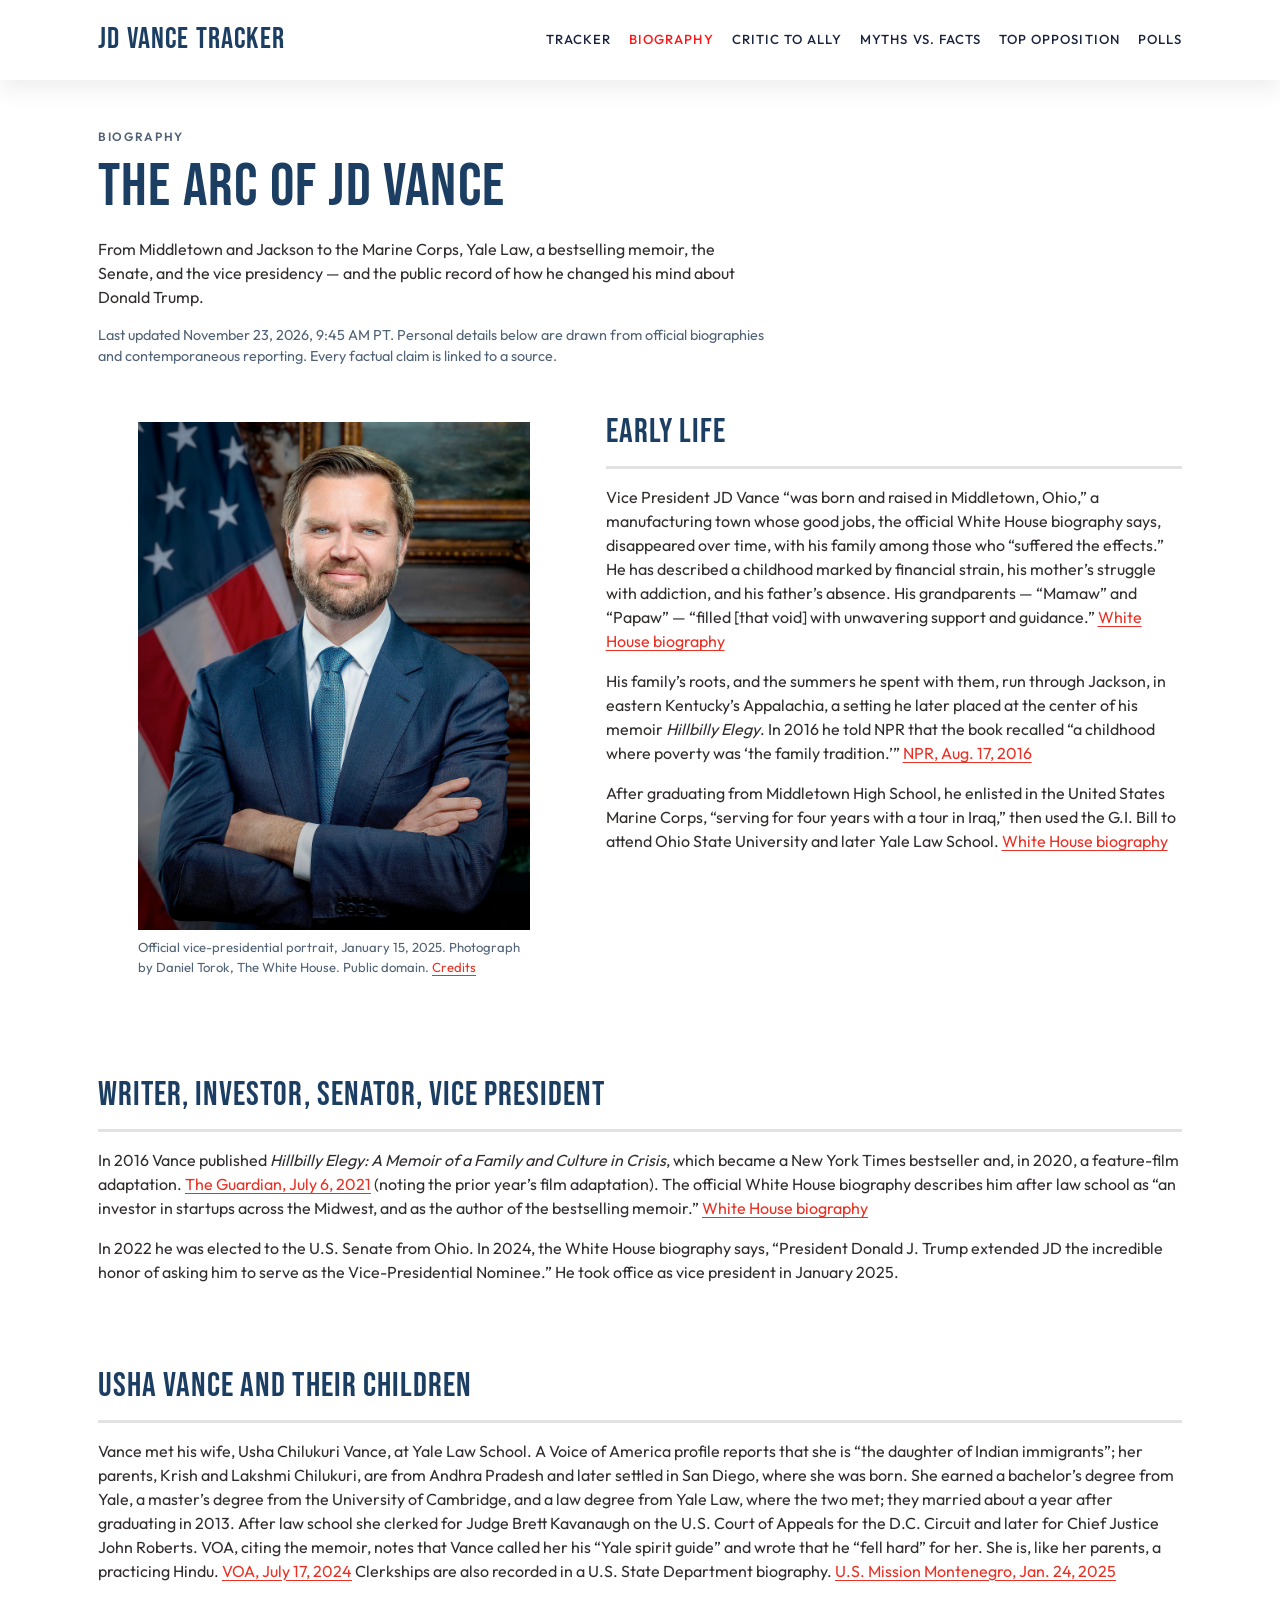
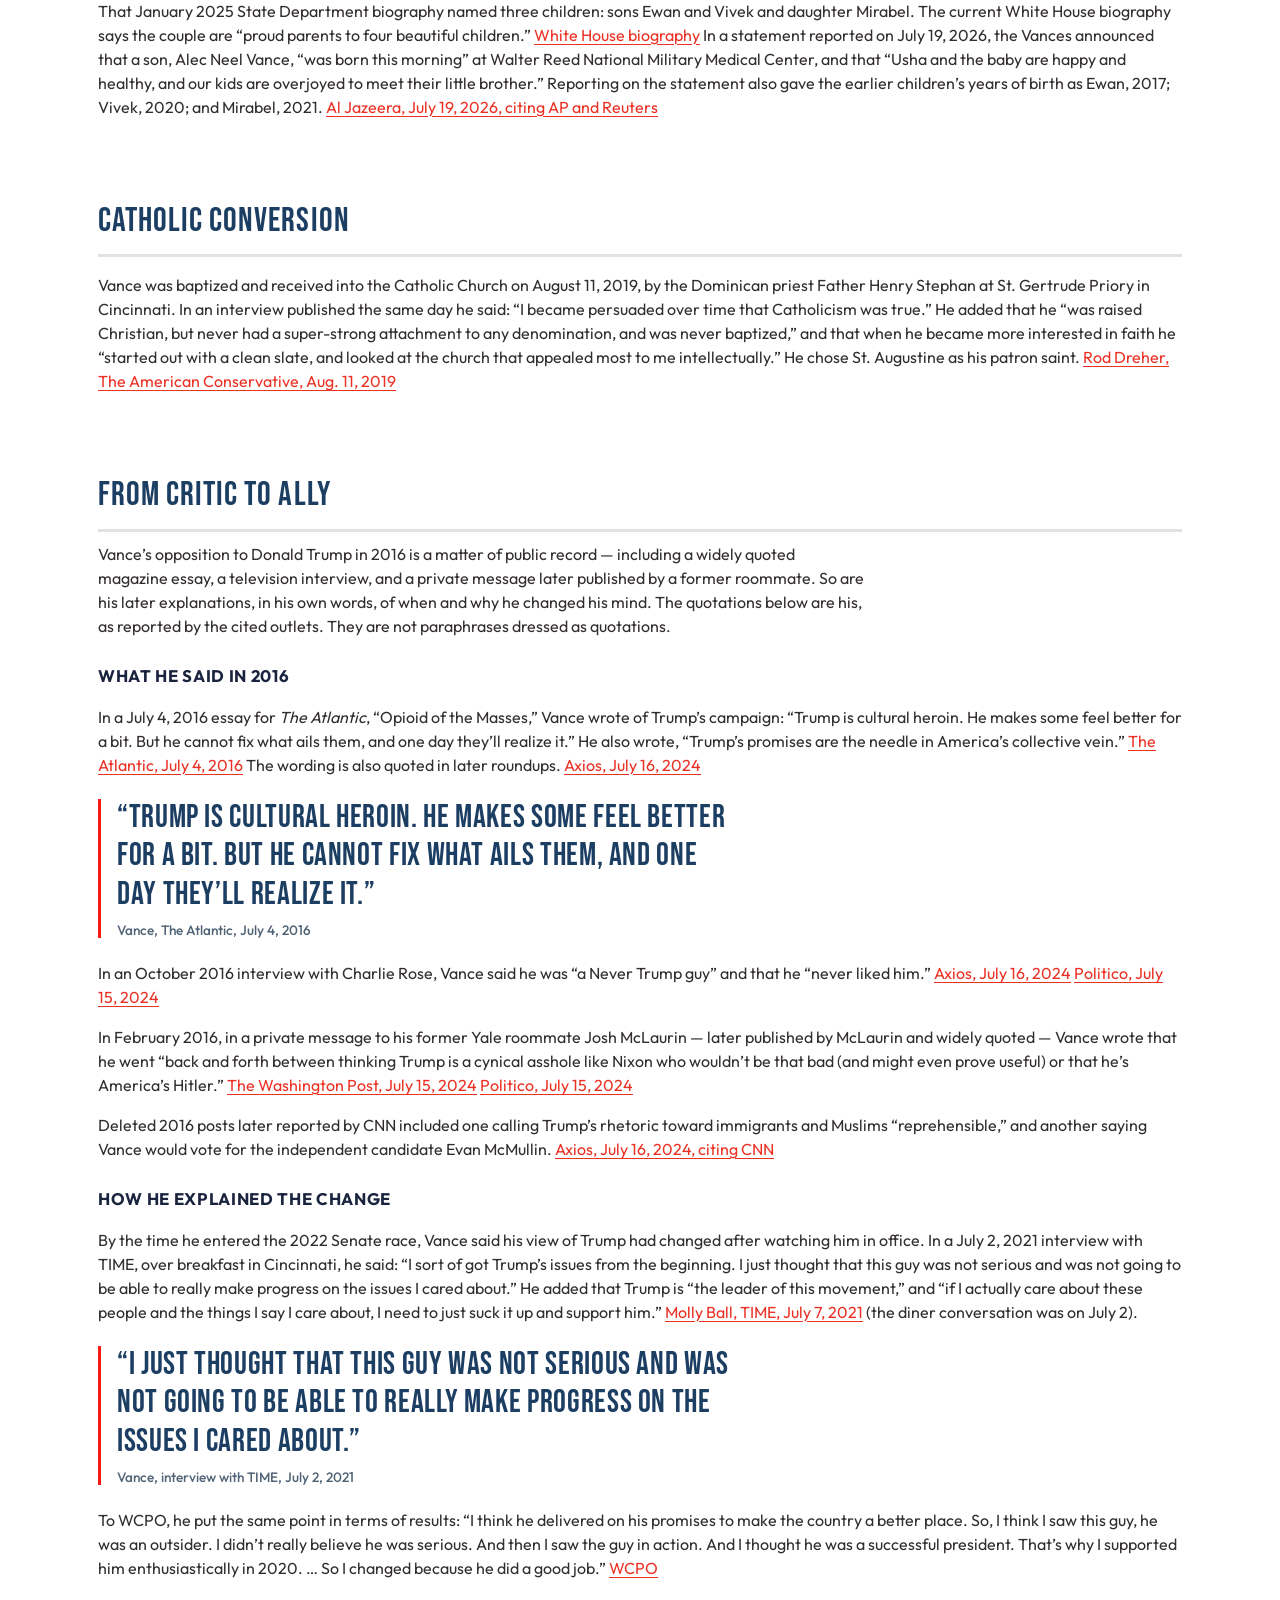
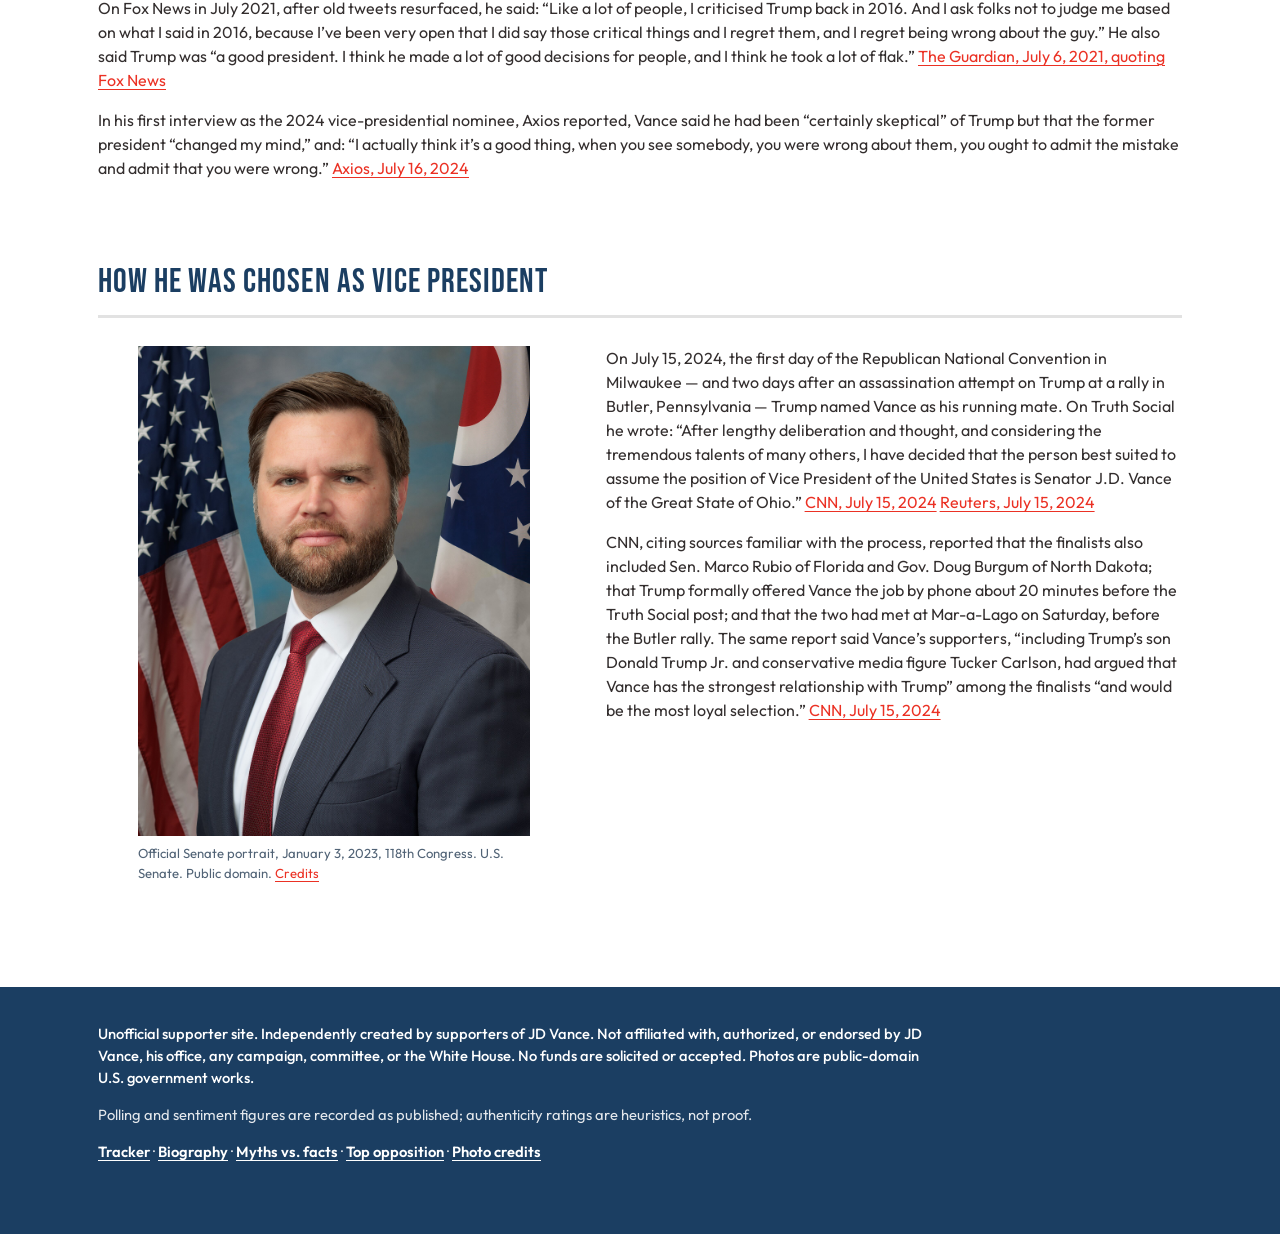
==== bio.html @ f8db8df2 "Update JD Vance Tracker site" ====
<!DOCTYPE html>
<html lang="en">
<head>
  <meta charset="utf-8">
  <meta name="viewport" content="width=device-width, initial-scale=1">
  <title>Biography — JD Vance Tracker</title>
  <meta name="description" content="A sourced biography of JD Vance: early life, Usha Vance and their children, his Catholic conversion, his 2016 criticism of Donald Trump and later explanations, and the 2024 vice-presidential selection.">
  <meta name="robots" content="index,follow">
  <link rel="preconnect" href="https://fonts.googleapis.com">
  <link rel="preconnect" href="https://fonts.gstatic.com" crossorigin>
  <link href="https://fonts.googleapis.com/css2?family=Bebas+Neue&family=Outfit:wght@400;500;600;700;800&display=swap" rel="stylesheet">
  <link rel="stylesheet" href="styles.css">
</head>
<body>

  <header class="site-top">
    <div class="wrap nav-row">
      <a class="wordmark" href="index.html">JD Vance Tracker</a>
      <nav class="site-nav" aria-label="Site"><a href="index.html">Tracker</a><a href="bio.html" aria-current="page">Biography</a><a href="bio.html#critic-to-ally">Critic to ally</a><a href="myths.html">Myths vs. facts</a><a href="opposition.html">Top opposition</a><a href="index.html#favorability">Polls</a></nav>
    </div>
  </header>

  <article class="wrap">
    <header class="page-hero">
      <p class="kicker">Biography</p>
      <h1>The arc of JD Vance</h1>
      <p>From Middletown and Jackson to the Marine Corps, Yale Law, a bestselling memoir, the Senate, and the vice presidency — and the public record of how he changed his mind about Donald Trump.</p>
      <p class="fine">Last updated November 23, 2026, 9:45 AM PT. Personal details below are drawn from official biographies and contemporaneous reporting. Every factual claim is linked to a source.</p>
    </header>

    <div class="split">
      <figure>
        <img src="images/vance-vp-portrait.jpg" alt="Official 2025 vice-presidential portrait of JD Vance, photographed by Daniel Torok" width="960" height="1244">
        <figcaption class="caption">Official vice-presidential portrait, January 15, 2025. Photograph by Daniel Torok, The White House. Public domain. <a href="images/CREDITS.md">Credits</a></figcaption>
      </figure>
      <div>
        <h2>Early life</h2>
        <p>Vice President JD Vance “was born and raised in Middletown, Ohio,” a manufacturing town whose good jobs, the official White House biography says, disappeared over time, with his family among those who “suffered the effects.” He has described a childhood marked by financial strain, his mother’s struggle with addiction, and his father’s absence. His grandparents — “Mamaw” and “Papaw” — “filled [that void] with unwavering support and guidance.” <a href="https://www.whitehouse.gov/administration/jd-vance/">White House biography</a></p>
        <p>His family’s roots, and the summers he spent with them, run through Jackson, in eastern Kentucky’s Appalachia, a setting he later placed at the center of his memoir <cite>Hillbilly Elegy</cite>. In 2016 he told NPR that the book recalled “a childhood where poverty was ‘the family tradition.’” <a href="https://www.npr.org/2016/08/17/490328484/hillbilly-elegy-recalls-a-childhood-where-poverty-was-the-family-tradition">NPR, Aug. 17, 2016</a></p>
        <p>After graduating from Middletown High School, he enlisted in the United States Marine Corps, “serving for four years with a tour in Iraq,” then used the G.I. Bill to attend Ohio State University and later Yale Law School. <a href="https://www.whitehouse.gov/administration/jd-vance/">White House biography</a></p>
      </div>
    </div>

    <section class="block" id="career">
      <h2>Writer, investor, senator, vice president</h2>
      <p>In 2016 Vance published <cite>Hillbilly Elegy: A Memoir of a Family and Culture in Crisis</cite>, which became a New York Times bestseller and, in 2020, a feature-film adaptation. <a href="https://www.theguardian.com/us-news/2021/jul/06/hillbilly-elegy-jd-vance-trump-republicans">The Guardian, July 6, 2021</a> (noting the prior year’s film adaptation). The official White House biography describes him after law school as “an investor in startups across the Midwest, and as the author of the bestselling memoir.” <a href="https://www.whitehouse.gov/administration/jd-vance/">White House biography</a></p>
      <p>In 2022 he was elected to the U.S. Senate from Ohio. In 2024, the White House biography says, “President Donald J. Trump extended JD the incredible honor of asking him to serve as the Vice-Presidential Nominee.” He took office as vice president in January 2025.</p>
    </section>

    <section class="block" id="family">
      <h2>Usha Vance and their children</h2>
      <p>Vance met his wife, Usha Chilukuri Vance, at Yale Law School. A Voice of America profile reports that she is “the daughter of Indian immigrants”; her parents, Krish and Lakshmi Chilukuri, are from Andhra Pradesh and later settled in San Diego, where she was born. She earned a bachelor’s degree from Yale, a master’s degree from the University of Cambridge, and a law degree from Yale Law, where the two met; they married about a year after graduating in 2013. After law school she clerked for Judge Brett Kavanaugh on the U.S. Court of Appeals for the D.C. Circuit and later for Chief Justice John Roberts. VOA, citing the memoir, notes that Vance called her his “Yale spirit guide” and wrote that he “fell hard” for her. She is, like her parents, a practicing Hindu. <a href="https://www.voanews.com/a/wife-of-trump-s-vp-pick-is-yale-law-graduate-daughter-of-indian-immigrants-/7702255.html">VOA, July 17, 2024</a> Clerkships are also recorded in a U.S. State Department biography. <a href="https://me.usembassy.gov/meet-second-lady-usha-vance/">U.S. Mission Montenegro, Jan. 24, 2025</a></p>
      <p>That January 2025 State Department biography named three children: sons Ewan and Vivek and daughter Mirabel. The current White House biography says the couple are “proud parents to four beautiful children.” <a href="https://www.whitehouse.gov/administration/jd-vance/">White House biography</a> In a statement reported on July 19, 2026, the Vances announced that a son, Alec Neel Vance, “was born this morning” at Walter Reed National Military Medical Center, and that “Usha and the baby are happy and healthy, and our kids are overjoyed to meet their little brother.” Reporting on the statement also gave the earlier children’s years of birth as Ewan, 2017; Vivek, 2020; and Mirabel, 2021. <a href="https://www.aljazeera.com/news/2026/7/19/us-vice-president-jd-vance-and-his-wife-announce-birth-of-fourth-child">Al Jazeera, July 19, 2026, citing AP and Reuters</a></p>
    </section>

    <section class="block" id="faith">
      <h2>Catholic conversion</h2>
      <p>Vance was baptized and received into the Catholic Church on August 11, 2019, by the Dominican priest Father Henry Stephan at St. Gertrude Priory in Cincinnati. In an interview published the same day he said: “I became persuaded over time that Catholicism was true.” He added that he “was raised Christian, but never had a super-strong attachment to any denomination, and was never baptized,” and that when he became more interested in faith he “started out with a clean slate, and looked at the church that appealed most to me intellectually.” He chose St. Augustine as his patron saint. <a href="https://www.theamericanconservative.com/j-d-vance-becomes-catholic/">Rod Dreher, The American Conservative, Aug. 11, 2019</a></p>
    </section>

    <section class="block" id="critic-to-ally">
      <h2>From critic to ally</h2>
      <p class="lede">Vance’s opposition to Donald Trump in 2016 is a matter of public record — including a widely quoted magazine essay, a television interview, and a private message later published by a former roommate. So are his later explanations, in his own words, of when and why he changed his mind. The quotations below are his, as reported by the cited outlets. They are not paraphrases dressed as quotations.</p>

      <h3>What he said in 2016</h3>
      <p>In a July 4, 2016 essay for <cite>The Atlantic</cite>, “Opioid of the Masses,” Vance wrote of Trump’s campaign: “Trump is cultural heroin. He makes some feel better for a bit. But he cannot fix what ails them, and one day they’ll realize it.” He also wrote, “Trump’s promises are the needle in America’s collective vein.” <a href="https://www.theatlantic.com/politics/archive/2016/07/opioid-of-the-masses/489911/">The Atlantic, July 4, 2016</a> The wording is also quoted in later roundups. <a href="https://www.axios.com/2024/07/16/jd-vance-trump-statements">Axios, July 16, 2024</a></p>
      <blockquote class="pull">“Trump is cultural heroin. He makes some feel better for a bit. But he cannot fix what ails them, and one day they’ll realize it.”
        <cite>Vance, The Atlantic, July 4, 2016</cite>
      </blockquote>
      <p>In an October 2016 interview with Charlie Rose, Vance said he was “a Never Trump guy” and that he “never liked him.” <a href="https://www.axios.com/2024/07/16/jd-vance-trump-statements">Axios, July 16, 2024</a> <a href="https://www.politico.com/news/magazine/2024/07/15/jd-vance-55-things-trump-vp-00167882">Politico, July 15, 2024</a></p>
      <p>In February 2016, in a private message to his former Yale roommate Josh McLaurin — later published by McLaurin and widely quoted — Vance wrote that he went “back and forth between thinking Trump is a cynical asshole like Nixon who wouldn’t be that bad (and might even prove useful) or that he’s America’s Hitler.” <a href="https://www.washingtonpost.com/elections/2024/07/15/jd-vance-trump-criticism/">The Washington Post, July 15, 2024</a> <a href="https://www.politico.com/news/magazine/2024/07/15/jd-vance-55-things-trump-vp-00167882">Politico, July 15, 2024</a></p>
      <p>Deleted 2016 posts later reported by CNN included one calling Trump’s rhetoric toward immigrants and Muslims “reprehensible,” and another saying Vance would vote for the independent candidate Evan McMullin. <a href="https://www.axios.com/2024/07/16/jd-vance-trump-statements">Axios, July 16, 2024, citing CNN</a></p>

      <h3>How he explained the change</h3>
      <p>By the time he entered the 2022 Senate race, Vance said his view of Trump had changed after watching him in office. In a July 2, 2021 interview with TIME, over breakfast in Cincinnati, he said: “I sort of got Trump’s issues from the beginning. I just thought that this guy was not serious and was not going to be able to really make progress on the issues I cared about.” He added that Trump is “the leader of this movement,” and “if I actually care about these people and the things I say I care about, I need to just suck it up and support him.” <a href="https://time.com/6078483/j-d-vance-interview-trump/">Molly Ball, TIME, July 7, 2021</a> (the diner conversation was on July 2).</p>
      <blockquote class="pull">“I just thought that this guy was not serious and was not going to be able to really make progress on the issues I cared about.”
        <cite>Vance, interview with TIME, July 2, 2021</cite>
      </blockquote>
      <p>To WCPO, he put the same point in terms of results: “I think he delivered on his promises to make the country a better place. So, I think I saw this guy, he was an outsider. I didn’t really believe he was serious. And then I saw the guy in action. And I thought he was a successful president. That’s why I supported him enthusiastically in 2020. … So I changed because he did a good job.” <a href="https://www.wcpo.com/news/government/local-politics/hillbilly-elegy-author-j-d-vance-tells-tanya-orourke-why-he-decided-to-run-for-senate">WCPO</a></p>
      <p>On Fox News in July 2021, after old tweets resurfaced, he said: “Like a lot of people, I criticised Trump back in 2016. And I ask folks not to judge me based on what I said in 2016, because I’ve been very open that I did say those critical things and I regret them, and I regret being wrong about the guy.” He also said Trump was “a good president. I think he made a lot of good decisions for people, and I think he took a lot of flak.” <a href="https://www.theguardian.com/us-news/2021/jul/06/hillbilly-elegy-jd-vance-trump-republicans">The Guardian, July 6, 2021, quoting Fox News</a></p>
      <p>In his first interview as the 2024 vice-presidential nominee, Axios reported, Vance said he had been “certainly skeptical” of Trump but that the former president “changed my mind,” and: “I actually think it’s a good thing, when you see somebody, you were wrong about them, you ought to admit the mistake and admit that you were wrong.” <a href="https://www.axios.com/2024/07/16/jd-vance-trump-statements">Axios, July 16, 2024</a></p>
    </section>

    <section class="block" id="vp-selection">
      <h2>How he was chosen as vice president</h2>
      <div class="split">
        <figure>
          <img src="images/vance-senate-portrait.jpg" alt="Official U.S. Senate portrait of JD Vance, 118th Congress, 2023" width="960" height="1200">
          <figcaption class="caption">Official Senate portrait, January 3, 2023, 118th Congress. U.S. Senate. Public domain. <a href="images/CREDITS.md">Credits</a></figcaption>
        </figure>
        <div>
          <p>On July 15, 2024, the first day of the Republican National Convention in Milwaukee — and two days after an assassination attempt on Trump at a rally in Butler, Pennsylvania — Trump named Vance as his running mate. On Truth Social he wrote: “After lengthy deliberation and thought, and considering the tremendous talents of many others, I have decided that the person best suited to assume the position of Vice President of the United States is Senator J.D. Vance of the Great State of Ohio.” <a href="https://www.cnn.com/2024/07/15/politics/trump-vp-pick-jd-vance">CNN, July 15, 2024</a> <a href="https://www.reuters.com/world/us/trump-picks-onetime-critic-jd-vance-now-fierce-defender-his-running-mate-2024-07-15/">Reuters, July 15, 2024</a></p>
          <p>CNN, citing sources familiar with the process, reported that the finalists also included Sen. Marco Rubio of Florida and Gov. Doug Burgum of North Dakota; that Trump formally offered Vance the job by phone about 20 minutes before the Truth Social post; and that the two had met at Mar-a-Lago on Saturday, before the Butler rally. The same report said Vance’s supporters, “including Trump’s son Donald Trump Jr. and conservative media figure Tucker Carlson, had argued that Vance has the strongest relationship with Trump” among the finalists “and would be the most loyal selection.” <a href="https://www.cnn.com/2024/07/15/politics/trump-vp-pick-jd-vance">CNN, July 15, 2024</a></p>
        </div>
      </div>
    </section>
  </article>


  <footer class="site">
    <div class="wrap">
      <p class="disclaimer">Unofficial supporter site. Independently created by supporters of JD Vance. Not affiliated with, authorized, or endorsed by JD Vance, his office, any campaign, committee, or the White House. No funds are solicited or accepted. Photos are public-domain U.S. government works.</p>
      <p>Polling and sentiment figures are recorded as published; authenticity ratings are heuristics, not proof.</p>
      <p><a href="index.html">Tracker</a> · <a href="bio.html">Biography</a> · <a href="myths.html">Myths vs. facts</a> · <a href="opposition.html">Top opposition</a> · <a href="images/CREDITS.md">Photo credits</a></p>
    </div>
  </footer>
</body>
</html>
---- styles.css ----
:root {
  /* Palette taken from JD Vance's previous official sites. Do not invent brand marks. */
  --bg: #ffffff;
  --ink: #332E2E;          /* jdvance.com 2022 child theme, body/paragraph color */
  --muted: #516376;        /* vance.senate.gov 2024 Elementor kit accent */
  --rule: #DBDBDB;         /* jdvance.com 2022 child theme gray */
  --soft: #F5F5F5;
  --accent: #1B3E62;       /* jdvance.com 2022 headings, footer, blue buttons */
  --accent-2: #1B243F;     /* vance.senate.gov 2024 kit secondary / text navy */
  --red: #FF1616;          /* jdvance.com 2022 CTA / button red */
  --red-2: #EB3124;        /* vance.senate.gov 2024 kit primary red */
  --slate: #3A4860;        /* vance.senate.gov 2024 kit extra slate */
  --charcoal: #4C4D4F;     /* jdvance.com 2022 charcoal */
  --crit: #EB3124;
  --supp: #1B3E62;
  --orig: #516376;
  --mixed: #3A4860;
  --max: 1140px;           /* vance.senate.gov 2024 kit container; campaign used 1150px */
  --font-display: "Bebas Neue", "Helvetica Neue", Helvetica, Arial, sans-serif;
  --font-body: "Outfit", "Helvetica Neue", Helvetica, Arial, sans-serif;
}
* { box-sizing: border-box; }
html { scroll-behavior: smooth; }
body {
  margin: 0;
  background: var(--bg);
  color: var(--ink);
  font-family: var(--font-body);
  font-size: 16px;
  font-weight: 400;
  line-height: 1.5;
}
a { color: var(--red-2); text-decoration-thickness: 1px; text-underline-offset: 3px; }
a:hover { color: var(--accent-2); text-decoration-thickness: 2px; }
.wrap { max-width: var(--max); margin: 0 auto; padding: 0 28px; }

.site-top {
  position: sticky;
  top: 0;
  z-index: 20;
  background: #fff;
  box-shadow: 0 10px 20px rgba(100, 100, 100, 0.1);
}
.nav-row {
  display: flex;
  align-items: center;
  justify-content: space-between;
  gap: 16px;
  min-height: 80px;
}
.wordmark {
  font-family: var(--font-display);
  font-size: 1.85rem;
  font-weight: 400;
  color: var(--accent);
  text-decoration: none;
  letter-spacing: 0.04em;
  line-height: 1;
}
.wordmark:hover { text-decoration: none; color: var(--red); }
.site-nav { display: flex; flex-wrap: wrap; gap: 4px 18px; }
.site-nav a { white-space: nowrap; }
.site-nav a {
  color: var(--accent-2);
  text-decoration: none;
  font-weight: 500;
  font-size: 0.82rem;
  letter-spacing: 0.08em;
  text-transform: uppercase;
}
.site-nav a:hover, .site-nav a[aria-current="page"] {
  color: var(--red);
  text-decoration: none;
}

.hero {
  display: grid;
  grid-template-columns: 1.05fr 0.95fr;
  min-height: min(78vh, 760px);
  background: var(--accent-2);
  color: #fff;
  overflow: hidden;
}
.hero-copy {
  padding: 72px 40px 64px 28px;
  max-width: 34rem;
  margin-left: auto;
  animation: fade-up 0.85s ease both;
}
.hero-copy .kicker {
  font-size: 12px;
  letter-spacing: 0.16em;
  text-transform: uppercase;
  font-weight: 600;
  color: rgba(255,255,255,0.72);
  margin: 0 0 16px;
  font-family: var(--font-body);
}
.hero h1 {
  font-family: var(--font-display);
  font-weight: 400;
  font-size: clamp(3.2rem, 8vw, 5.8rem);
  line-height: 0.95;
  letter-spacing: 0.02em;
  margin: 0 0 20px;
  color: #fff;
  overflow: visible;
  padding-left: 0.04em;
}
.hero .dek { font-size: 1.1rem; max-width: 36rem; color: rgba(255,255,255,0.9); margin: 0 0 18px; }
.hero .updated { color: rgba(255,255,255,0.66); font-size: 0.95rem; margin: 0 0 24px; }
.hero-actions { display: flex; flex-wrap: wrap; gap: 10px; }
.btn {
  display: inline-block;
  padding: 10px 20px;
  border-radius: 0;
  font-family: var(--font-display);
  font-weight: 400;
  text-decoration: none;
  font-size: 1.15rem;
  letter-spacing: 0.06em;
  border: 1px solid #fff;
  color: #fff;
  background: transparent;
  transition: background 0.2s ease, color 0.2s ease, border-color 0.2s ease;
}
.btn:hover { background: #fff; color: var(--accent); text-decoration: none; }
.btn.solid { background: var(--red); color: #fff; border-color: var(--red); }
.btn.solid:hover { background: #fff; color: var(--red); border-color: var(--red); }
.hero-photo {
  position: relative;
  animation: fade-up 1s 0.12s ease both;
}
.hero-photo img {
  width: 100%;
  height: 100%;
  object-fit: cover;
  object-position: 50% 18%;
  display: block;
}
.hero-photo .cap {
  position: absolute;
  left: 16px;
  bottom: 14px;
  font-size: 11px;
  color: rgba(255,255,255,0.8);
  text-shadow: 0 1px 8px rgba(0,0,0,0.4);
}

.hero-disclaimer {
  background: var(--soft);
  border-bottom: 1px solid var(--rule);
  padding: 14px 0;
  font-size: 0.9rem;
  color: var(--ink);
}
.hero-disclaimer p { margin: 0; max-width: 54rem; }

.kicker {
  font-size: 12px;
  letter-spacing: 0.14em;
  text-transform: uppercase;
  color: var(--muted);
  font-weight: 600;
  margin: 0 0 8px;
  font-family: var(--font-body);
}
h1 {
  font-family: var(--font-display);
  font-weight: 400;
  font-size: clamp(2.4rem, 6vw, 3.8rem);
  line-height: 1.1;
  margin: 0 0 10px;
  color: var(--accent);
  letter-spacing: 0.02em;
}
h2 {
  font-family: var(--font-display);
  font-size: 2.15rem;
  font-weight: 400;
  color: var(--accent);
  margin: 0 0 10px;
  padding-bottom: 8px;
  border-bottom: 3px solid rgba(112, 112, 112, 0.2);
  letter-spacing: 0.03em;
}
h3 {
  font-family: var(--font-body);
  font-size: 1.05rem;
  font-weight: 700;
  text-transform: uppercase;
  letter-spacing: 0.04em;
  margin: 1.6rem 0 0.5rem;
  color: var(--accent-2);
}
h1 cite, h2 cite, h3 cite, .hero h1 cite, .myth-card-top h2 cite, .page-hero h1 cite, .page-hero h2 cite {
  font-style: normal;
  font-family: inherit;
  font-weight: inherit;
  letter-spacing: inherit;
}
.lede { margin: 0 0 18px; color: var(--ink); max-width: 48rem; }
.note, .fine { font-size: 0.9rem; color: var(--muted); }

.metrics {
  display: grid;
  grid-template-columns: repeat(4, 1fr);
  gap: 14px;
  margin: 32px 0 8px;
}
.metric {
  border: 1px solid var(--rule);
  border-top: 3px solid var(--accent);
  padding: 16px 16px 18px;
  background: var(--bg);
}
.metric .val {
  font-family: var(--font-display);
  font-size: 2rem;
  font-weight: 400;
  color: var(--accent);
  line-height: 1.12;
  letter-spacing: 0.02em;
}
.metric .lbl {
  font-size: 11px;
  letter-spacing: 0.08em;
  text-transform: uppercase;
  color: var(--muted);
  font-weight: 600;
  margin-top: 6px;
}
.metric .det { font-size: 0.85rem; color: var(--charcoal); margin-top: 4px; }

section.block { padding: 48px 0 12px; }
.page-hero { padding: 48px 0 12px; }
.page-hero p { max-width: 42rem; }

table { width: 100%; border-collapse: collapse; font-size: 0.95rem; margin: 8px 0 16px; }
th {
  text-align: left; font-size: 11px; letter-spacing: 0.08em; text-transform: uppercase;
  color: var(--muted); font-weight: 600; border-bottom: 2px solid var(--accent);
  padding: 8px 10px 8px 0; white-space: nowrap;
}
td { border-bottom: 1px solid var(--rule); padding: 9px 10px 9px 0; vertical-align: top; }
td.num, th.num { text-align: right; padding-right: 0; }
tr.avg { background: var(--soft); font-weight: 600; }
.scroll { overflow-x: auto; -webkit-overflow-scrolling: touch; }

.bars { margin: 8px 0 18px; }
.bar-row { display: grid; grid-template-columns: 92px 1fr 64px; gap: 10px; align-items: center; margin: 8px 0; }
.bar-name { font-weight: 600; }
.track { background: var(--soft); height: 16px; border-radius: 0; overflow: hidden; }
.fill { height: 100%; background: var(--accent); transform-origin: left; animation: grow 0.9s ease both; }
.fill.crit { background: var(--crit); }
.fill.supp { background: var(--supp); }
.bar-pct { font-variant-numeric: tabular-nums; font-weight: 600; text-align: right; }
.cmp { display: grid; grid-template-columns: 1fr 1fr; gap: 24px; margin: 8px 0 18px; }
.stack { display: flex; height: 18px; background: var(--soft); overflow: hidden; border-radius: 0; }
.seg.fav, .seg.unfav {
  color: #fff; font-size: 11px; font-weight: 600;
  display: flex; align-items: center; justify-content: center;
}
.seg.fav { background: var(--accent); }
.seg.unfav { background: var(--crit); }
.chart-row { display: grid; grid-template-columns: 150px 1fr; gap: 12px; margin: 12px 0; align-items: start; }
.chart-line { display: grid; grid-template-columns: 10px 1fr 64px; gap: 8px; align-items: center; margin: 4px 0; }
.swatch { width: 10px; height: 10px; border-radius: 0; display: inline-block; }
.swatch.crit { background: var(--crit); }
.swatch.supp { background: var(--supp); }
.legend { display: flex; flex-wrap: wrap; gap: 16px; font-size: 0.9rem; margin: 0 0 10px; color: var(--muted); }
.legend span { display: inline-flex; align-items: center; gap: 6px; }
.two { display: grid; grid-template-columns: 1.15fr 0.85fr; gap: 32px; align-items: start; }

.filters { display: flex; flex-wrap: wrap; gap: 8px; margin: 0 0 16px; }
.filter {
  border: 1px solid var(--rule); background: #fff; color: var(--ink);
  font: inherit; font-size: 0.82rem; font-weight: 600;
  letter-spacing: 0.06em; text-transform: uppercase;
  padding: 8px 14px; border-radius: 0; cursor: pointer;
  transition: background 0.15s ease, color 0.15s ease, border-color 0.15s ease;
}
.filter[aria-pressed="true"], .filter.active {
  background: var(--accent); border-color: var(--accent); color: #fff;
}
.cards { display: flex; flex-direction: column; gap: 12px; }
.card {
  border: 1px solid var(--rule);
  border-left: 3px solid var(--rule);
  padding: 16px 18px 18px;
  background: #fff;
  transition: box-shadow 0.2s ease, transform 0.2s ease;
}
.card:hover { box-shadow: 0 8px 24px rgba(27, 62, 98, 0.1); }
.card.critical { border-left-color: var(--crit); }
.card.supportive { border-left-color: var(--supp); }
.card.originating { border-left-color: var(--orig); }
.card.mixed { border-left-color: var(--mixed); }
.card-meta { display: flex; flex-wrap: wrap; gap: 6px 14px; font-size: 0.86rem; color: var(--muted); margin: 0 0 6px; }
.badge { display: inline-block; font-size: 11px; font-weight: 700; letter-spacing: 0.06em; text-transform: uppercase; }
.badge.critical { color: var(--crit); }
.badge.supportive { color: var(--supp); }
.badge.originating { color: var(--orig); }
.badge.mixed { color: var(--mixed); }
.card h3 { margin: 0 0 6px; font-size: 1.05rem; font-weight: 700; font-family: var(--font-body); text-transform: none; letter-spacing: 0; }
.card h3 a { color: var(--ink); text-decoration: none; }
.card h3 a:hover { color: var(--accent); text-decoration: underline; }
.handle { font-weight: 500; color: var(--muted); }
.summary { margin: 0 0 8px; }
.eng { font-size: 0.88rem; color: var(--ink); }
.auth { font-size: 0.86rem; color: var(--muted); }
.empty { display: none; padding: 24px; color: var(--muted); text-align: center; }

.pull {
  font-family: var(--font-display);
  font-size: 2rem;
  line-height: 1.2;
  letter-spacing: 0.02em;
  color: var(--accent);
  margin: 1.4rem 0;
  padding: 0 0 0 1rem;
  border-left: 3px solid var(--red);
  max-width: 40rem;
}
.pull cite { display: block; margin-top: 8px; font-size: 0.85rem; font-style: normal; font-family: var(--font-body); color: var(--muted); letter-spacing: 0; font-weight: 500; text-transform: none; }
.split {
  display: grid;
  grid-template-columns: 0.9fr 1.1fr;
  gap: 36px;
  align-items: start;
  margin: 12px 0 28px;
}
.split img { width: 100%; height: auto; display: block; border-radius: 0; }
.caption { font-size: 0.82rem; color: var(--muted); margin: 8px 0 0; }
.timeline { border-left: 2px solid var(--rule); margin: 8px 0 24px 6px; padding: 0 0 0 22px; }
.tl { position: relative; margin: 0 0 22px; }
.tl::before {
  content: "";
  position: absolute;
  left: -29px; top: 8px;
  width: 9px; height: 9px;
  background: var(--accent);
  border-radius: 0;
}
.tl .when { font-size: 0.8rem; letter-spacing: 0.08em; text-transform: uppercase; color: var(--muted); font-weight: 700; margin: 0 0 4px; }
.myth-card {
  border: 1px solid var(--rule);
  margin: 0 0 28px;
  background: #fff;
  overflow: hidden;
  box-shadow: 0 8px 24px rgba(27, 62, 98, 0.06);
}
.myth-card-top {
  padding: 22px 28px 16px;
  border-bottom: 1px solid var(--rule);
  background: #fff;
}
.myth-card-top .kicker {
  margin: 0 0 6px;
  font-size: 12px;
  letter-spacing: 0.14em;
  text-transform: uppercase;
  font-weight: 700;
  color: var(--muted);
}
.myth-card-top h2 {
  margin: 0;
  font-family: var(--font-display);
  font-size: 2rem;
  font-weight: 400;
  letter-spacing: 0.03em;
  line-height: 1.15;
  max-width: 40rem;
  border-bottom: none;
  padding-bottom: 0;
}
.myth-grid {
  display: grid;
  grid-template-columns: 1fr 1fr;
}
.myth-col { padding: 24px 28px 28px; }
.myth-col h3 {
  margin: 0 0 12px;
  font-size: 12px;
  font-weight: 700;
  letter-spacing: 0.12em;
  text-transform: uppercase;
}
.myth-col.said {
  background: #fbf6f4;
  border-right: 1px solid var(--rule);
}
.myth-col.said h3 { color: var(--red); }
.myth-col.true {
  background: #f4f6f9;
}
.myth-col.true h3 { color: var(--accent); }
.myth-col p, .myth-col li { margin: 0 0 0.75rem; }
.myth-col p:last-child, .myth-col ul:last-child { margin-bottom: 0; }
.myth-col blockquote {
  margin: 0 0 14px;
  padding: 0 0 0 14px;
  border-left: 3px solid var(--red);
  font-family: var(--font-body);
  font-size: 1.05rem;
  font-weight: 500;
  line-height: 1.45;
  color: var(--ink);
}
.myth-col .who {
  font-size: 0.9rem;
  color: var(--muted);
  margin: 0;
}
.myth-col ul { padding-left: 1.15rem; margin: 0 0 0.75rem; }
.myth-col .verdict {
  font-family: var(--font-body);
  font-weight: 800;
  font-size: 1.15rem;
  line-height: 1.35;
  margin: 0 0 12px;
  color: var(--accent);
  text-transform: none;
  letter-spacing: 0;
}
.page-hero .verdict {
  font-family: var(--font-body);
  font-weight: 800;
  font-size: 1.3rem;
  line-height: 1.35;
  color: var(--accent);
  max-width: 42rem;
  margin: 0 0 14px;
  text-transform: none;
  letter-spacing: 0;
}
.btn-more {
  display: inline-block;
  margin-top: 6px;
  padding: 9px 18px;
  border-radius: 0;
  font-family: var(--font-display);
  font-weight: 400;
  font-size: 1.1rem;
  letter-spacing: 0.06em;
  text-decoration: none;
  background: var(--red);
  color: #fff;
  border: 1px solid var(--red);
}
.btn-more:hover {
  background: #fff;
  color: var(--red);
  text-decoration: none;
}
.crumb {
  margin: 0 0 10px !important;
  font-size: 0.95rem;
}
.crumb a {
  font-weight: 650;
  text-decoration: none;
  color: var(--accent);
}
.crumb a:hover { color: var(--red); text-decoration: underline; }
.myth-foot {
  padding: 14px 28px 18px;
  border-top: 1px solid var(--rule);
  background: #fff;
}
.sources { font-size: 0.88rem; color: var(--muted); margin: 0; }
.sources a { font-weight: 600; }

footer.site {
  margin-top: 48px;
  padding: 36px 0 56px;
  background: var(--accent);
  color: rgba(255,255,255,0.88);
  font-size: 0.92rem;
  border-top: none;
}
footer.site p { max-width: 52rem; }
footer.site a { color: #fff; font-weight: 600; }
footer.site a:hover { color: #fff; }
footer.site .disclaimer {
  font-weight: 500;
  color: #fff;
  margin: 0 0 14px;
}

.card.right { border-left-color: var(--accent); }
.card.left { border-left-color: var(--slate); }
.card.institutional { border-left-color: var(--orig); }
.card.unspecified { border-left-color: var(--muted); }
.badge.right { color: var(--accent); }
.badge.left { color: var(--slate); }
.badge.institutional { color: var(--orig); }
.badge.unspecified { color: var(--muted); }
.opp-head { display: flex; gap: 16px; align-items: flex-start; }
.opp-rank {
  font-family: var(--font-display);
  font-weight: 400;
  font-size: 1.7rem;
  line-height: 1;
  color: var(--accent);
  min-width: 2rem;
  padding-top: 4px;
  font-variant-numeric: tabular-nums;
}
.followers { font-variant-numeric: tabular-nums; }
.critiques { margin: 0.35rem 0 0.6rem; padding-left: 1.15rem; }
.critiques li { margin: 0 0 0.35rem; }
.opp-links { font-size: 0.88rem; margin: 0 0 8px; }

@keyframes fade-up {
  from { opacity: 0; transform: translateY(18px); }
  to { opacity: 1; transform: none; }
}
@keyframes grow {
  from { transform: scaleX(0); }
  to { transform: scaleX(1); }
}
@media (prefers-reduced-motion: reduce) {
  *, *::before, *::after { animation: none !important; transition: none !important; }
  html { scroll-behavior: auto; }
}
@media (max-width: 860px) {
  .hero, .metrics, .cmp, .two, .chart-row, .bar-row, .split, .myth-grid { grid-template-columns: 1fr; }
  .hero { min-height: 0; }
  .hero-copy { padding: 36px 0 32px; max-width: none; }
  .hero-photo { min-height: 52vw; max-height: 420px; }
  .bar-row { grid-template-columns: 1fr auto; }
  .bar-name { grid-column: 1 / -1; }
  .nav-row { flex-direction: column; align-items: flex-start; padding: 12px 0; min-height: 0; gap: 8px; }
  .wordmark { font-size: 1.55rem; }
  .myth-col.said { border-right: none; border-bottom: 1px solid var(--rule); }
  .myth-card-top, .myth-col, .myth-foot { padding-left: 20px; padding-right: 20px; }
  .myth-card-top h2 { font-size: 1.55rem; }
}
@media (max-width: 600px) {
  .metrics { grid-template-columns: 1fr 1fr; }
  body { font-size: 16px; }
  .wrap { padding: 0 16px; }
  .pull { font-size: 1.5rem; }
  .opp-head { gap: 10px; }
  .opp-rank { font-size: 1.3rem; min-width: 1.6rem; }
}
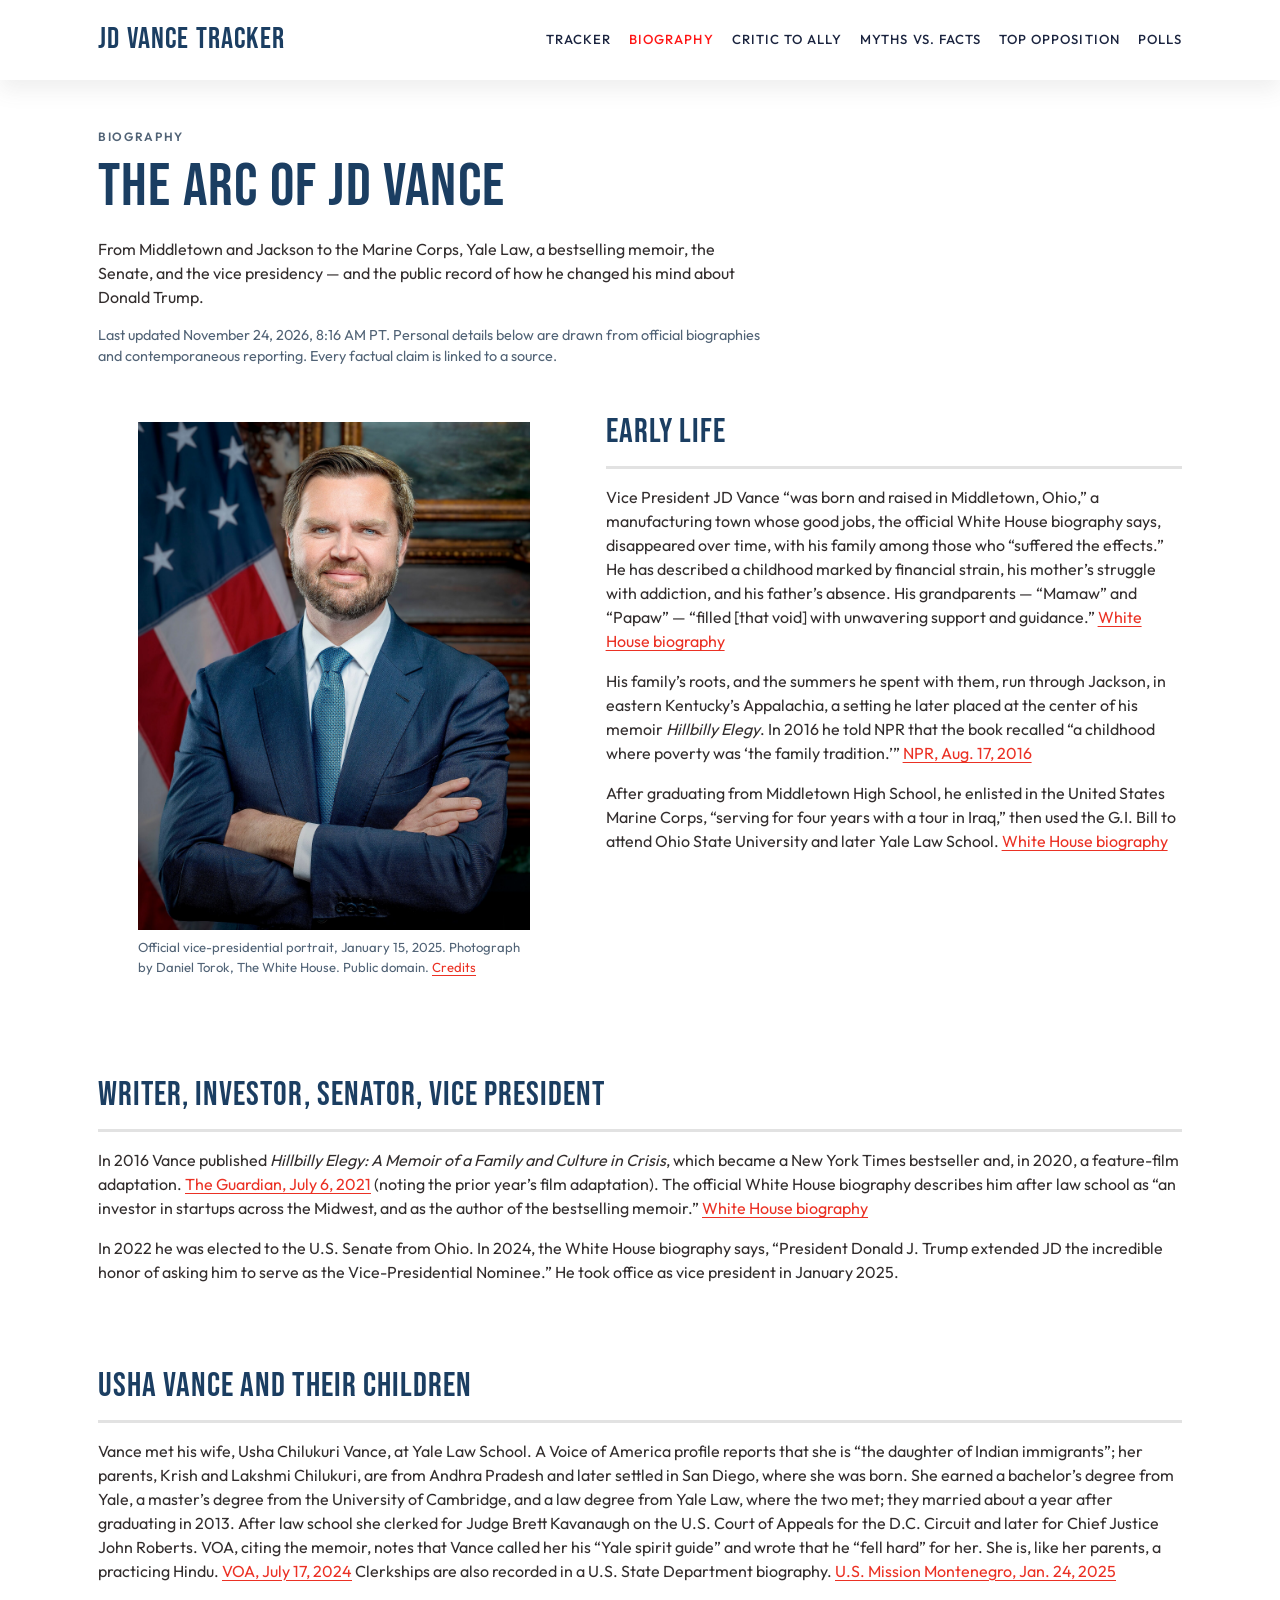
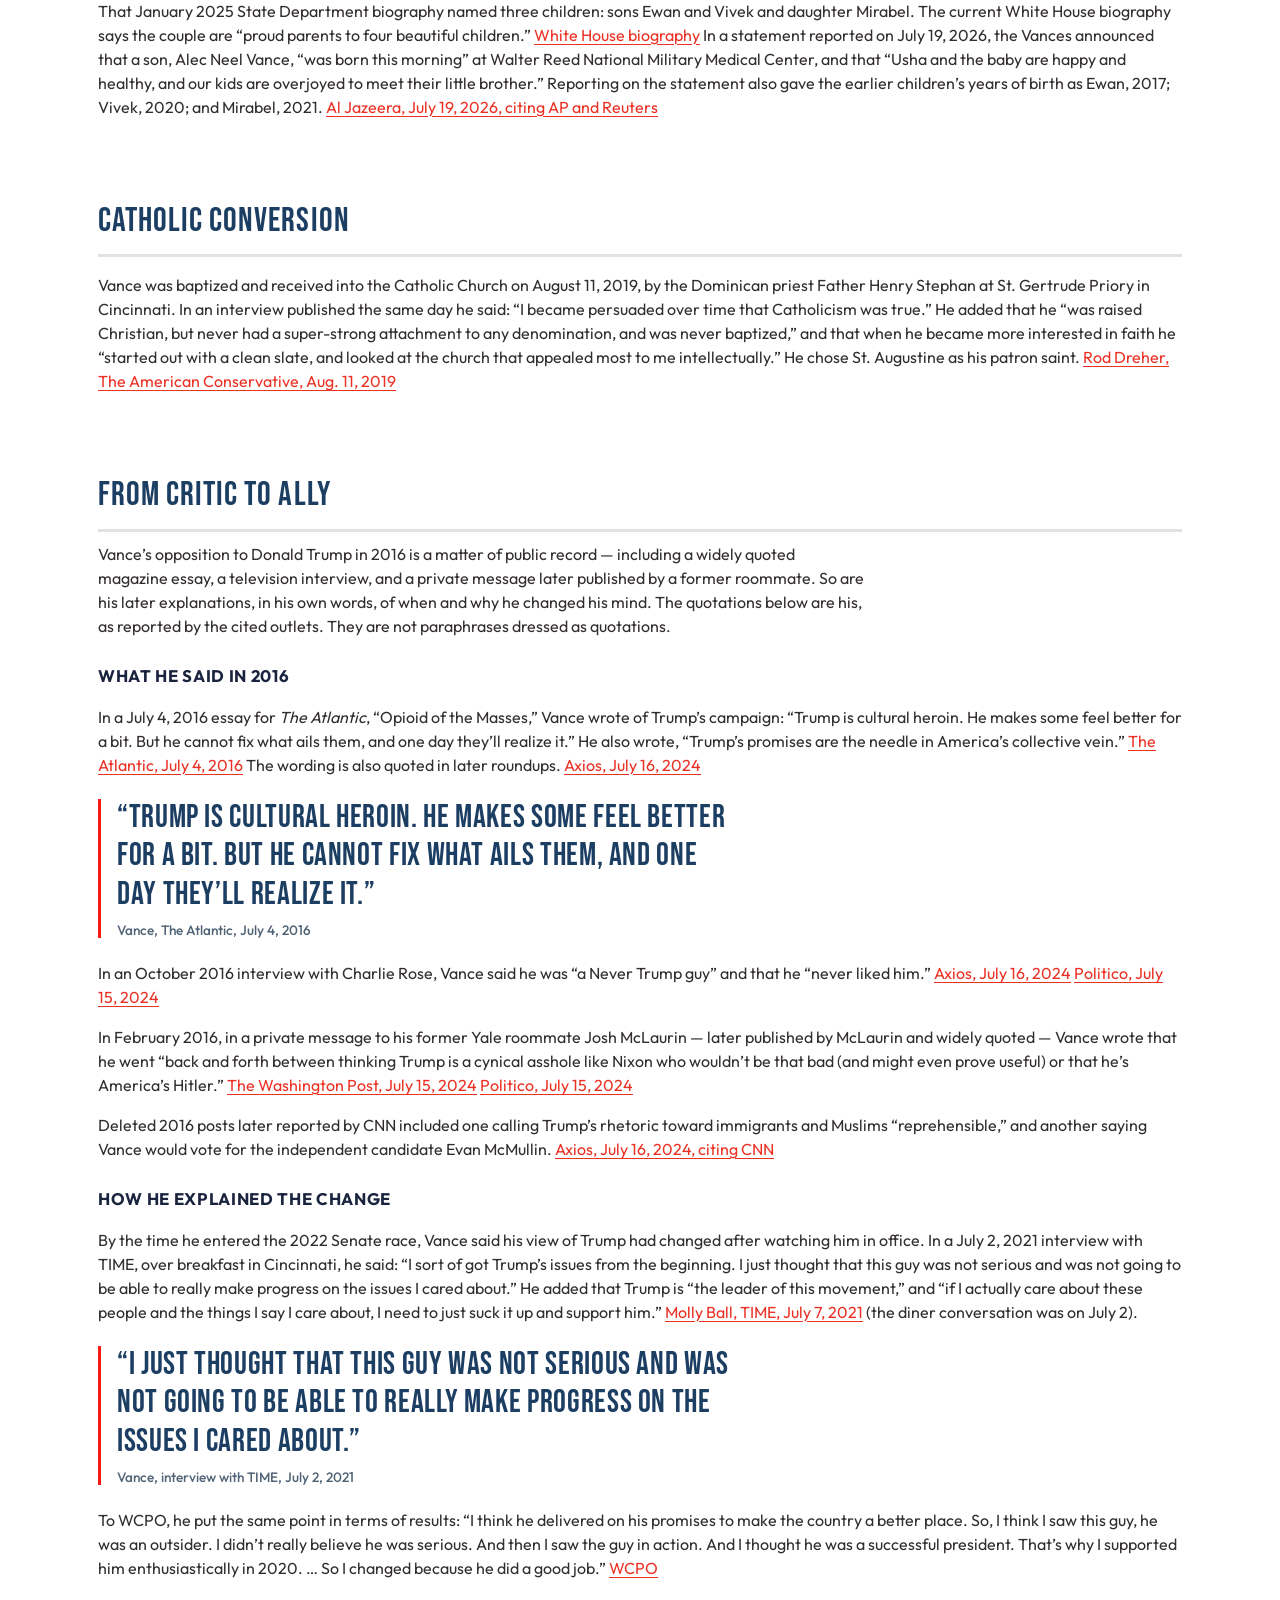
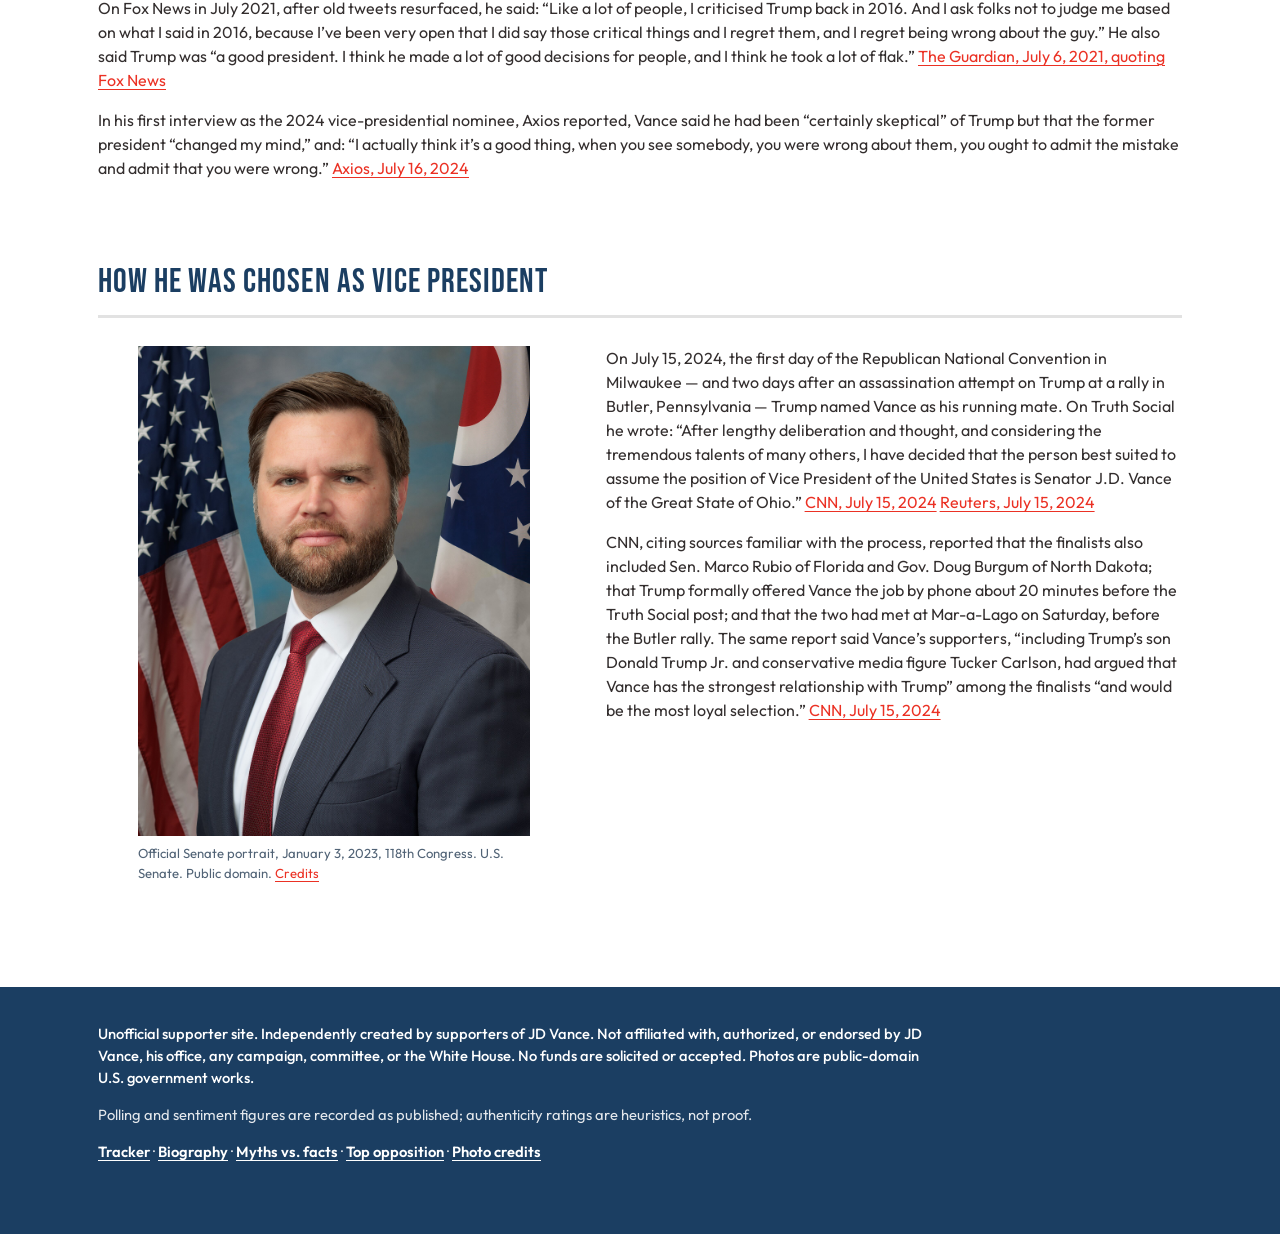
==== commit 258d9947: "Update JD Vance Tracker site" ====
--- a/bio.html
+++ b/bio.html
@@ -25,7 +25,7 @@
       <p class="kicker">Biography</p>
       <h1>The arc of JD Vance</h1>
       <p>From Middletown and Jackson to the Marine Corps, Yale Law, a bestselling memoir, the Senate, and the vice presidency — and the public record of how he changed his mind about Donald Trump.</p>
-      <p class="fine">Last updated November 23, 2026, 9:45 AM PT. Personal details below are drawn from official biographies and contemporaneous reporting. Every factual claim is linked to a source.</p>
+      <p class="fine">Last updated November 24, 2026, 8:16 AM PT. Personal details below are drawn from official biographies and contemporaneous reporting. Every factual claim is linked to a source.</p>
     </header>
 
     <div class="split">
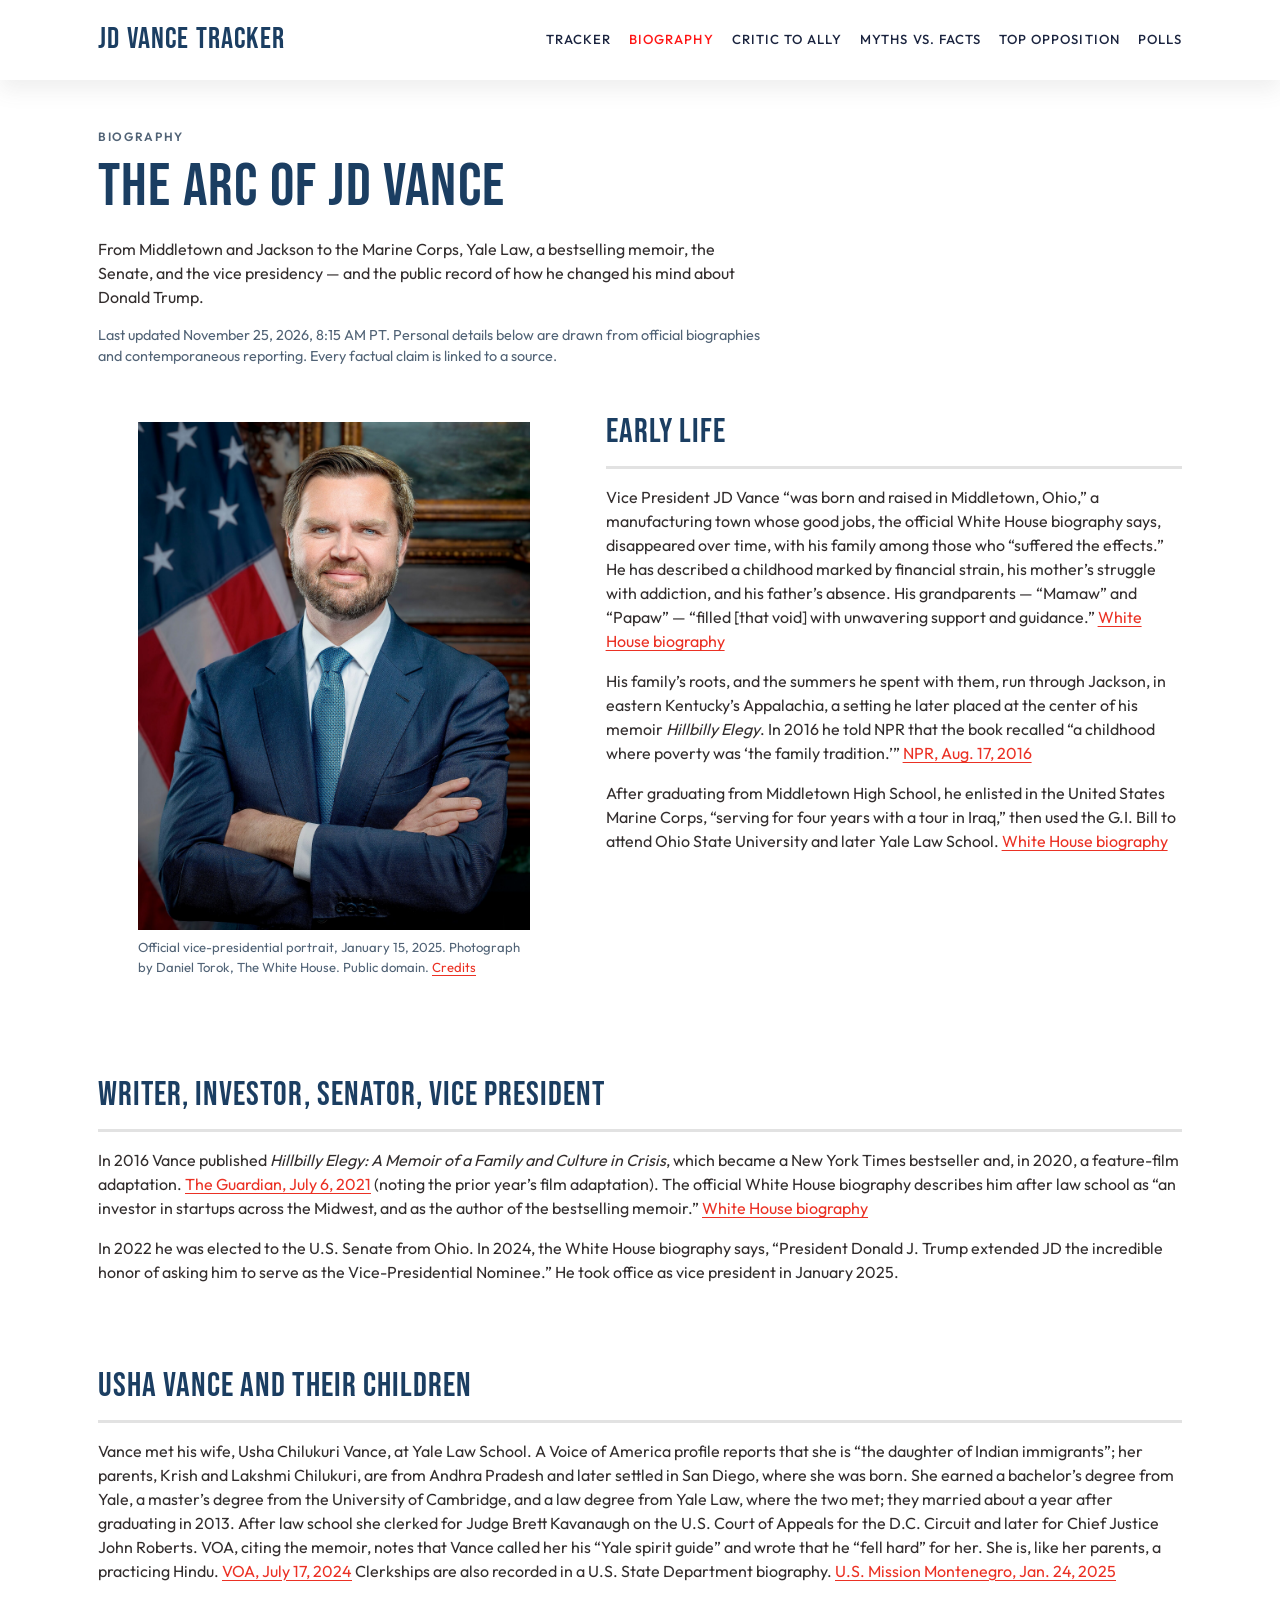
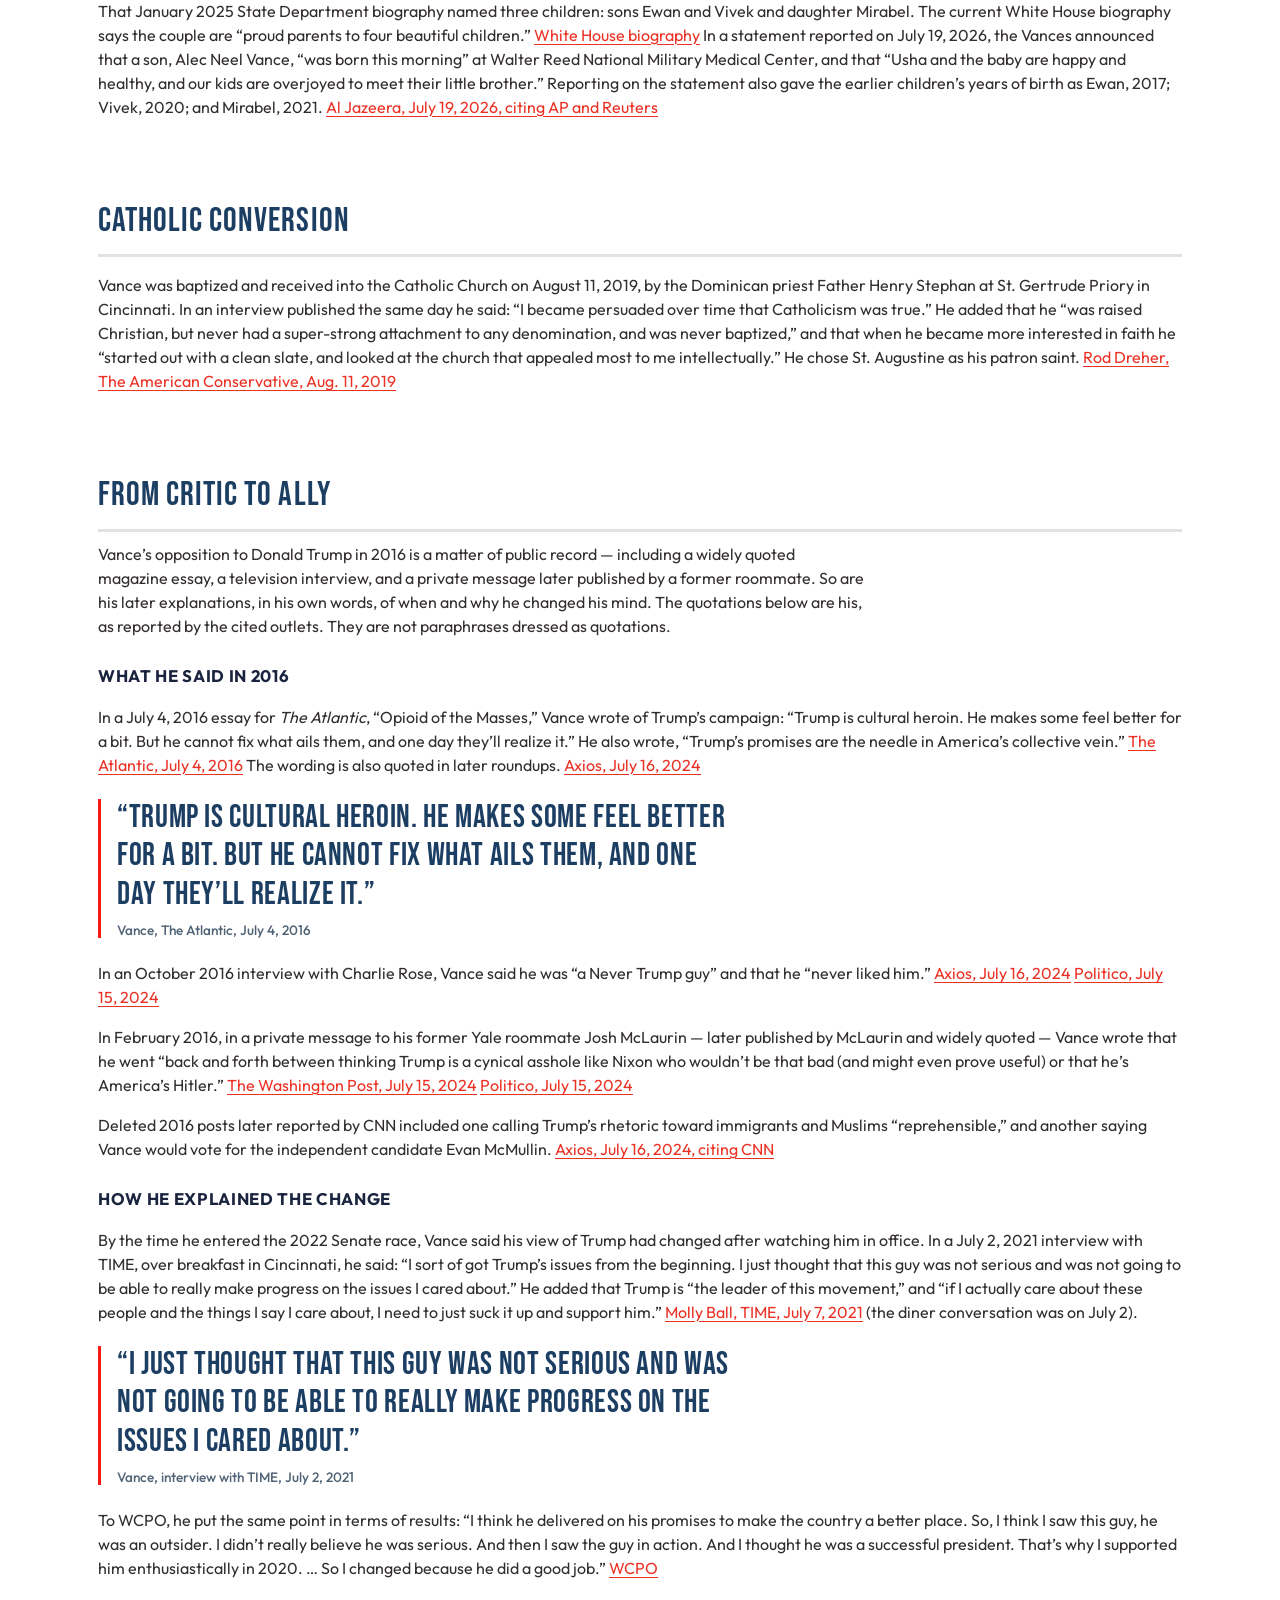
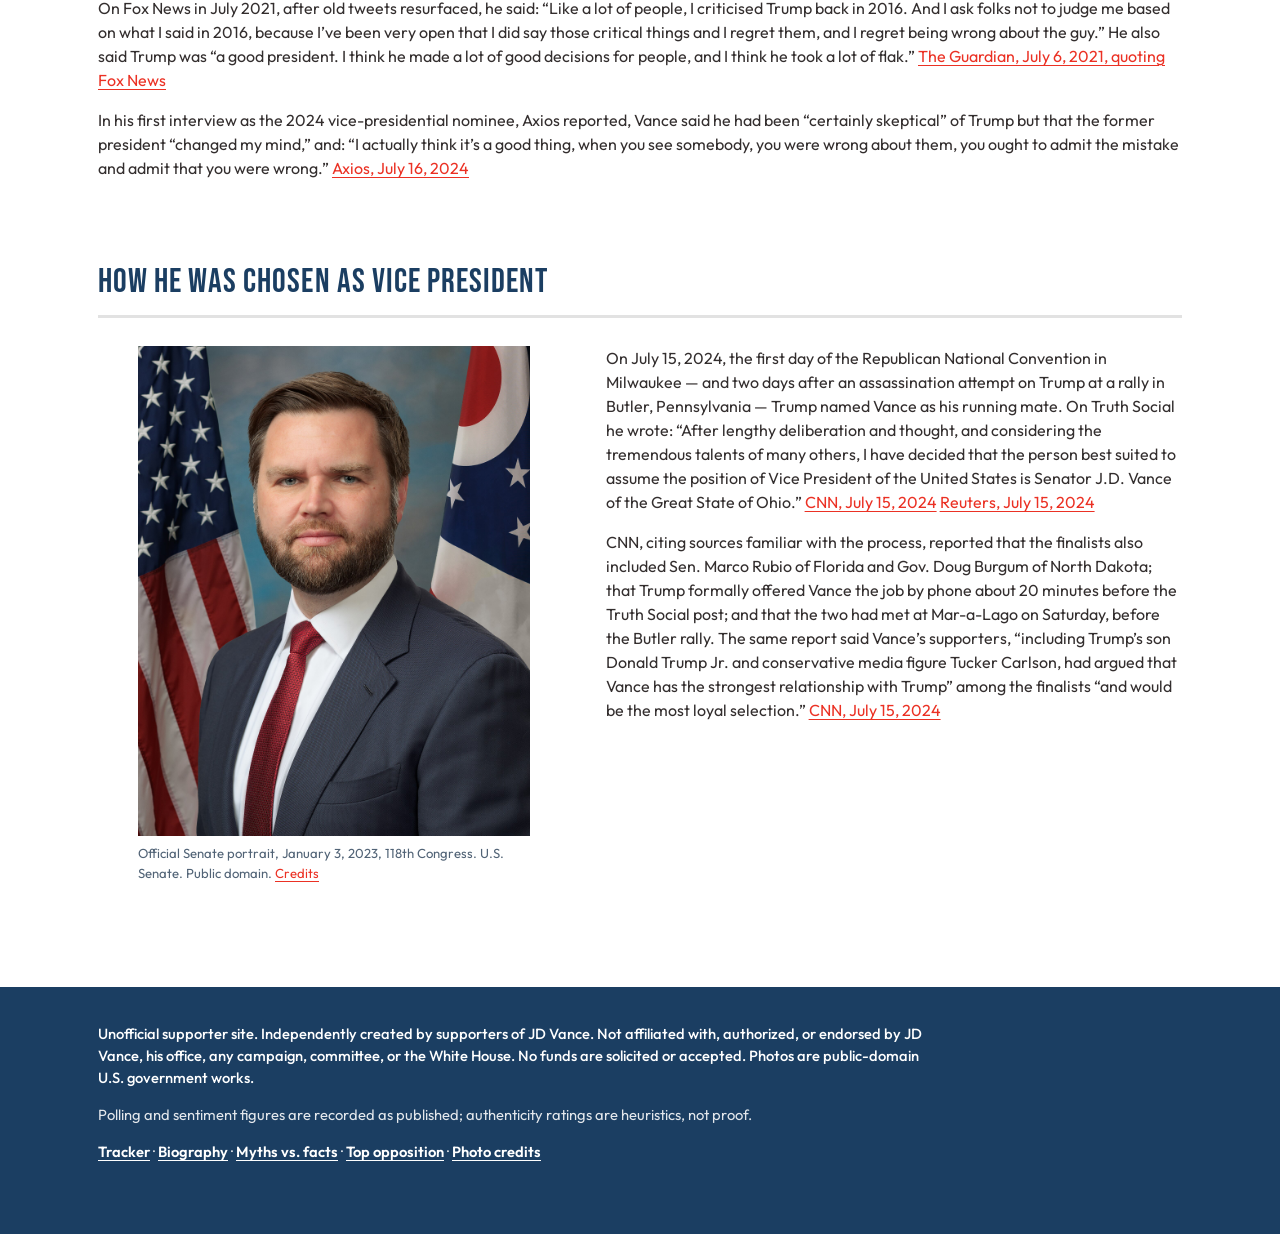
==== commit 2089862c: "Update JD Vance Tracker site" ====
--- a/bio.html
+++ b/bio.html
@@ -25,7 +25,7 @@
       <p class="kicker">Biography</p>
       <h1>The arc of JD Vance</h1>
       <p>From Middletown and Jackson to the Marine Corps, Yale Law, a bestselling memoir, the Senate, and the vice presidency — and the public record of how he changed his mind about Donald Trump.</p>
-      <p class="fine">Last updated November 24, 2026, 8:16 AM PT. Personal details below are drawn from official biographies and contemporaneous reporting. Every factual claim is linked to a source.</p>
+      <p class="fine">Last updated November 25, 2026, 8:15 AM PT. Personal details below are drawn from official biographies and contemporaneous reporting. Every factual claim is linked to a source.</p>
     </header>
 
     <div class="split">
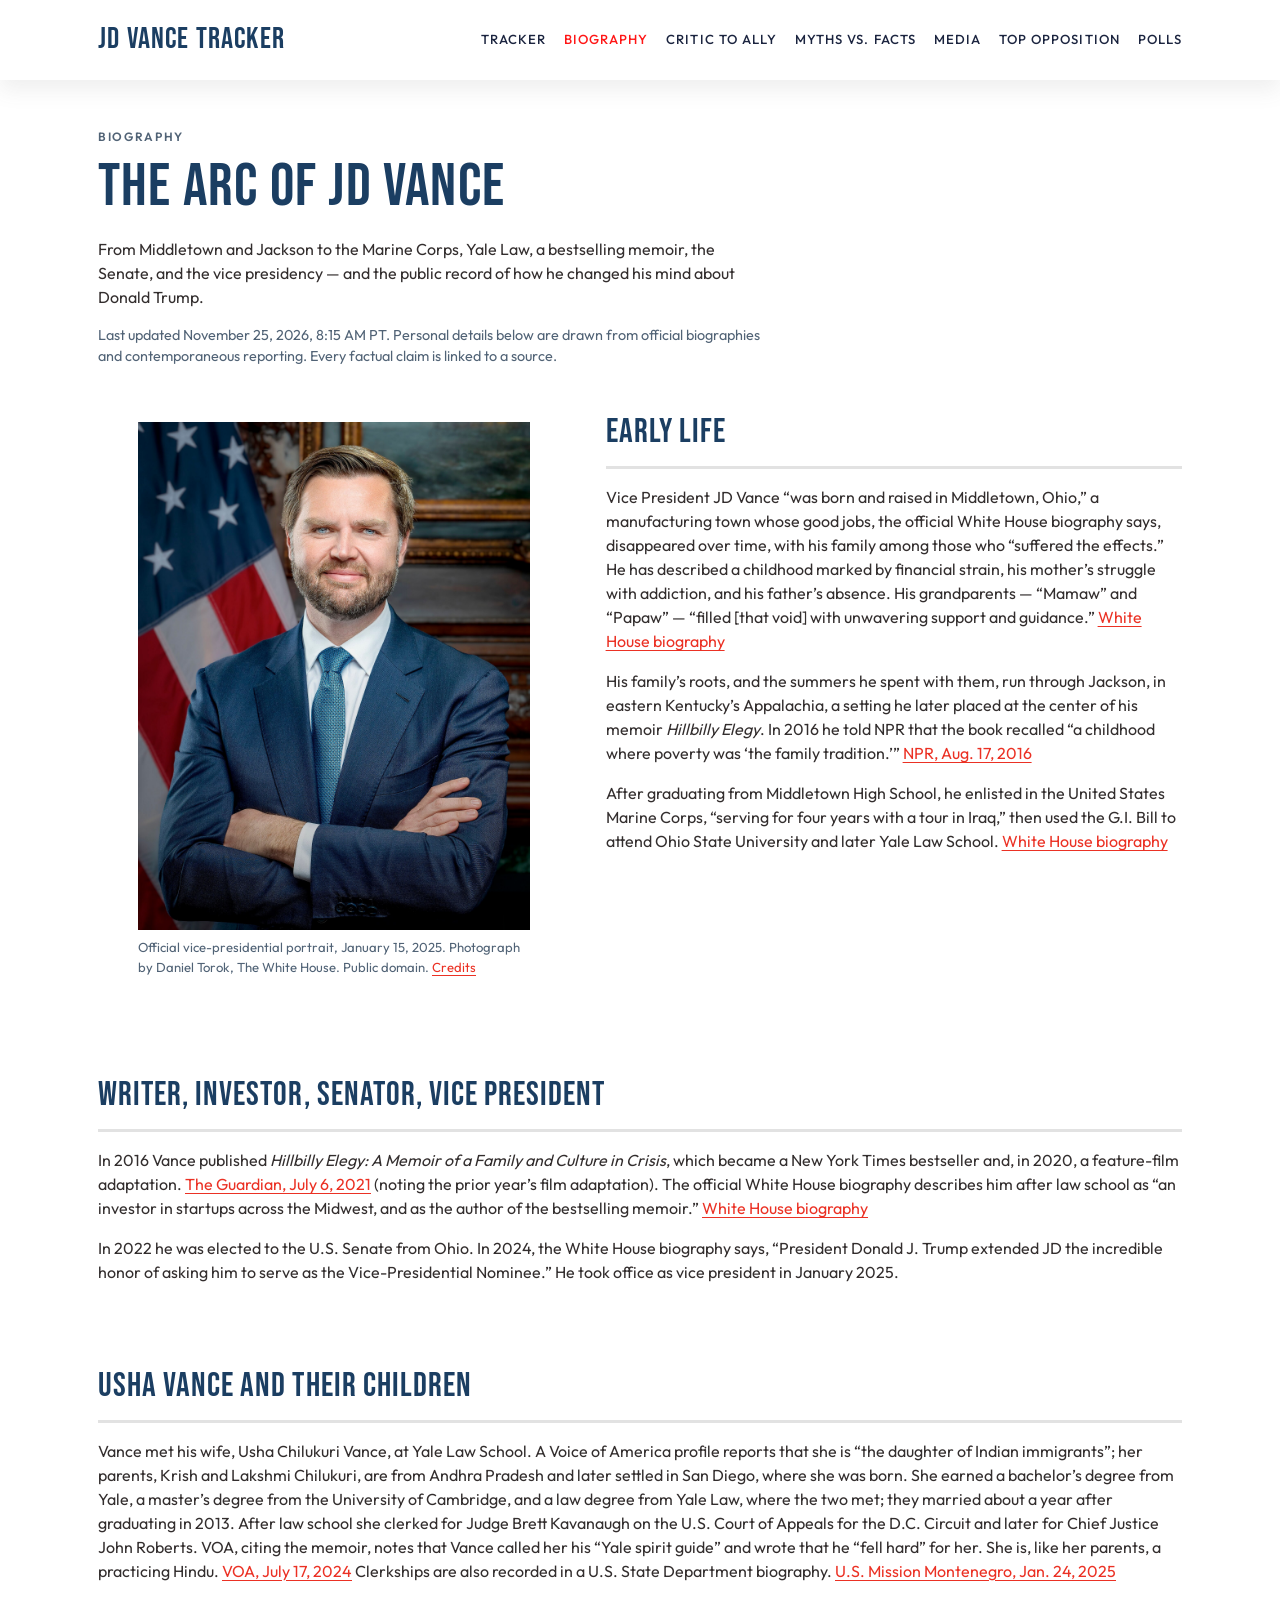
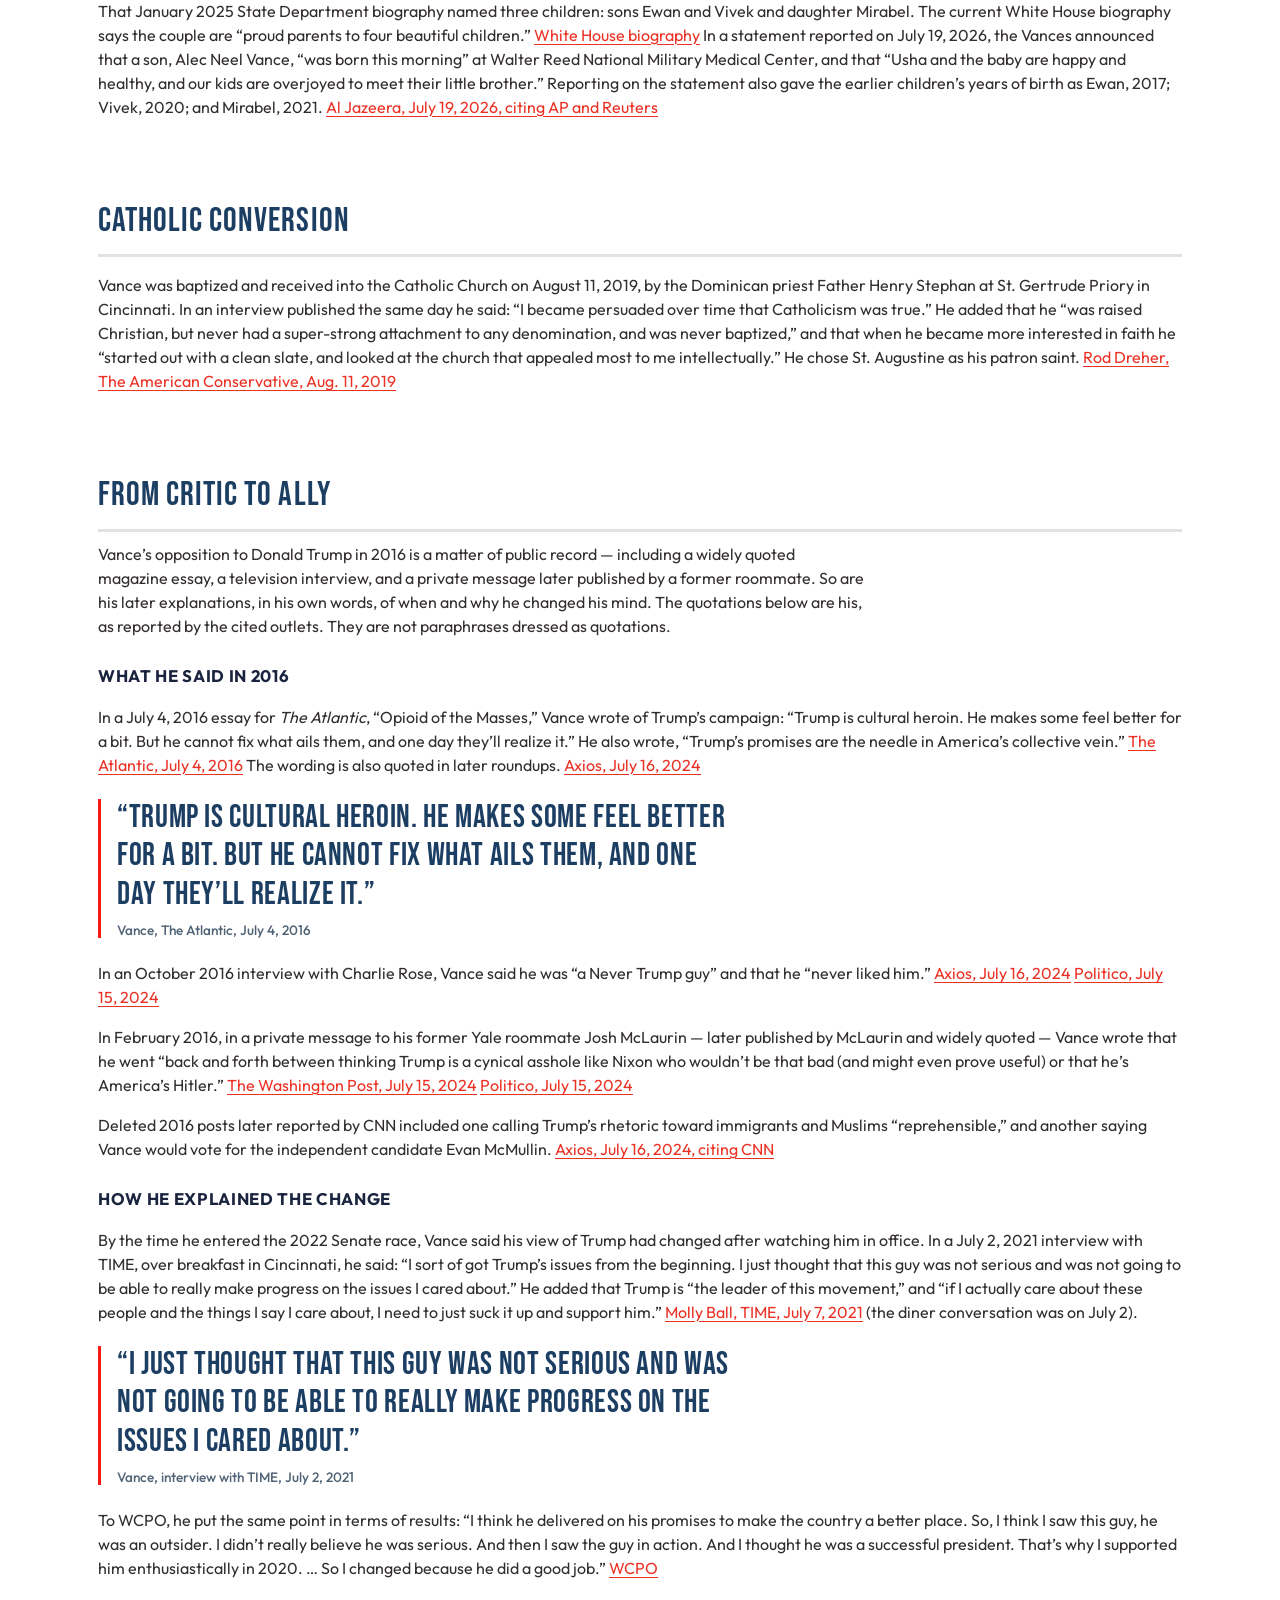
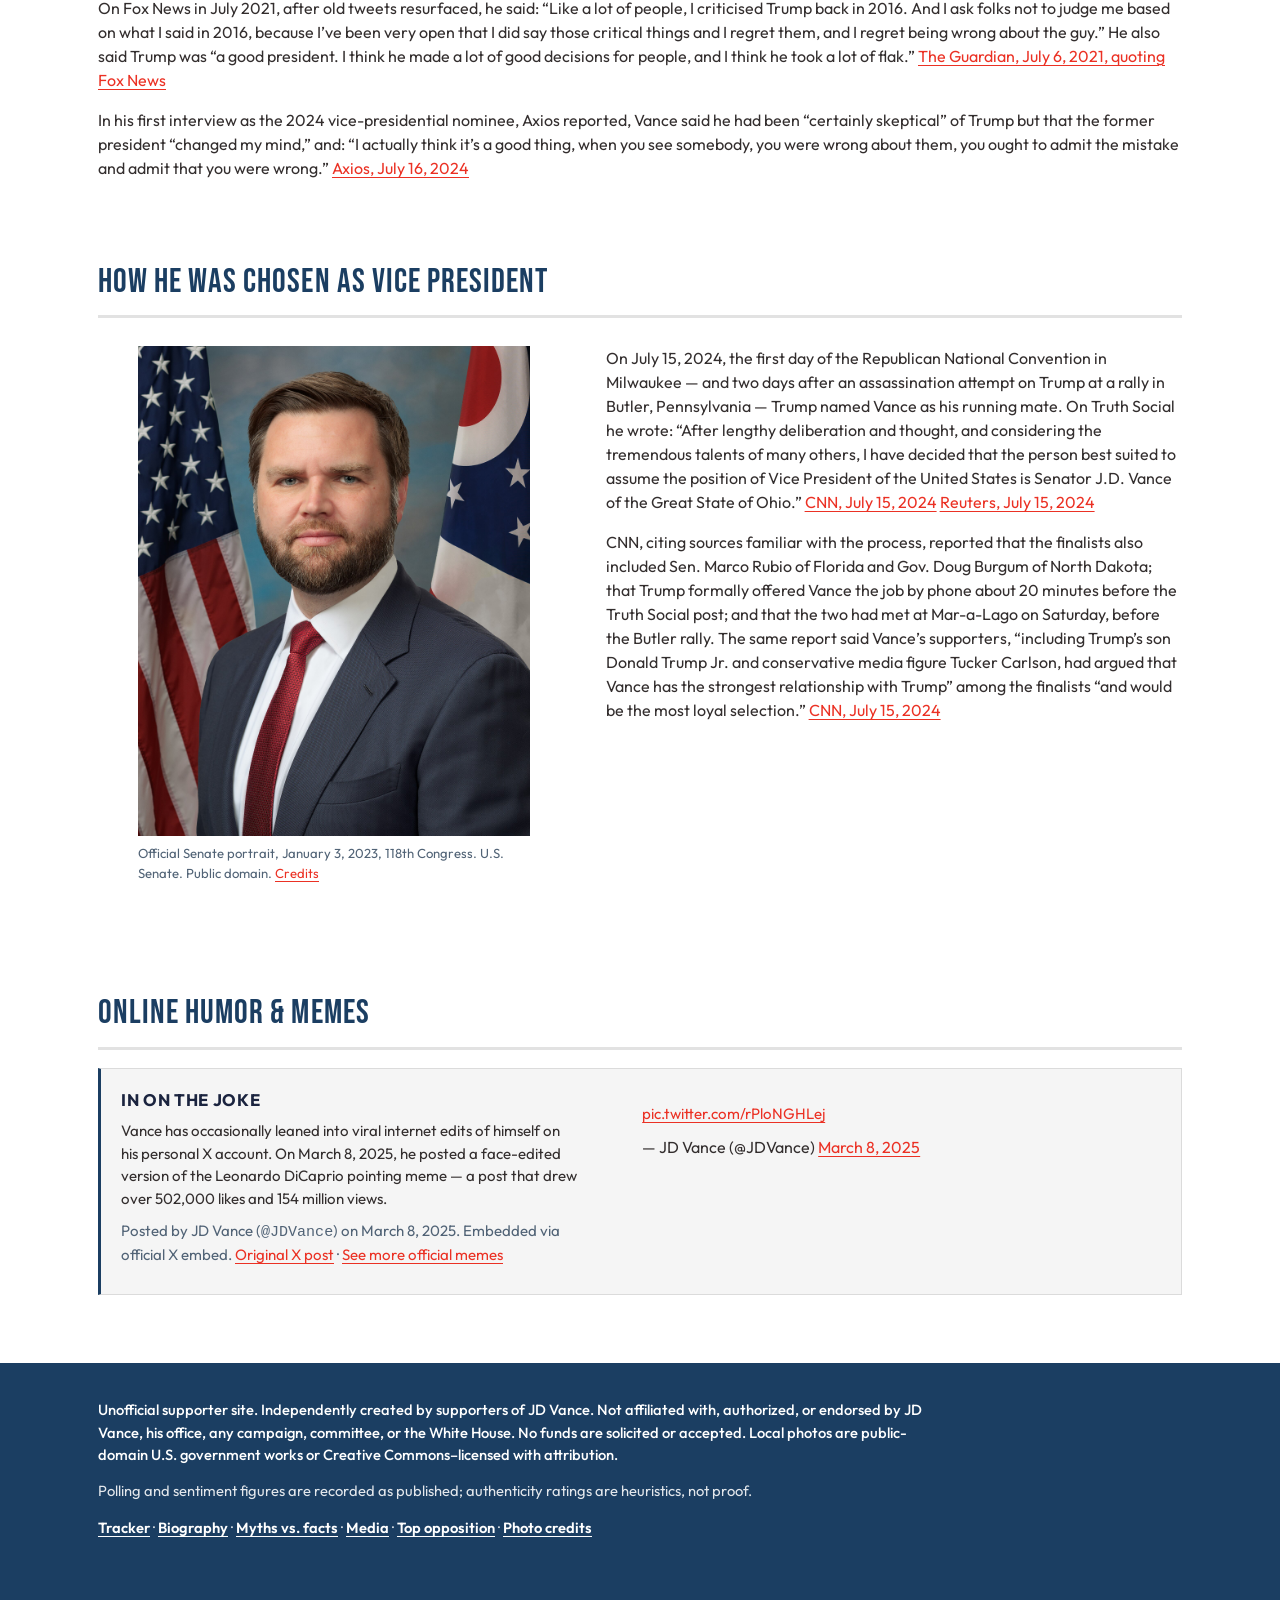
==== commit 066e2f4f: "Update JD Vance Tracker site" ====
--- a/bio.html
+++ b/bio.html
@@ -16,7 +16,7 @@
   <header class="site-top">
     <div class="wrap nav-row">
       <a class="wordmark" href="index.html">JD Vance Tracker</a>
-      <nav class="site-nav" aria-label="Site"><a href="index.html">Tracker</a><a href="bio.html" aria-current="page">Biography</a><a href="bio.html#critic-to-ally">Critic to ally</a><a href="myths.html">Myths vs. facts</a><a href="opposition.html">Top opposition</a><a href="index.html#favorability">Polls</a></nav>
+      <nav class="site-nav" aria-label="Site"><a href="index.html">Tracker</a><a href="bio.html" aria-current="page">Biography</a><a href="bio.html#critic-to-ally">Critic to ally</a><a href="myths.html">Myths vs. facts</a><a href="media.html">Media</a><a href="opposition.html">Top opposition</a><a href="index.html#favorability">Polls</a></nav>
     </div>
   </header>
 
@@ -94,14 +94,31 @@
         </div>
       </div>
     </section>
+
+    <section class="block" id="lighter-moment">
+      <h2>Online humor &amp; memes</h2>
+      <div class="meme-spot">
+        <div class="meme-spot-grid">
+          <div>
+            <h3>In on the joke</h3>
+            <p>Vance has occasionally leaned into viral internet edits of himself on his personal X account. On March 8, 2025, he posted a face-edited version of the Leonardo DiCaprio pointing meme — a post that drew over 502,000 likes and 154 million views.</p>
+            <p class="fine">Posted by JD Vance (<code>@JDVance</code>) on March 8, 2025. Embedded via official X embed. <a href="https://x.com/JDVance/status/1898372454235451694">Original X post</a> · <a href="media.html#memes">See more official memes</a></p>
+          </div>
+          <div>
+            <blockquote class="twitter-tweet" data-dnt="true"><p lang="zxx" dir="ltr"><a href="https://t.co/rPloNGHLej">pic.twitter.com/rPloNGHLej</a></p>&mdash; JD Vance (@JDVance) <a href="https://x.com/JDVance/status/1898372454235451694?ref_src=twsrc%5Etfw">March 8, 2025</a></blockquote>
+          </div>
+        </div>
+      </div>
+    </section>
   </article>
+  <script async src="https://platform.twitter.com/widgets.js" charset="utf-8"></script>
 
 
   <footer class="site">
     <div class="wrap">
-      <p class="disclaimer">Unofficial supporter site. Independently created by supporters of JD Vance. Not affiliated with, authorized, or endorsed by JD Vance, his office, any campaign, committee, or the White House. No funds are solicited or accepted. Photos are public-domain U.S. government works.</p>
+      <p class="disclaimer">Unofficial supporter site. Independently created by supporters of JD Vance. Not affiliated with, authorized, or endorsed by JD Vance, his office, any campaign, committee, or the White House. No funds are solicited or accepted. Local photos are public-domain U.S. government works or Creative Commons–licensed with attribution.</p>
       <p>Polling and sentiment figures are recorded as published; authenticity ratings are heuristics, not proof.</p>
-      <p><a href="index.html">Tracker</a> · <a href="bio.html">Biography</a> · <a href="myths.html">Myths vs. facts</a> · <a href="opposition.html">Top opposition</a> · <a href="images/CREDITS.md">Photo credits</a></p>
+      <p><a href="index.html">Tracker</a> · <a href="bio.html">Biography</a> · <a href="myths.html">Myths vs. facts</a> · <a href="media.html">Media</a> · <a href="opposition.html">Top opposition</a> · <a href="images/CREDITS.md">Photo credits</a></p>
     </div>
   </footer>
 </body>
--- a/styles.css
+++ b/styles.css
@@ -545,3 +545,191 @@
   .opp-head { gap: 10px; }
   .opp-rank { font-size: 1.3rem; min-width: 1.6rem; }
 }
+
+.top3-grid {
+  display: grid;
+  grid-template-columns: repeat(3, 1fr);
+  gap: 14px;
+  margin: 12px 0 8px;
+}
+.top3-card {
+  border: 1px solid var(--rule);
+  border-top: 3px solid var(--red);
+  background: #fff;
+  padding: 16px 18px 18px;
+  display: flex;
+  flex-direction: column;
+  gap: 8px;
+  transition: box-shadow 0.2s ease;
+}
+.top3-card:hover { box-shadow: 0 8px 24px rgba(27, 62, 98, 0.1); }
+.top3-meta {
+  display: flex;
+  flex-wrap: wrap;
+  justify-content: space-between;
+  gap: 4px 10px;
+  font-size: 0.78rem;
+  letter-spacing: 0.06em;
+  text-transform: uppercase;
+  font-weight: 700;
+  color: var(--muted);
+}
+.top3-kind { color: var(--red-2); }
+.top3-card h3 {
+  margin: 0;
+  font-family: var(--font-body);
+  font-size: 1.02rem;
+  font-weight: 700;
+  text-transform: none;
+  letter-spacing: 0;
+  line-height: 1.3;
+}
+.top3-card h3 a { color: var(--accent-2); text-decoration: none; }
+.top3-card h3 a:hover { color: var(--red-2); text-decoration: underline; }
+.top3-src { font-size: 0.84rem; font-weight: 600; color: var(--accent); margin: 0; }
+.top3-sum { font-size: 0.92rem; color: var(--ink); margin: 0; flex: 1; }
+.top3-eng { font-size: 0.82rem; color: var(--muted); margin: 0; border-top: 1px solid var(--rule); padding-top: 8px; }
+.top3-links { font-size: 0.82rem; font-weight: 600; }
+
+.media-grid {
+  display: grid;
+  grid-template-columns: repeat(3, 1fr);
+  gap: 20px;
+  margin: 16px 0 12px;
+}
+.media-card {
+  border: 1px solid var(--rule);
+  background: #fff;
+  margin: 0;
+  display: flex;
+  flex-direction: column;
+  transition: box-shadow 0.2s ease;
+}
+.media-card:hover { box-shadow: 0 8px 24px rgba(27, 62, 98, 0.1); }
+.media-frame {
+  aspect-ratio: 4 / 3;
+  background: var(--soft);
+  overflow: hidden;
+  border-bottom: 1px solid var(--rule);
+}
+.media-frame img {
+  width: 100%;
+  height: 100%;
+  object-fit: cover;
+  object-position: 50% 22%;
+  display: block;
+}
+.media-cap {
+  padding: 14px 16px 16px;
+  display: flex;
+  flex-direction: column;
+  gap: 6px;
+  flex: 1;
+}
+.media-cap .media-title {
+  font-weight: 700;
+  font-size: 0.96rem;
+  color: var(--accent-2);
+  margin: 0;
+}
+.media-cap .media-meta {
+  font-size: 0.82rem;
+  color: var(--muted);
+  margin: 0;
+}
+.media-cap .media-lic {
+  font-size: 0.82rem;
+  color: var(--charcoal);
+  margin: auto 0 0;
+  padding-top: 8px;
+  border-top: 1px solid var(--rule);
+}
+
+.video-grid {
+  display: grid;
+  grid-template-columns: repeat(2, 1fr);
+  gap: 22px;
+  margin: 16px 0 12px;
+}
+.video-card {
+  border: 1px solid var(--rule);
+  background: #fff;
+  display: flex;
+  flex-direction: column;
+}
+.video-wrap {
+  position: relative;
+  width: 100%;
+  padding-top: 56.25%;
+  background: var(--accent-2);
+}
+.video-wrap iframe {
+  position: absolute;
+  inset: 0;
+  width: 100%;
+  height: 100%;
+  border: 0;
+}
+.video-cap {
+  padding: 14px 16px 16px;
+}
+.video-cap h3 {
+  margin: 0 0 6px;
+  font-family: var(--font-body);
+  font-size: 1rem;
+  font-weight: 700;
+  text-transform: none;
+  letter-spacing: 0;
+  color: var(--accent-2);
+}
+.video-cap p { margin: 0; font-size: 0.84rem; color: var(--muted); }
+
+.embed-grid {
+  display: grid;
+  grid-template-columns: repeat(2, 1fr);
+  gap: 20px;
+  margin: 16px 0 12px;
+  align-items: start;
+}
+.embed-card {
+  border: 1px solid var(--rule);
+  border-top: 3px solid var(--accent);
+  background: #fff;
+  padding: 16px;
+}
+.embed-card h3 {
+  margin: 0 0 4px;
+  font-family: var(--font-body);
+  font-size: 0.98rem;
+  font-weight: 700;
+  text-transform: none;
+  letter-spacing: 0;
+  color: var(--accent-2);
+}
+.embed-card .embed-credit {
+  margin: 0 0 10px;
+  font-size: 0.84rem;
+  color: var(--muted);
+}
+.meme-spot {
+  border: 1px solid var(--rule);
+  border-left: 3px solid var(--accent);
+  background: var(--soft);
+  padding: 18px 20px;
+  margin: 18px 0 8px;
+}
+.meme-spot-grid {
+  display: grid;
+  grid-template-columns: 0.9fr 1.1fr;
+  gap: 24px;
+  align-items: start;
+}
+.meme-spot h3 { margin: 0 0 8px; }
+.meme-spot p { margin: 0 0 10px; font-size: 0.94rem; }
+
+@media (max-width: 960px) {
+  .top3-grid, .media-grid { grid-template-columns: 1fr 1fr; }
+}
+@media (max-width: 760px) {
+  .top3-grid, .media-grid, .video-grid, .embed-grid, .meme-spot-grid { grid-template-columns: 1fr; }
+}
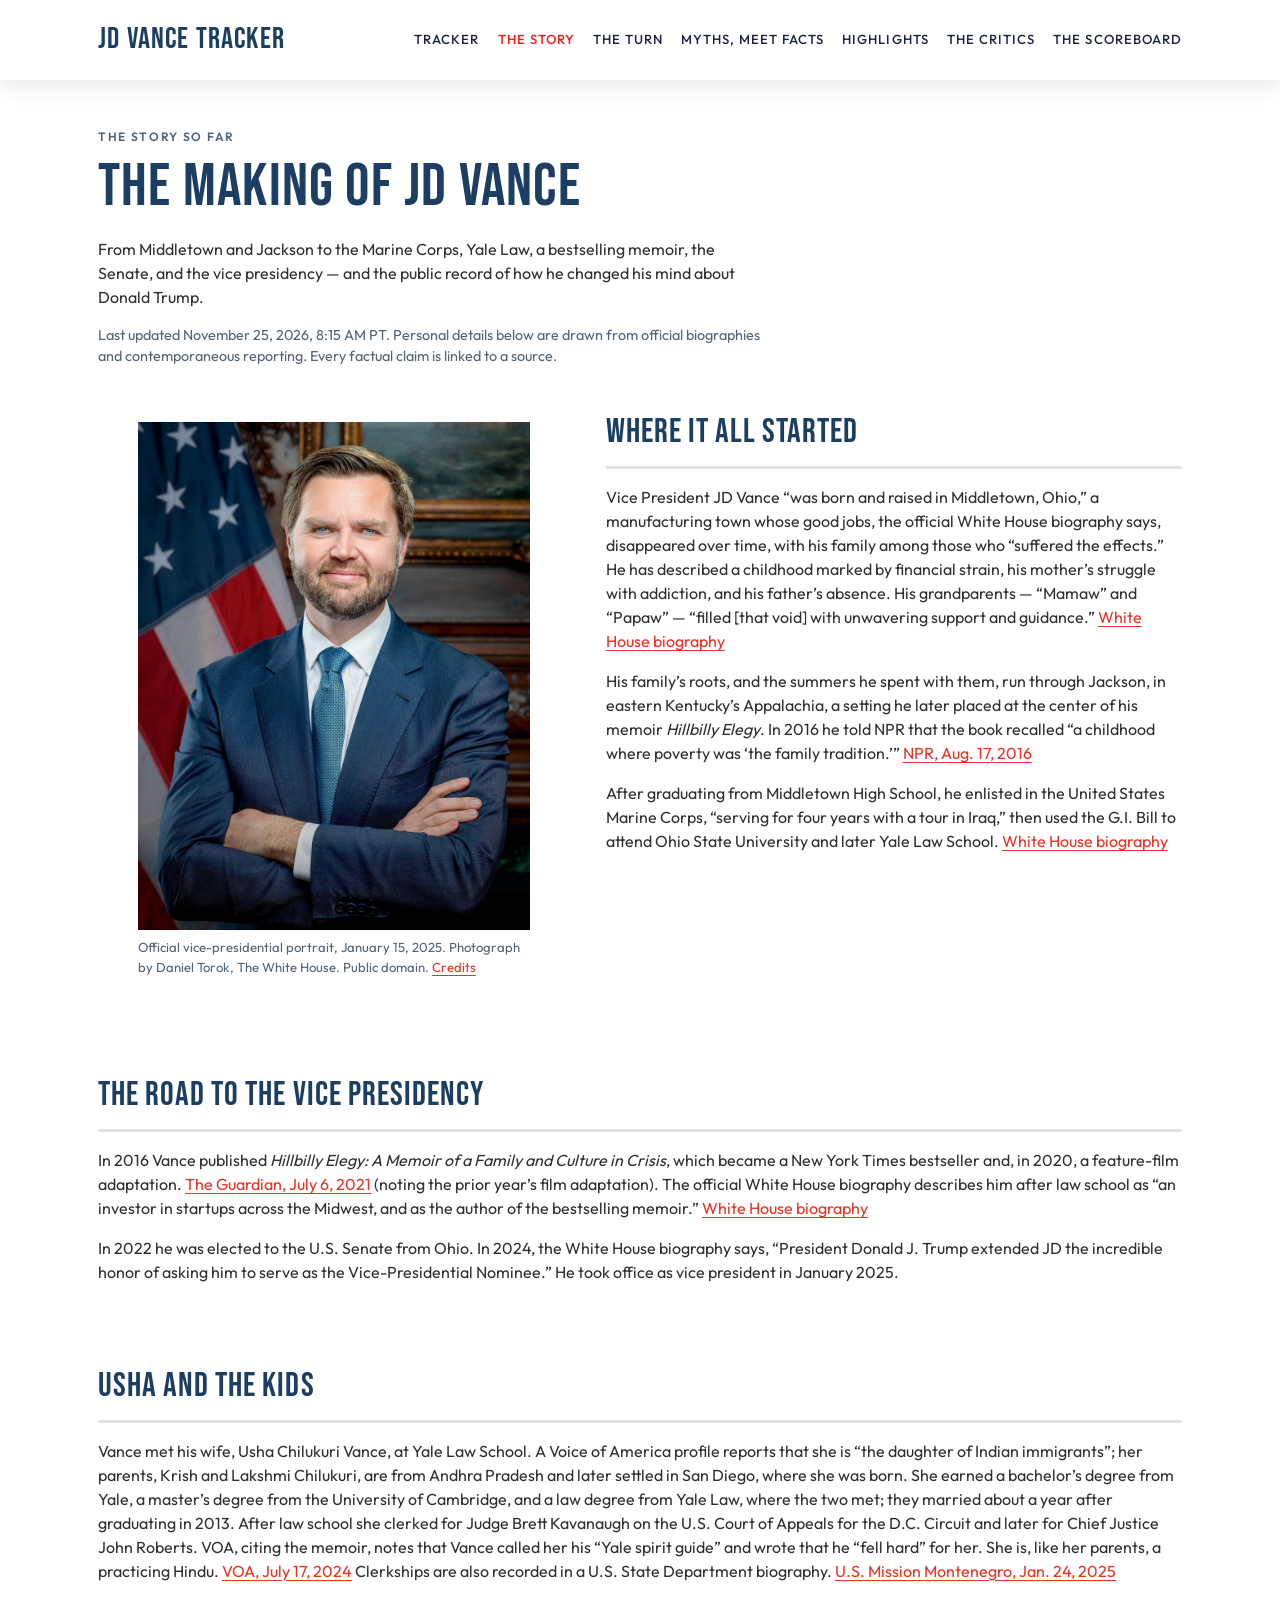
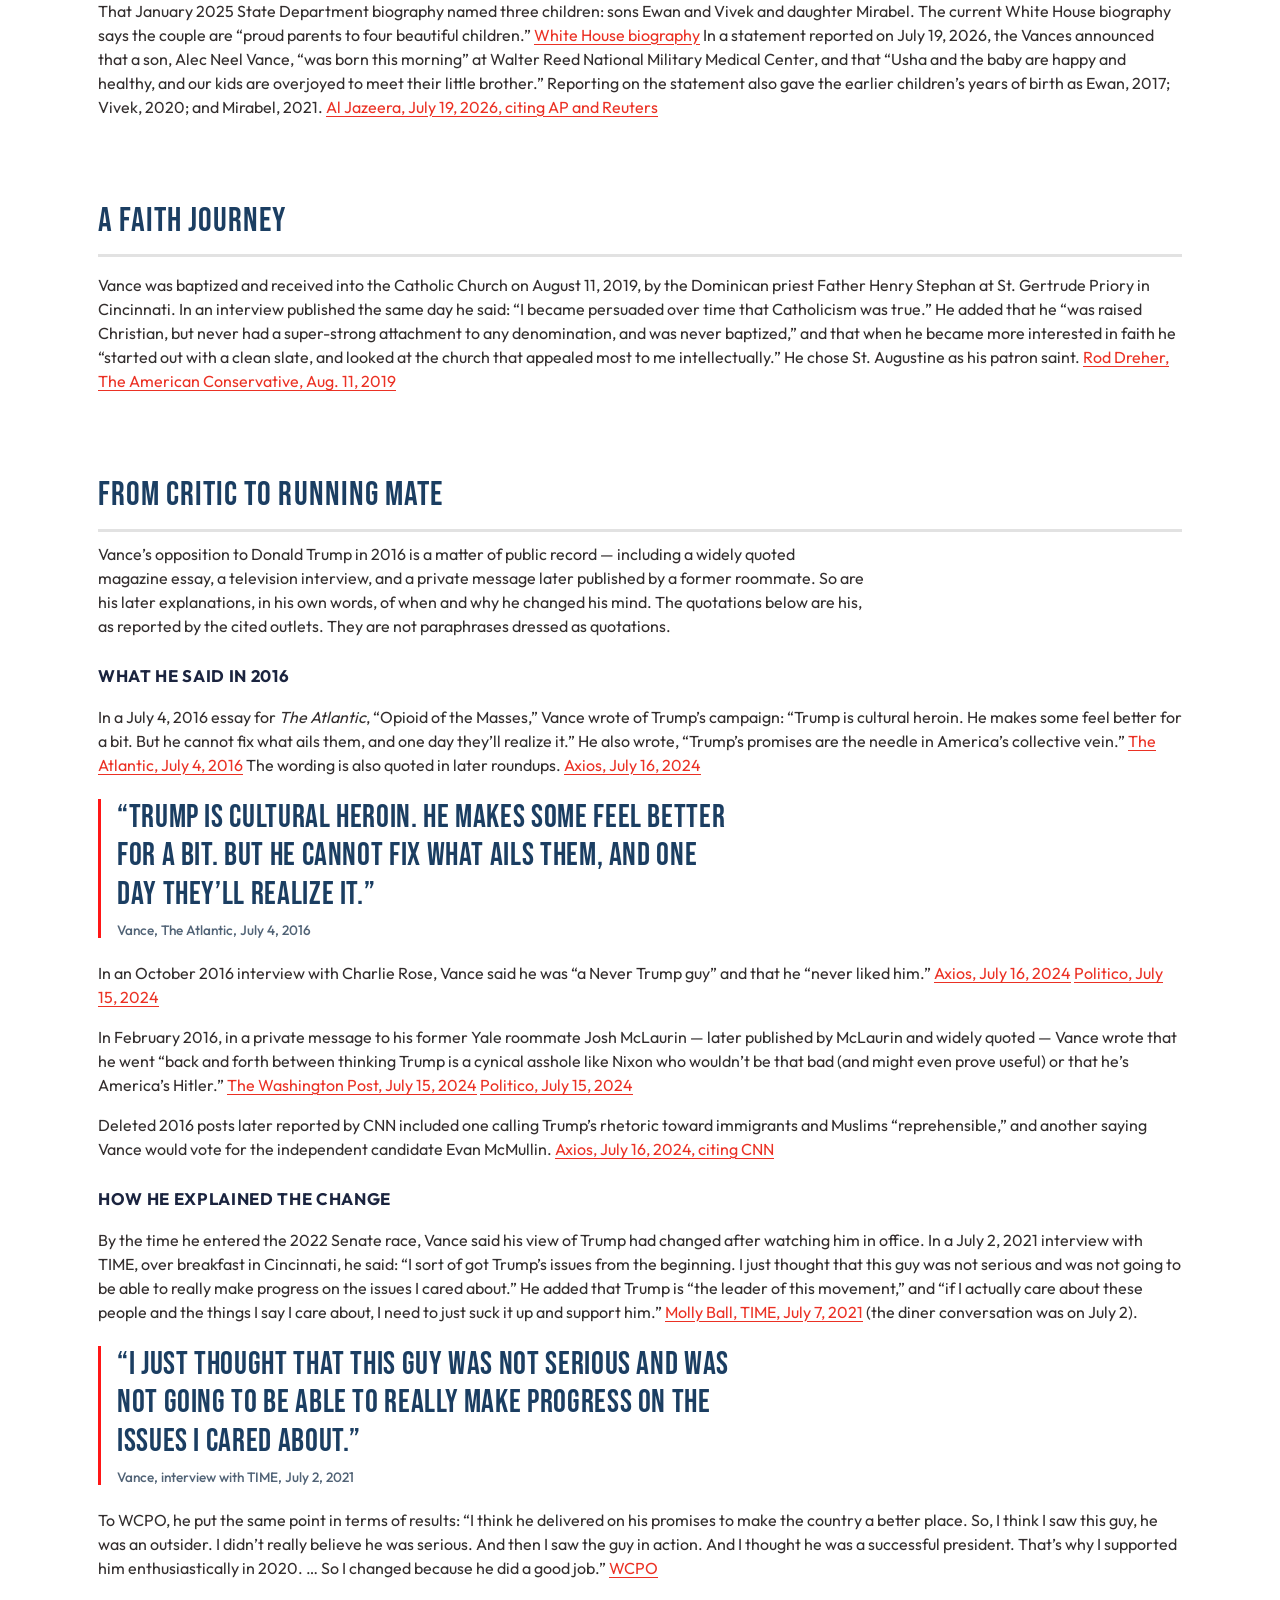
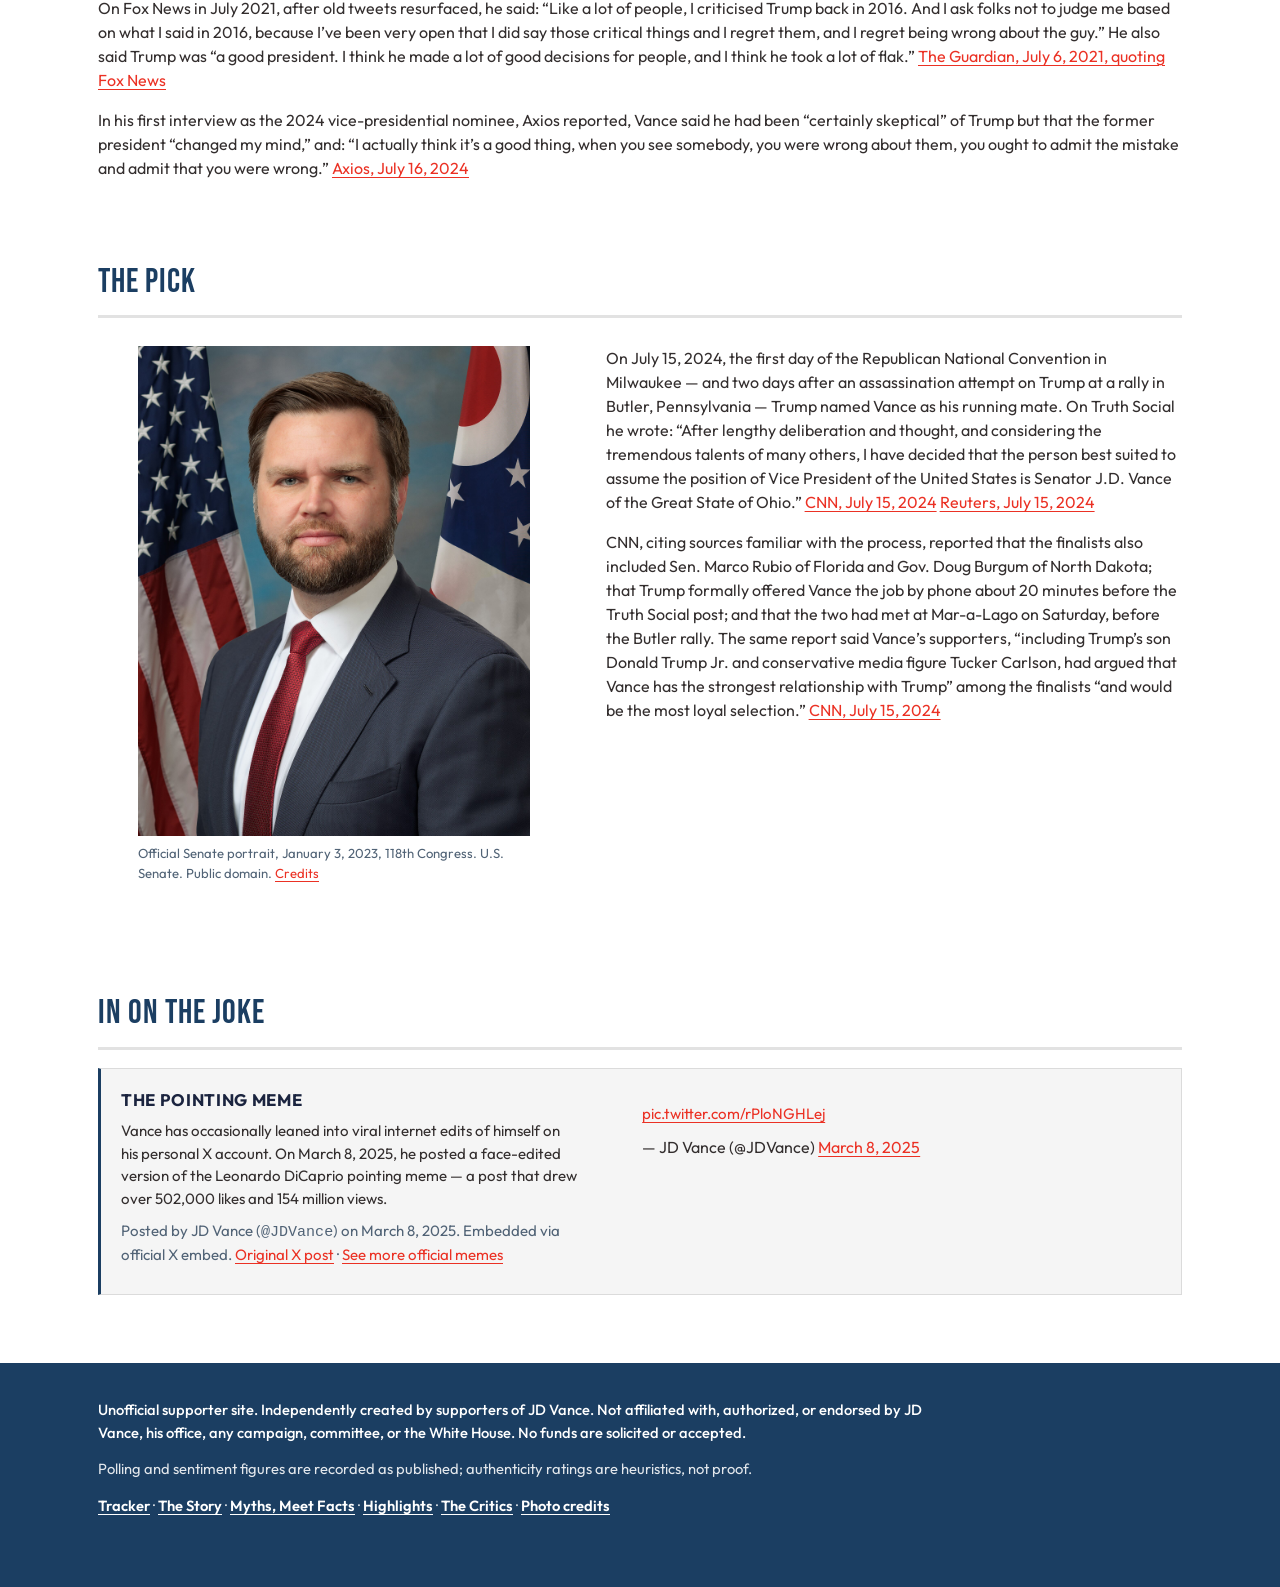
==== commit 33ea526a: "Update JD Vance Tracker site" ====
--- a/bio.html
+++ b/bio.html
@@ -3,7 +3,7 @@
 <head>
   <meta charset="utf-8">
   <meta name="viewport" content="width=device-width, initial-scale=1">
-  <title>Biography — JD Vance Tracker</title>
+  <title>The Making of JD Vance — JD Vance Tracker</title>
   <meta name="description" content="A sourced biography of JD Vance: early life, Usha Vance and their children, his Catholic conversion, his 2016 criticism of Donald Trump and later explanations, and the 2024 vice-presidential selection.">
   <meta name="robots" content="index,follow">
   <link rel="preconnect" href="https://fonts.googleapis.com">
@@ -16,14 +16,14 @@
   <header class="site-top">
     <div class="wrap nav-row">
       <a class="wordmark" href="index.html">JD Vance Tracker</a>
-      <nav class="site-nav" aria-label="Site"><a href="index.html">Tracker</a><a href="bio.html" aria-current="page">Biography</a><a href="bio.html#critic-to-ally">Critic to ally</a><a href="myths.html">Myths vs. facts</a><a href="media.html">Media</a><a href="opposition.html">Top opposition</a><a href="index.html#favorability">Polls</a></nav>
+      <nav class="site-nav" aria-label="Site"><a href="index.html">Tracker</a><a href="bio.html" aria-current="page">The Story</a><a href="bio.html#critic-to-ally">The Turn</a><a href="myths.html">Myths, Meet Facts</a><a href="media.html">Highlights</a><a href="opposition.html">The Critics</a><a href="index.html#favorability">The Scoreboard</a></nav>
     </div>
   </header>
 
   <article class="wrap">
     <header class="page-hero">
-      <p class="kicker">Biography</p>
-      <h1>The arc of JD Vance</h1>
+      <p class="kicker">The story so far</p>
+      <h1>The Making of JD Vance</h1>
       <p>From Middletown and Jackson to the Marine Corps, Yale Law, a bestselling memoir, the Senate, and the vice presidency — and the public record of how he changed his mind about Donald Trump.</p>
       <p class="fine">Last updated November 25, 2026, 8:15 AM PT. Personal details below are drawn from official biographies and contemporaneous reporting. Every factual claim is linked to a source.</p>
     </header>
@@ -34,7 +34,7 @@
         <figcaption class="caption">Official vice-presidential portrait, January 15, 2025. Photograph by Daniel Torok, The White House. Public domain. <a href="images/CREDITS.md">Credits</a></figcaption>
       </figure>
       <div>
-        <h2>Early life</h2>
+        <h2>Where It All Started</h2>
         <p>Vice President JD Vance “was born and raised in Middletown, Ohio,” a manufacturing town whose good jobs, the official White House biography says, disappeared over time, with his family among those who “suffered the effects.” He has described a childhood marked by financial strain, his mother’s struggle with addiction, and his father’s absence. His grandparents — “Mamaw” and “Papaw” — “filled [that void] with unwavering support and guidance.” <a href="https://www.whitehouse.gov/administration/jd-vance/">White House biography</a></p>
         <p>His family’s roots, and the summers he spent with them, run through Jackson, in eastern Kentucky’s Appalachia, a setting he later placed at the center of his memoir <cite>Hillbilly Elegy</cite>. In 2016 he told NPR that the book recalled “a childhood where poverty was ‘the family tradition.’” <a href="https://www.npr.org/2016/08/17/490328484/hillbilly-elegy-recalls-a-childhood-where-poverty-was-the-family-tradition">NPR, Aug. 17, 2016</a></p>
         <p>After graduating from Middletown High School, he enlisted in the United States Marine Corps, “serving for four years with a tour in Iraq,” then used the G.I. Bill to attend Ohio State University and later Yale Law School. <a href="https://www.whitehouse.gov/administration/jd-vance/">White House biography</a></p>
@@ -42,24 +42,24 @@
     </div>
 
     <section class="block" id="career">
-      <h2>Writer, investor, senator, vice president</h2>
+      <h2>The Road to the Vice Presidency</h2>
       <p>In 2016 Vance published <cite>Hillbilly Elegy: A Memoir of a Family and Culture in Crisis</cite>, which became a New York Times bestseller and, in 2020, a feature-film adaptation. <a href="https://www.theguardian.com/us-news/2021/jul/06/hillbilly-elegy-jd-vance-trump-republicans">The Guardian, July 6, 2021</a> (noting the prior year’s film adaptation). The official White House biography describes him after law school as “an investor in startups across the Midwest, and as the author of the bestselling memoir.” <a href="https://www.whitehouse.gov/administration/jd-vance/">White House biography</a></p>
       <p>In 2022 he was elected to the U.S. Senate from Ohio. In 2024, the White House biography says, “President Donald J. Trump extended JD the incredible honor of asking him to serve as the Vice-Presidential Nominee.” He took office as vice president in January 2025.</p>
     </section>
 
     <section class="block" id="family">
-      <h2>Usha Vance and their children</h2>
+      <h2>Usha and the Kids</h2>
       <p>Vance met his wife, Usha Chilukuri Vance, at Yale Law School. A Voice of America profile reports that she is “the daughter of Indian immigrants”; her parents, Krish and Lakshmi Chilukuri, are from Andhra Pradesh and later settled in San Diego, where she was born. She earned a bachelor’s degree from Yale, a master’s degree from the University of Cambridge, and a law degree from Yale Law, where the two met; they married about a year after graduating in 2013. After law school she clerked for Judge Brett Kavanaugh on the U.S. Court of Appeals for the D.C. Circuit and later for Chief Justice John Roberts. VOA, citing the memoir, notes that Vance called her his “Yale spirit guide” and wrote that he “fell hard” for her. She is, like her parents, a practicing Hindu. <a href="https://www.voanews.com/a/wife-of-trump-s-vp-pick-is-yale-law-graduate-daughter-of-indian-immigrants-/7702255.html">VOA, July 17, 2024</a> Clerkships are also recorded in a U.S. State Department biography. <a href="https://me.usembassy.gov/meet-second-lady-usha-vance/">U.S. Mission Montenegro, Jan. 24, 2025</a></p>
       <p>That January 2025 State Department biography named three children: sons Ewan and Vivek and daughter Mirabel. The current White House biography says the couple are “proud parents to four beautiful children.” <a href="https://www.whitehouse.gov/administration/jd-vance/">White House biography</a> In a statement reported on July 19, 2026, the Vances announced that a son, Alec Neel Vance, “was born this morning” at Walter Reed National Military Medical Center, and that “Usha and the baby are happy and healthy, and our kids are overjoyed to meet their little brother.” Reporting on the statement also gave the earlier children’s years of birth as Ewan, 2017; Vivek, 2020; and Mirabel, 2021. <a href="https://www.aljazeera.com/news/2026/7/19/us-vice-president-jd-vance-and-his-wife-announce-birth-of-fourth-child">Al Jazeera, July 19, 2026, citing AP and Reuters</a></p>
     </section>
 
     <section class="block" id="faith">
-      <h2>Catholic conversion</h2>
+      <h2>A Faith Journey</h2>
       <p>Vance was baptized and received into the Catholic Church on August 11, 2019, by the Dominican priest Father Henry Stephan at St. Gertrude Priory in Cincinnati. In an interview published the same day he said: “I became persuaded over time that Catholicism was true.” He added that he “was raised Christian, but never had a super-strong attachment to any denomination, and was never baptized,” and that when he became more interested in faith he “started out with a clean slate, and looked at the church that appealed most to me intellectually.” He chose St. Augustine as his patron saint. <a href="https://www.theamericanconservative.com/j-d-vance-becomes-catholic/">Rod Dreher, The American Conservative, Aug. 11, 2019</a></p>
     </section>
 
     <section class="block" id="critic-to-ally">
-      <h2>From critic to ally</h2>
+      <h2>From Critic to Running Mate</h2>
       <p class="lede">Vance’s opposition to Donald Trump in 2016 is a matter of public record — including a widely quoted magazine essay, a television interview, and a private message later published by a former roommate. So are his later explanations, in his own words, of when and why he changed his mind. The quotations below are his, as reported by the cited outlets. They are not paraphrases dressed as quotations.</p>
 
       <h3>What he said in 2016</h3>
@@ -82,7 +82,7 @@
     </section>
 
     <section class="block" id="vp-selection">
-      <h2>How he was chosen as vice president</h2>
+      <h2>The Pick</h2>
       <div class="split">
         <figure>
           <img src="images/vance-senate-portrait.jpg" alt="Official U.S. Senate portrait of JD Vance, 118th Congress, 2023" width="960" height="1200">
@@ -96,11 +96,11 @@
     </section>
 
     <section class="block" id="lighter-moment">
-      <h2>Online humor &amp; memes</h2>
+      <h2>In on the Joke</h2>
       <div class="meme-spot">
         <div class="meme-spot-grid">
           <div>
-            <h3>In on the joke</h3>
+            <h3>The pointing meme</h3>
             <p>Vance has occasionally leaned into viral internet edits of himself on his personal X account. On March 8, 2025, he posted a face-edited version of the Leonardo DiCaprio pointing meme — a post that drew over 502,000 likes and 154 million views.</p>
             <p class="fine">Posted by JD Vance (<code>@JDVance</code>) on March 8, 2025. Embedded via official X embed. <a href="https://x.com/JDVance/status/1898372454235451694">Original X post</a> · <a href="media.html#memes">See more official memes</a></p>
           </div>
@@ -116,9 +116,10 @@
 
   <footer class="site">
     <div class="wrap">
-      <p class="disclaimer">Unofficial supporter site. Independently created by supporters of JD Vance. Not affiliated with, authorized, or endorsed by JD Vance, his office, any campaign, committee, or the White House. No funds are solicited or accepted. Local photos are public-domain U.S. government works or Creative Commons–licensed with attribution.</p>
+      <p class="disclaimer">Unofficial supporter site. Independently created by supporters of JD Vance. Not affiliated with, authorized, or endorsed by JD Vance, his office, any campaign, committee, or the White House. No funds are solicited or accepted.</p>
       <p>Polling and sentiment figures are recorded as published; authenticity ratings are heuristics, not proof.</p>
-      <p><a href="index.html">Tracker</a> · <a href="bio.html">Biography</a> · <a href="myths.html">Myths vs. facts</a> · <a href="media.html">Media</a> · <a href="opposition.html">Top opposition</a> · <a href="images/CREDITS.md">Photo credits</a></p>
+      
+      <p><a href="index.html">Tracker</a> · <a href="bio.html">The Story</a> · <a href="myths.html">Myths, Meet Facts</a> · <a href="media.html">Highlights</a> · <a href="opposition.html">The Critics</a> · <a href="media.html#photo-credits">Photo credits</a></p>
     </div>
   </footer>
 </body>
--- a/styles.css
+++ b/styles.css
@@ -733,3 +733,48 @@
 @media (max-width: 760px) {
   .top3-grid, .media-grid, .video-grid, .embed-grid, .meme-spot-grid { grid-template-columns: 1fr; }
 }
+
+.hero-disclaimer.compact {
+  padding: 8px 0;
+  font-size: 0.78rem;
+  color: var(--muted);
+}
+.hero-disclaimer.compact p { max-width: 54rem; }
+
+footer.site .photo-credits {
+  margin: 22px 0 18px;
+  padding-top: 18px;
+  border-top: 1px solid rgba(255,255,255,0.22);
+}
+footer.site .photo-credits h2 {
+  color: #fff;
+  font-family: var(--font-display);
+  font-size: 1.35rem;
+  letter-spacing: 0.06em;
+  font-weight: 400;
+  text-transform: none;
+  margin: 0 0 10px;
+}
+footer.site .photo-credits .credits-note {
+  margin: 0 0 12px;
+  max-width: 52rem;
+  font-size: 0.84rem;
+  color: rgba(255,255,255,0.82);
+}
+footer.site .photo-credits ul {
+  list-style: none;
+  margin: 0 0 12px;
+  padding: 0;
+  display: grid;
+  grid-template-columns: 1fr 1fr;
+  gap: 6px 28px;
+}
+footer.site .photo-credits li {
+  font-size: 0.8rem;
+  line-height: 1.4;
+  margin: 0;
+  color: rgba(255,255,255,0.88);
+}
+@media (max-width: 760px) {
+  footer.site .photo-credits ul { grid-template-columns: 1fr; }
+}
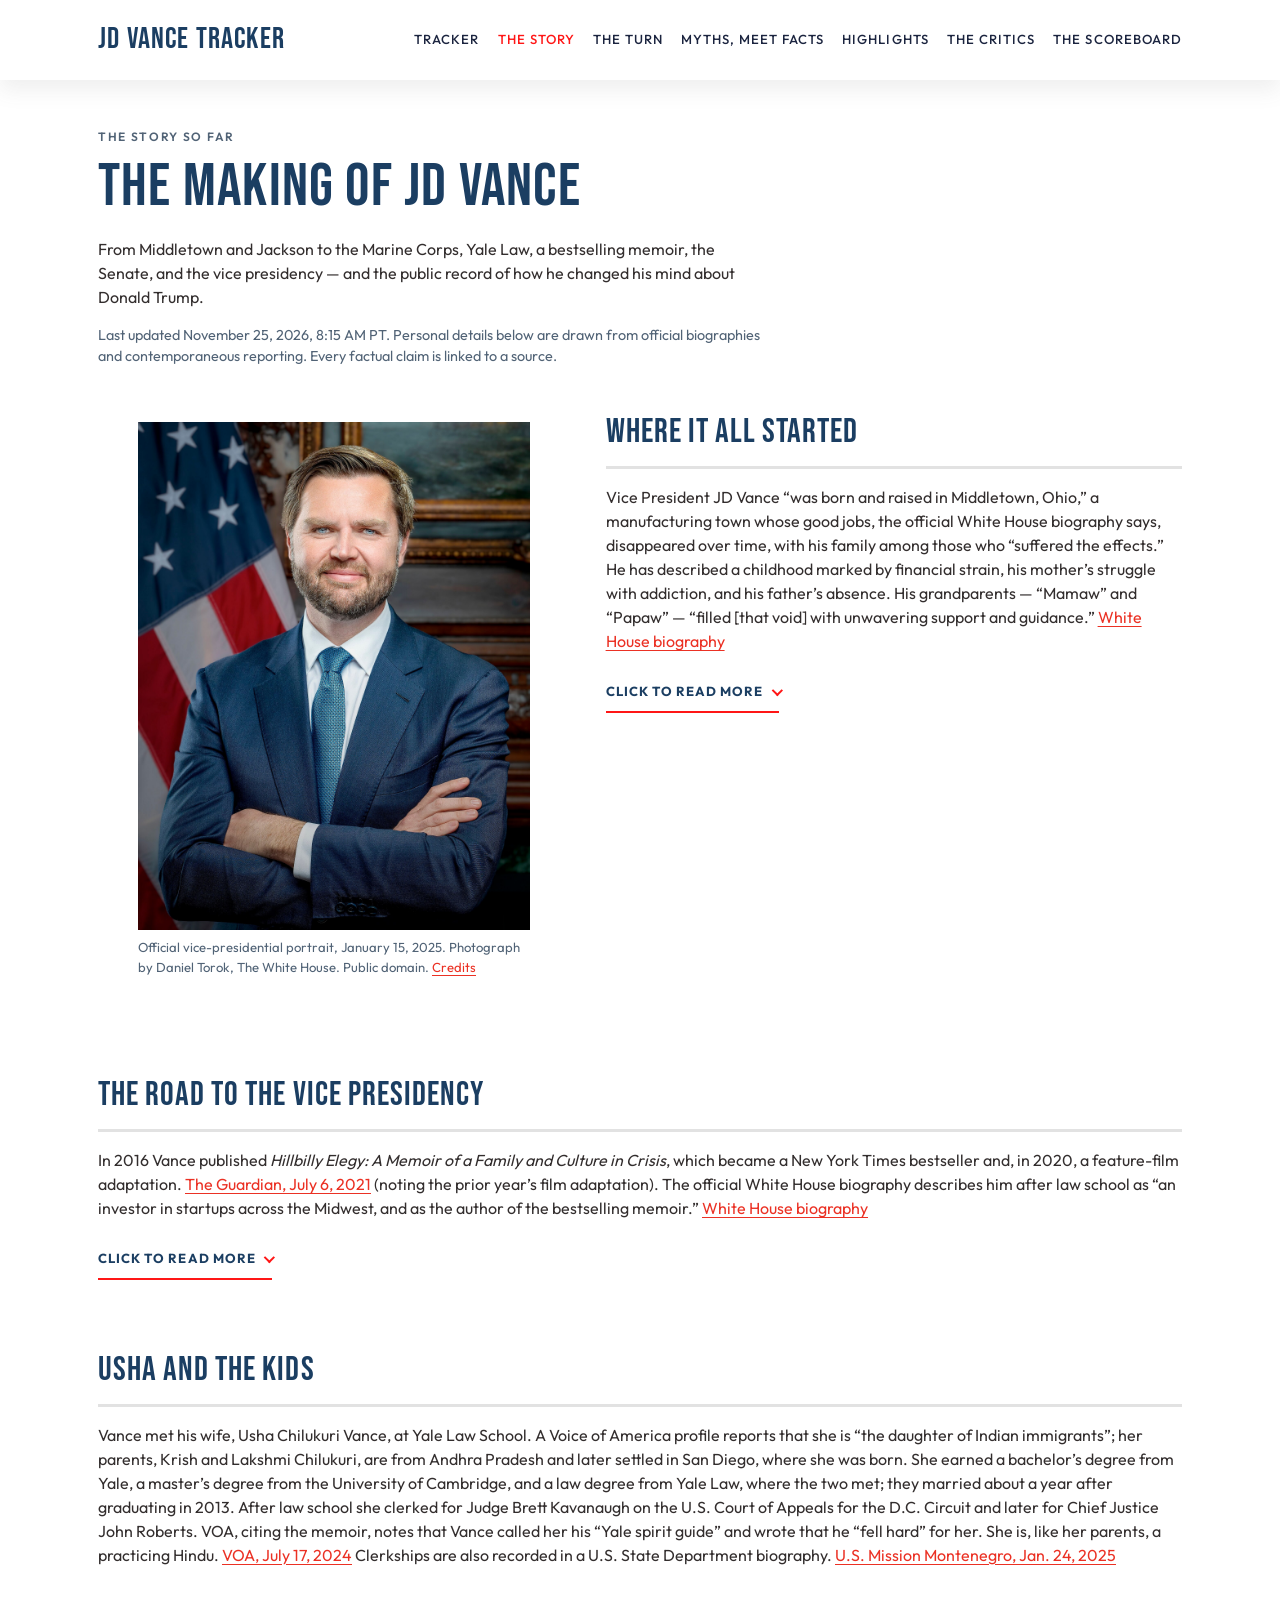
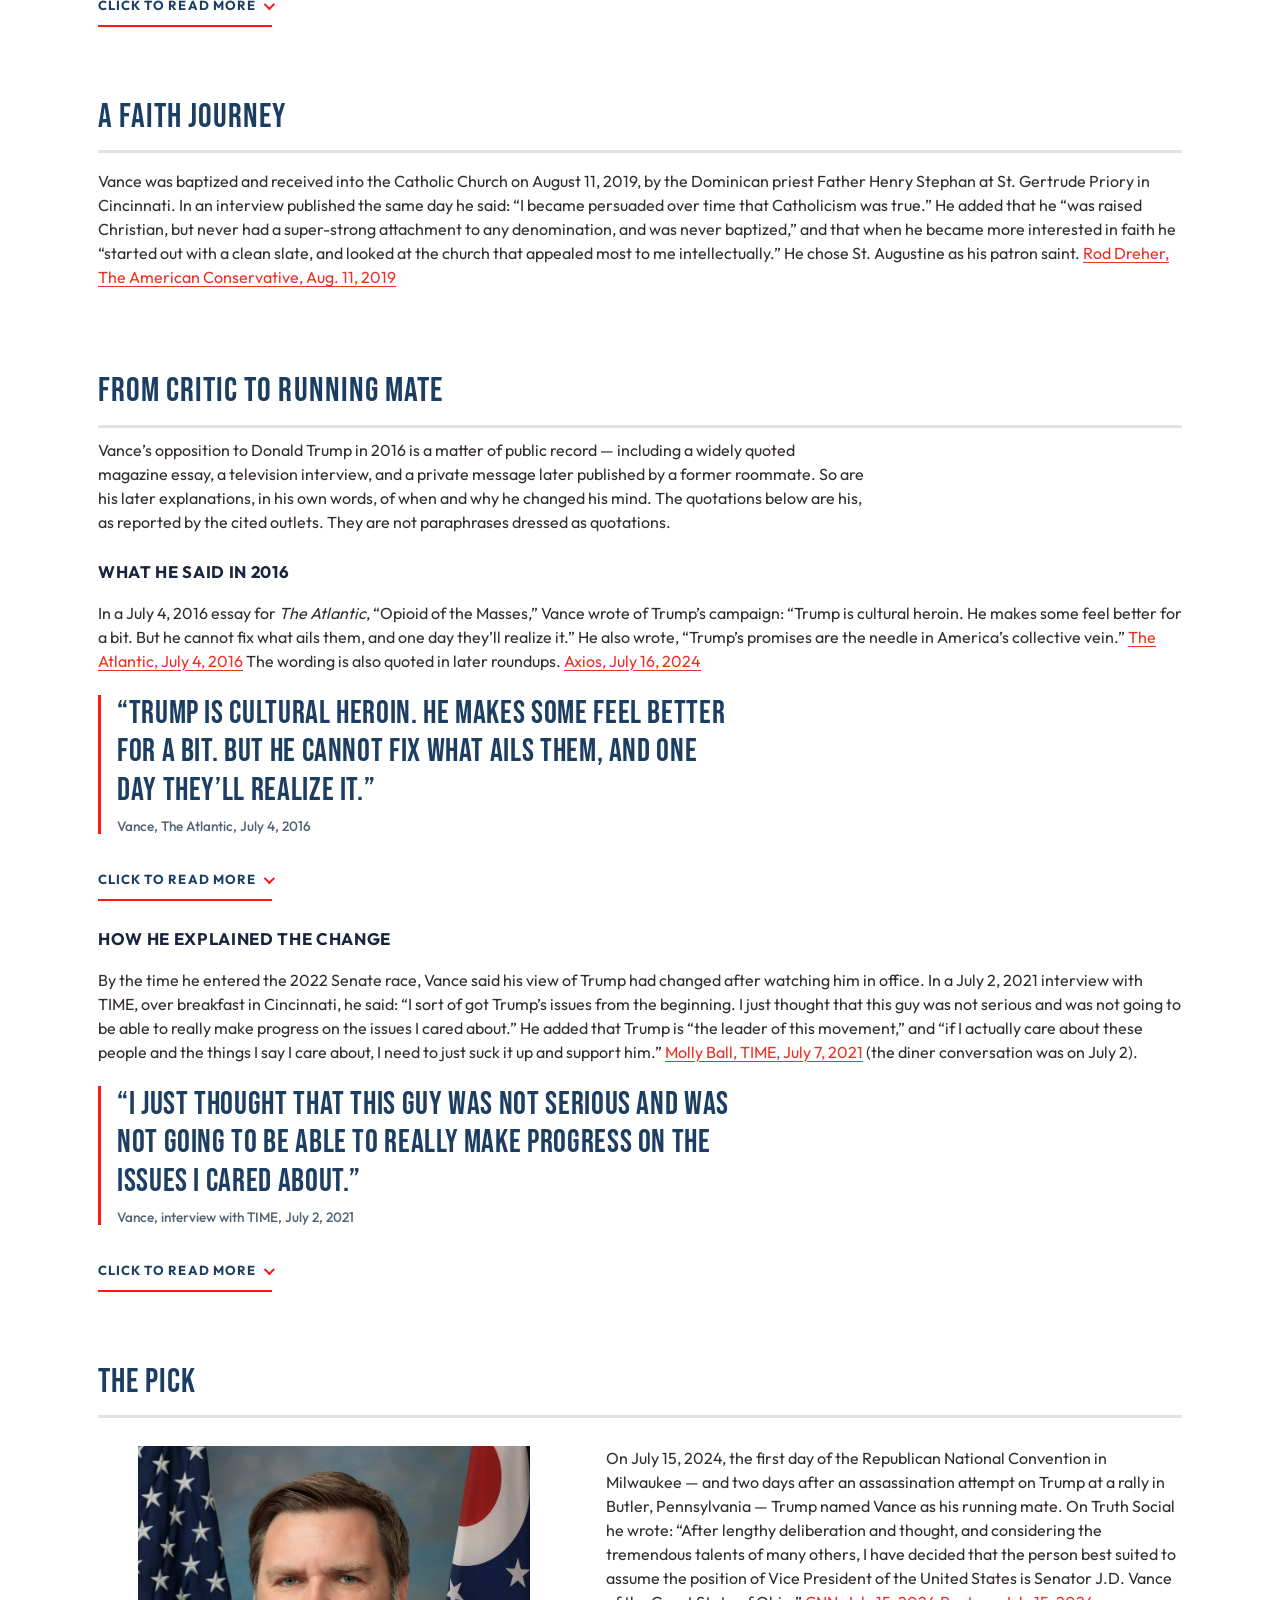
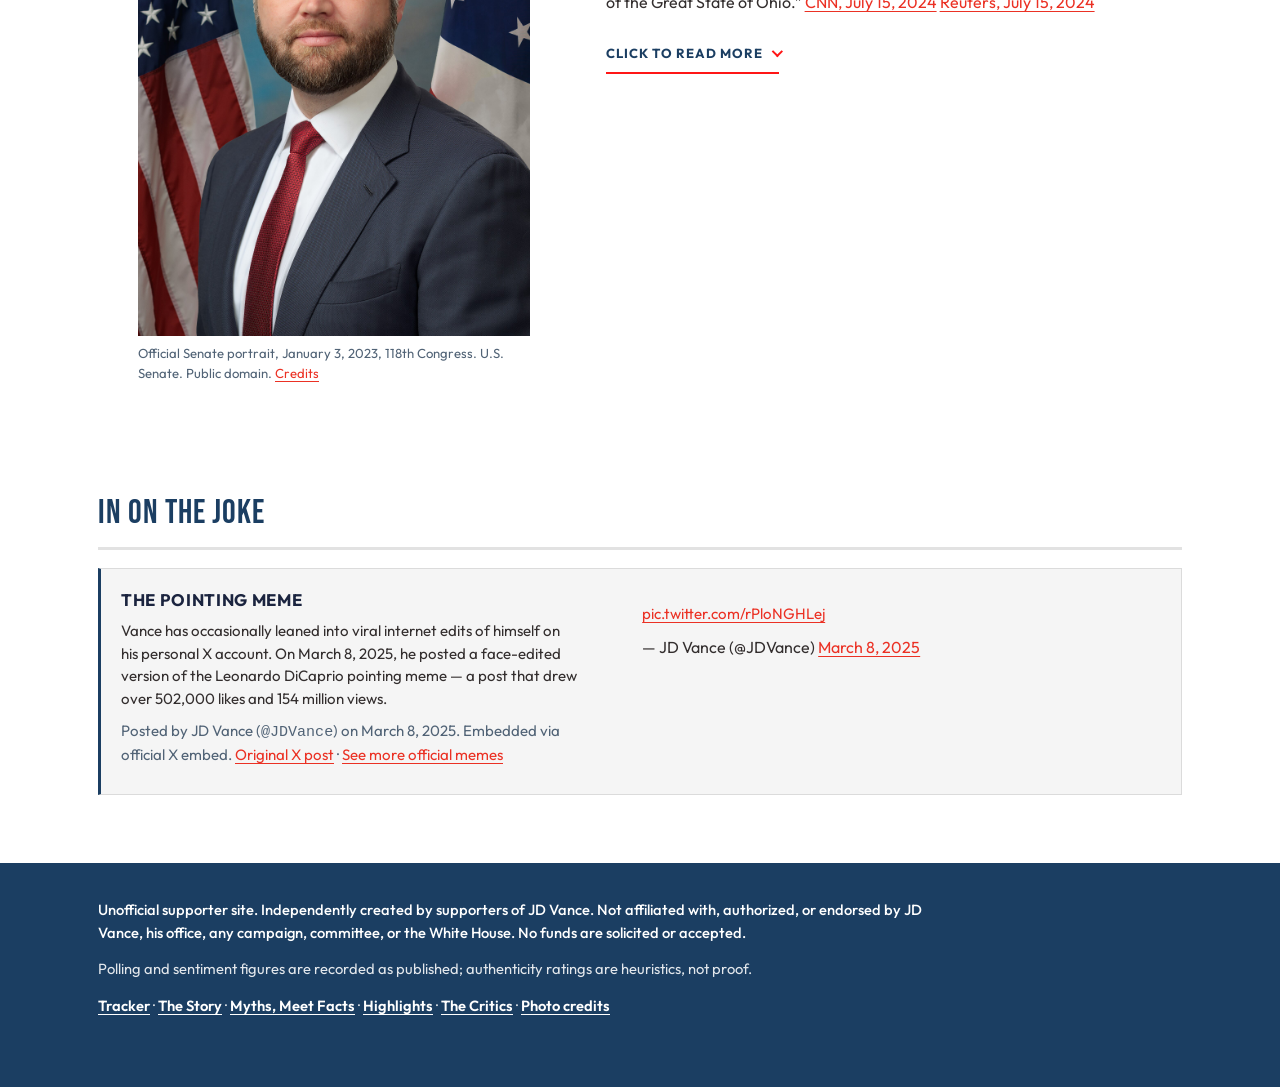
==== commit 231cacf1: "Update JD Vance Tracker site" ====
--- a/bio.html
+++ b/bio.html
@@ -36,21 +36,21 @@
       <div>
         <h2>Where It All Started</h2>
         <p>Vice President JD Vance “was born and raised in Middletown, Ohio,” a manufacturing town whose good jobs, the official White House biography says, disappeared over time, with his family among those who “suffered the effects.” He has described a childhood marked by financial strain, his mother’s struggle with addiction, and his father’s absence. His grandparents — “Mamaw” and “Papaw” — “filled [that void] with unwavering support and guidance.” <a href="https://www.whitehouse.gov/administration/jd-vance/">White House biography</a></p>
-        <p>His family’s roots, and the summers he spent with them, run through Jackson, in eastern Kentucky’s Appalachia, a setting he later placed at the center of his memoir <cite>Hillbilly Elegy</cite>. In 2016 he told NPR that the book recalled “a childhood where poverty was ‘the family tradition.’” <a href="https://www.npr.org/2016/08/17/490328484/hillbilly-elegy-recalls-a-childhood-where-poverty-was-the-family-tradition">NPR, Aug. 17, 2016</a></p>
-        <p>After graduating from Middletown High School, he enlisted in the United States Marine Corps, “serving for four years with a tour in Iraq,” then used the G.I. Bill to attend Ohio State University and later Yale Law School. <a href="https://www.whitehouse.gov/administration/jd-vance/">White House biography</a></p>
+<details class="read-more"><summary><span class="rm-more">Click to read more</span><span class="rm-less">Show less</span></summary><div class="read-more-body">        <p>His family’s roots, and the summers he spent with them, run through Jackson, in eastern Kentucky’s Appalachia, a setting he later placed at the center of his memoir <cite>Hillbilly Elegy</cite>. In 2016 he told NPR that the book recalled “a childhood where poverty was ‘the family tradition.’” <a href="https://www.npr.org/2016/08/17/490328484/hillbilly-elegy-recalls-a-childhood-where-poverty-was-the-family-tradition">NPR, Aug. 17, 2016</a></p>
+        <p>After graduating from Middletown High School, he enlisted in the United States Marine Corps, “serving for four years with a tour in Iraq,” then used the G.I. Bill to attend Ohio State University and later Yale Law School. <a href="https://www.whitehouse.gov/administration/jd-vance/">White House biography</a></p></div></details>
       </div>
     </div>
 
     <section class="block" id="career">
       <h2>The Road to the Vice Presidency</h2>
       <p>In 2016 Vance published <cite>Hillbilly Elegy: A Memoir of a Family and Culture in Crisis</cite>, which became a New York Times bestseller and, in 2020, a feature-film adaptation. <a href="https://www.theguardian.com/us-news/2021/jul/06/hillbilly-elegy-jd-vance-trump-republicans">The Guardian, July 6, 2021</a> (noting the prior year’s film adaptation). The official White House biography describes him after law school as “an investor in startups across the Midwest, and as the author of the bestselling memoir.” <a href="https://www.whitehouse.gov/administration/jd-vance/">White House biography</a></p>
-      <p>In 2022 he was elected to the U.S. Senate from Ohio. In 2024, the White House biography says, “President Donald J. Trump extended JD the incredible honor of asking him to serve as the Vice-Presidential Nominee.” He took office as vice president in January 2025.</p>
+<details class="read-more"><summary><span class="rm-more">Click to read more</span><span class="rm-less">Show less</span></summary><div class="read-more-body">      <p>In 2022 he was elected to the U.S. Senate from Ohio. In 2024, the White House biography says, “President Donald J. Trump extended JD the incredible honor of asking him to serve as the Vice-Presidential Nominee.” He took office as vice president in January 2025.</p></div></details>
     </section>
 
     <section class="block" id="family">
       <h2>Usha and the Kids</h2>
       <p>Vance met his wife, Usha Chilukuri Vance, at Yale Law School. A Voice of America profile reports that she is “the daughter of Indian immigrants”; her parents, Krish and Lakshmi Chilukuri, are from Andhra Pradesh and later settled in San Diego, where she was born. She earned a bachelor’s degree from Yale, a master’s degree from the University of Cambridge, and a law degree from Yale Law, where the two met; they married about a year after graduating in 2013. After law school she clerked for Judge Brett Kavanaugh on the U.S. Court of Appeals for the D.C. Circuit and later for Chief Justice John Roberts. VOA, citing the memoir, notes that Vance called her his “Yale spirit guide” and wrote that he “fell hard” for her. She is, like her parents, a practicing Hindu. <a href="https://www.voanews.com/a/wife-of-trump-s-vp-pick-is-yale-law-graduate-daughter-of-indian-immigrants-/7702255.html">VOA, July 17, 2024</a> Clerkships are also recorded in a U.S. State Department biography. <a href="https://me.usembassy.gov/meet-second-lady-usha-vance/">U.S. Mission Montenegro, Jan. 24, 2025</a></p>
-      <p>That January 2025 State Department biography named three children: sons Ewan and Vivek and daughter Mirabel. The current White House biography says the couple are “proud parents to four beautiful children.” <a href="https://www.whitehouse.gov/administration/jd-vance/">White House biography</a> In a statement reported on July 19, 2026, the Vances announced that a son, Alec Neel Vance, “was born this morning” at Walter Reed National Military Medical Center, and that “Usha and the baby are happy and healthy, and our kids are overjoyed to meet their little brother.” Reporting on the statement also gave the earlier children’s years of birth as Ewan, 2017; Vivek, 2020; and Mirabel, 2021. <a href="https://www.aljazeera.com/news/2026/7/19/us-vice-president-jd-vance-and-his-wife-announce-birth-of-fourth-child">Al Jazeera, July 19, 2026, citing AP and Reuters</a></p>
+<details class="read-more"><summary><span class="rm-more">Click to read more</span><span class="rm-less">Show less</span></summary><div class="read-more-body">      <p>That January 2025 State Department biography named three children: sons Ewan and Vivek and daughter Mirabel. The current White House biography says the couple are “proud parents to four beautiful children.” <a href="https://www.whitehouse.gov/administration/jd-vance/">White House biography</a> In a statement reported on July 19, 2026, the Vances announced that a son, Alec Neel Vance, “was born this morning” at Walter Reed National Military Medical Center, and that “Usha and the baby are happy and healthy, and our kids are overjoyed to meet their little brother.” Reporting on the statement also gave the earlier children’s years of birth as Ewan, 2017; Vivek, 2020; and Mirabel, 2021. <a href="https://www.aljazeera.com/news/2026/7/19/us-vice-president-jd-vance-and-his-wife-announce-birth-of-fourth-child">Al Jazeera, July 19, 2026, citing AP and Reuters</a></p></div></details>
     </section>
 
     <section class="block" id="faith">
@@ -67,18 +67,18 @@
       <blockquote class="pull">“Trump is cultural heroin. He makes some feel better for a bit. But he cannot fix what ails them, and one day they’ll realize it.”
         <cite>Vance, The Atlantic, July 4, 2016</cite>
       </blockquote>
-      <p>In an October 2016 interview with Charlie Rose, Vance said he was “a Never Trump guy” and that he “never liked him.” <a href="https://www.axios.com/2024/07/16/jd-vance-trump-statements">Axios, July 16, 2024</a> <a href="https://www.politico.com/news/magazine/2024/07/15/jd-vance-55-things-trump-vp-00167882">Politico, July 15, 2024</a></p>
+<details class="read-more"><summary><span class="rm-more">Click to read more</span><span class="rm-less">Show less</span></summary><div class="read-more-body">      <p>In an October 2016 interview with Charlie Rose, Vance said he was “a Never Trump guy” and that he “never liked him.” <a href="https://www.axios.com/2024/07/16/jd-vance-trump-statements">Axios, July 16, 2024</a> <a href="https://www.politico.com/news/magazine/2024/07/15/jd-vance-55-things-trump-vp-00167882">Politico, July 15, 2024</a></p>
       <p>In February 2016, in a private message to his former Yale roommate Josh McLaurin — later published by McLaurin and widely quoted — Vance wrote that he went “back and forth between thinking Trump is a cynical asshole like Nixon who wouldn’t be that bad (and might even prove useful) or that he’s America’s Hitler.” <a href="https://www.washingtonpost.com/elections/2024/07/15/jd-vance-trump-criticism/">The Washington Post, July 15, 2024</a> <a href="https://www.politico.com/news/magazine/2024/07/15/jd-vance-55-things-trump-vp-00167882">Politico, July 15, 2024</a></p>
-      <p>Deleted 2016 posts later reported by CNN included one calling Trump’s rhetoric toward immigrants and Muslims “reprehensible,” and another saying Vance would vote for the independent candidate Evan McMullin. <a href="https://www.axios.com/2024/07/16/jd-vance-trump-statements">Axios, July 16, 2024, citing CNN</a></p>
+      <p>Deleted 2016 posts later reported by CNN included one calling Trump’s rhetoric toward immigrants and Muslims “reprehensible,” and another saying Vance would vote for the independent candidate Evan McMullin. <a href="https://www.axios.com/2024/07/16/jd-vance-trump-statements">Axios, July 16, 2024, citing CNN</a></p></div></details>
 
       <h3>How he explained the change</h3>
       <p>By the time he entered the 2022 Senate race, Vance said his view of Trump had changed after watching him in office. In a July 2, 2021 interview with TIME, over breakfast in Cincinnati, he said: “I sort of got Trump’s issues from the beginning. I just thought that this guy was not serious and was not going to be able to really make progress on the issues I cared about.” He added that Trump is “the leader of this movement,” and “if I actually care about these people and the things I say I care about, I need to just suck it up and support him.” <a href="https://time.com/6078483/j-d-vance-interview-trump/">Molly Ball, TIME, July 7, 2021</a> (the diner conversation was on July 2).</p>
       <blockquote class="pull">“I just thought that this guy was not serious and was not going to be able to really make progress on the issues I cared about.”
         <cite>Vance, interview with TIME, July 2, 2021</cite>
       </blockquote>
-      <p>To WCPO, he put the same point in terms of results: “I think he delivered on his promises to make the country a better place. So, I think I saw this guy, he was an outsider. I didn’t really believe he was serious. And then I saw the guy in action. And I thought he was a successful president. That’s why I supported him enthusiastically in 2020. … So I changed because he did a good job.” <a href="https://www.wcpo.com/news/government/local-politics/hillbilly-elegy-author-j-d-vance-tells-tanya-orourke-why-he-decided-to-run-for-senate">WCPO</a></p>
+<details class="read-more"><summary><span class="rm-more">Click to read more</span><span class="rm-less">Show less</span></summary><div class="read-more-body">      <p>To WCPO, he put the same point in terms of results: “I think he delivered on his promises to make the country a better place. So, I think I saw this guy, he was an outsider. I didn’t really believe he was serious. And then I saw the guy in action. And I thought he was a successful president. That’s why I supported him enthusiastically in 2020. … So I changed because he did a good job.” <a href="https://www.wcpo.com/news/government/local-politics/hillbilly-elegy-author-j-d-vance-tells-tanya-orourke-why-he-decided-to-run-for-senate">WCPO</a></p>
       <p>On Fox News in July 2021, after old tweets resurfaced, he said: “Like a lot of people, I criticised Trump back in 2016. And I ask folks not to judge me based on what I said in 2016, because I’ve been very open that I did say those critical things and I regret them, and I regret being wrong about the guy.” He also said Trump was “a good president. I think he made a lot of good decisions for people, and I think he took a lot of flak.” <a href="https://www.theguardian.com/us-news/2021/jul/06/hillbilly-elegy-jd-vance-trump-republicans">The Guardian, July 6, 2021, quoting Fox News</a></p>
-      <p>In his first interview as the 2024 vice-presidential nominee, Axios reported, Vance said he had been “certainly skeptical” of Trump but that the former president “changed my mind,” and: “I actually think it’s a good thing, when you see somebody, you were wrong about them, you ought to admit the mistake and admit that you were wrong.” <a href="https://www.axios.com/2024/07/16/jd-vance-trump-statements">Axios, July 16, 2024</a></p>
+      <p>In his first interview as the 2024 vice-presidential nominee, Axios reported, Vance said he had been “certainly skeptical” of Trump but that the former president “changed my mind,” and: “I actually think it’s a good thing, when you see somebody, you were wrong about them, you ought to admit the mistake and admit that you were wrong.” <a href="https://www.axios.com/2024/07/16/jd-vance-trump-statements">Axios, July 16, 2024</a></p></div></details>
     </section>
 
     <section class="block" id="vp-selection">
@@ -90,7 +90,7 @@
         </figure>
         <div>
           <p>On July 15, 2024, the first day of the Republican National Convention in Milwaukee — and two days after an assassination attempt on Trump at a rally in Butler, Pennsylvania — Trump named Vance as his running mate. On Truth Social he wrote: “After lengthy deliberation and thought, and considering the tremendous talents of many others, I have decided that the person best suited to assume the position of Vice President of the United States is Senator J.D. Vance of the Great State of Ohio.” <a href="https://www.cnn.com/2024/07/15/politics/trump-vp-pick-jd-vance">CNN, July 15, 2024</a> <a href="https://www.reuters.com/world/us/trump-picks-onetime-critic-jd-vance-now-fierce-defender-his-running-mate-2024-07-15/">Reuters, July 15, 2024</a></p>
-          <p>CNN, citing sources familiar with the process, reported that the finalists also included Sen. Marco Rubio of Florida and Gov. Doug Burgum of North Dakota; that Trump formally offered Vance the job by phone about 20 minutes before the Truth Social post; and that the two had met at Mar-a-Lago on Saturday, before the Butler rally. The same report said Vance’s supporters, “including Trump’s son Donald Trump Jr. and conservative media figure Tucker Carlson, had argued that Vance has the strongest relationship with Trump” among the finalists “and would be the most loyal selection.” <a href="https://www.cnn.com/2024/07/15/politics/trump-vp-pick-jd-vance">CNN, July 15, 2024</a></p>
+<details class="read-more"><summary><span class="rm-more">Click to read more</span><span class="rm-less">Show less</span></summary><div class="read-more-body">          <p>CNN, citing sources familiar with the process, reported that the finalists also included Sen. Marco Rubio of Florida and Gov. Doug Burgum of North Dakota; that Trump formally offered Vance the job by phone about 20 minutes before the Truth Social post; and that the two had met at Mar-a-Lago on Saturday, before the Butler rally. The same report said Vance’s supporters, “including Trump’s son Donald Trump Jr. and conservative media figure Tucker Carlson, had argued that Vance has the strongest relationship with Trump” among the finalists “and would be the most loyal selection.” <a href="https://www.cnn.com/2024/07/15/politics/trump-vp-pick-jd-vance">CNN, July 15, 2024</a></p></div></details>
         </div>
       </div>
     </section>
--- a/styles.css
+++ b/styles.css
@@ -778,3 +778,90 @@
 @media (max-width: 760px) {
   footer.site .photo-credits ul { grid-template-columns: 1fr; }
 }
+
+details.read-more {
+  margin: 8px 0 4px;
+}
+details.read-more > summary {
+  list-style: none;
+  cursor: pointer;
+  display: inline-flex;
+  align-items: center;
+  flex-wrap: wrap;
+  gap: 8px;
+  min-height: 44px;
+  max-width: 100%;
+  box-sizing: border-box;
+  font-family: var(--font-body);
+  font-size: 0.82rem;
+  font-weight: 700;
+  letter-spacing: 0.08em;
+  text-transform: uppercase;
+  color: var(--accent);
+  border-bottom: 2px solid var(--red);
+  padding: 8px 0 4px;
+  user-select: none;
+}
+details.read-more > summary::-webkit-details-marker,
+details.read-more > summary::marker { display: none; content: ""; }
+details.read-more > summary::after {
+  content: "";
+  width: 0.45em;
+  height: 0.45em;
+  border-right: 2px solid var(--red);
+  border-bottom: 2px solid var(--red);
+  transform: rotate(45deg) translateY(-2px);
+  flex: 0 0 auto;
+}
+details.read-more[open] > summary::after {
+  transform: rotate(-135deg) translateY(-1px);
+}
+details.read-more > summary:focus-visible {
+  outline: 2px solid var(--red);
+  outline-offset: 3px;
+}
+details.read-more .rm-less { display: none; }
+details.read-more[open] .rm-more { display: none; }
+details.read-more[open] .rm-less { display: inline; }
+details.read-more .read-more-body {
+  margin-top: 10px;
+  padding: 12px 0 2px;
+  border-top: 1px solid var(--rule);
+  color: var(--muted);
+  font-size: 0.92rem;
+  max-width: 48rem;
+}
+details.read-more .read-more-body > :first-child { margin-top: 0; }
+details.read-more .read-more-body > :last-child { margin-bottom: 0; }
+.card details.read-more { margin: 6px 0 0; }
+.card details.read-more > summary {
+  min-height: 36px;
+  font-size: 0.75rem;
+  letter-spacing: 0.07em;
+  padding: 4px 0 2px;
+}
+.card details.read-more .read-more-body { font-size: inherit; color: inherit; max-width: none; }
+
+footer.site details.read-more > summary {
+  color: #fff;
+  border-bottom-color: rgba(255,255,255,0.7);
+}
+footer.site details.read-more > summary::after {
+  border-color: #fff;
+}
+footer.site details.read-more > summary:focus-visible {
+  outline-color: #fff;
+}
+footer.site details.read-more .read-more-body {
+  border-top-color: rgba(255,255,255,0.22);
+  color: rgba(255,255,255,0.88);
+  max-width: none;
+}
+
+@media (max-width: 760px) {
+  details.read-more > summary {
+    display: flex;
+    width: 100%;
+    justify-content: space-between;
+  }
+}
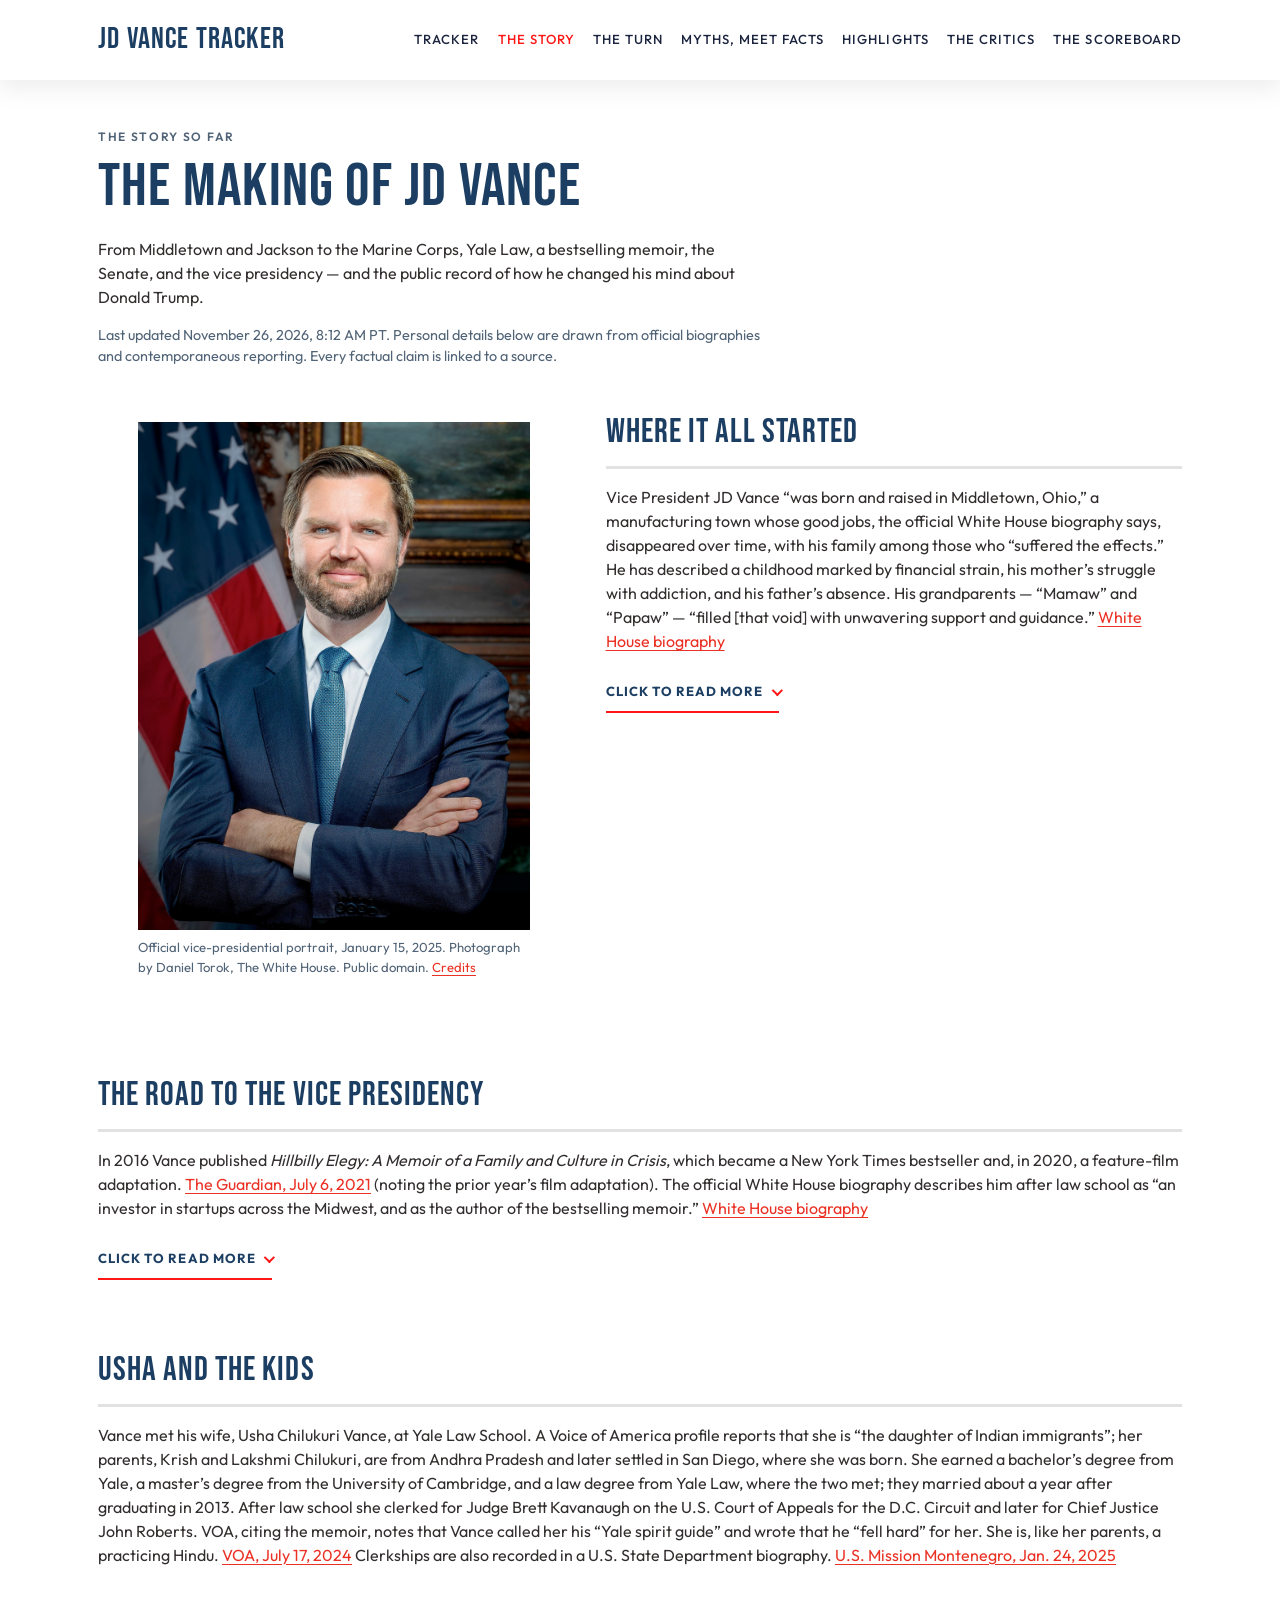
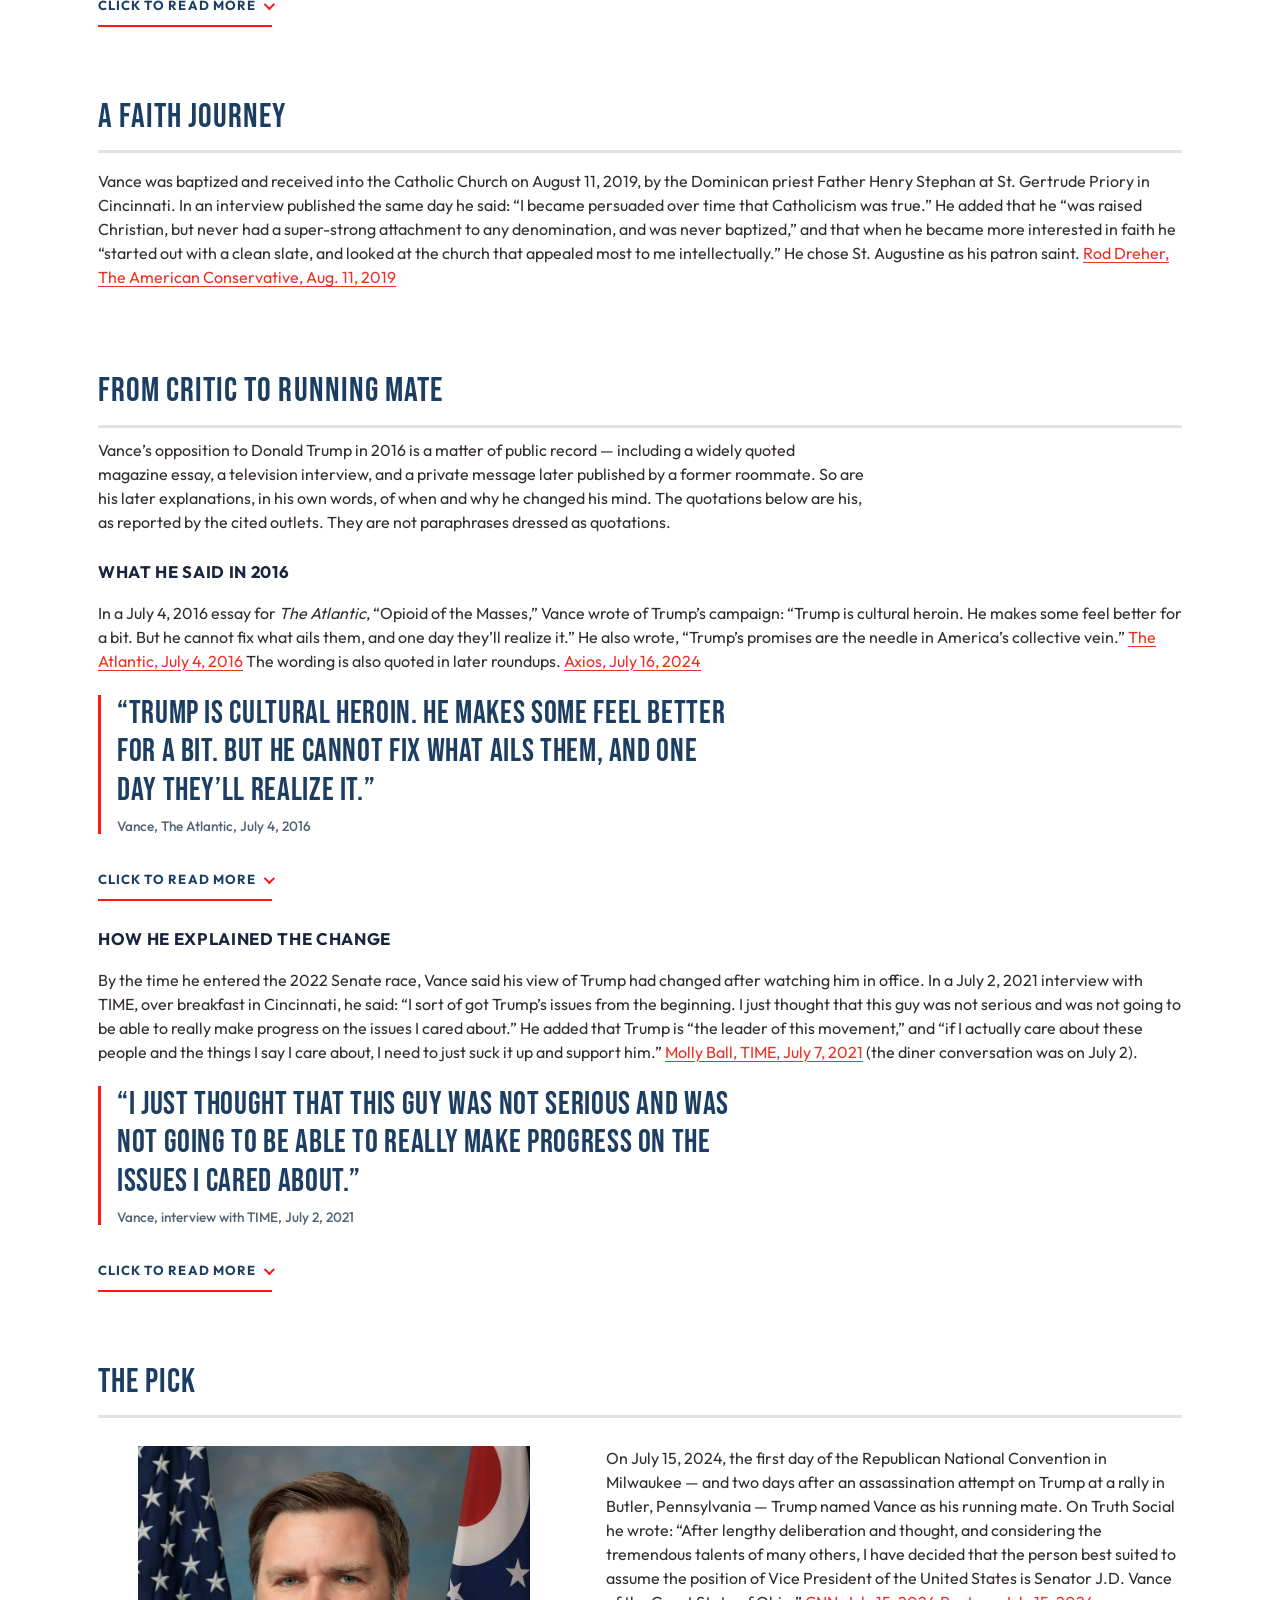
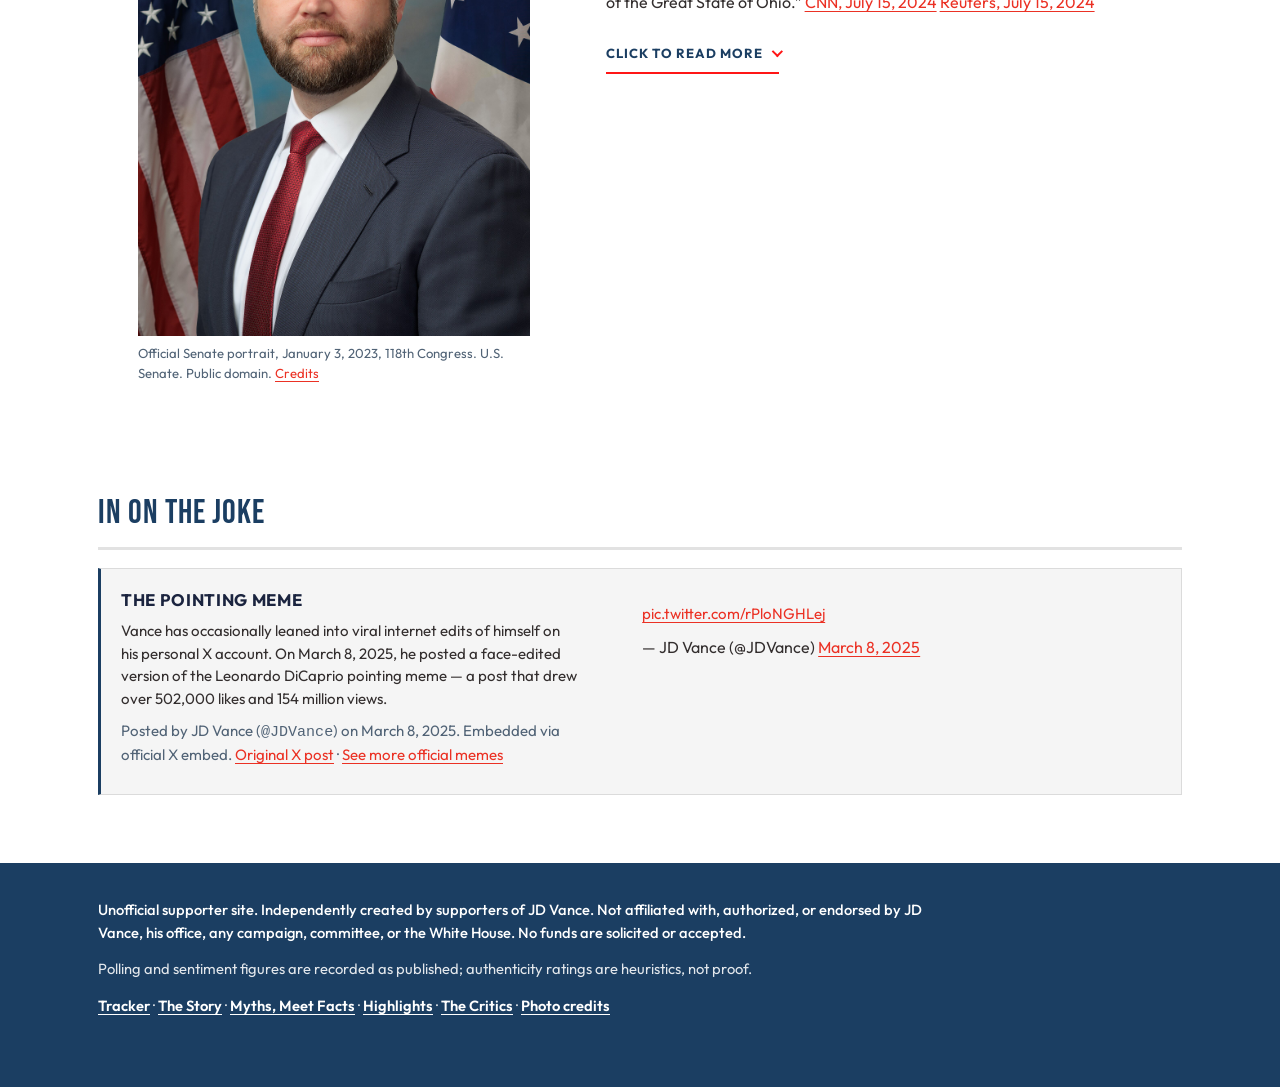
==== commit ca11b5f2: "Update JD Vance Tracker site" ====
--- a/bio.html
+++ b/bio.html
@@ -25,7 +25,7 @@
       <p class="kicker">The story so far</p>
       <h1>The Making of JD Vance</h1>
       <p>From Middletown and Jackson to the Marine Corps, Yale Law, a bestselling memoir, the Senate, and the vice presidency — and the public record of how he changed his mind about Donald Trump.</p>
-      <p class="fine">Last updated November 25, 2026, 8:15 AM PT. Personal details below are drawn from official biographies and contemporaneous reporting. Every factual claim is linked to a source.</p>
+      <p class="fine">Last updated November 26, 2026, 8:12 AM PT. Personal details below are drawn from official biographies and contemporaneous reporting. Every factual claim is linked to a source.</p>
     </header>
 
     <div class="split">
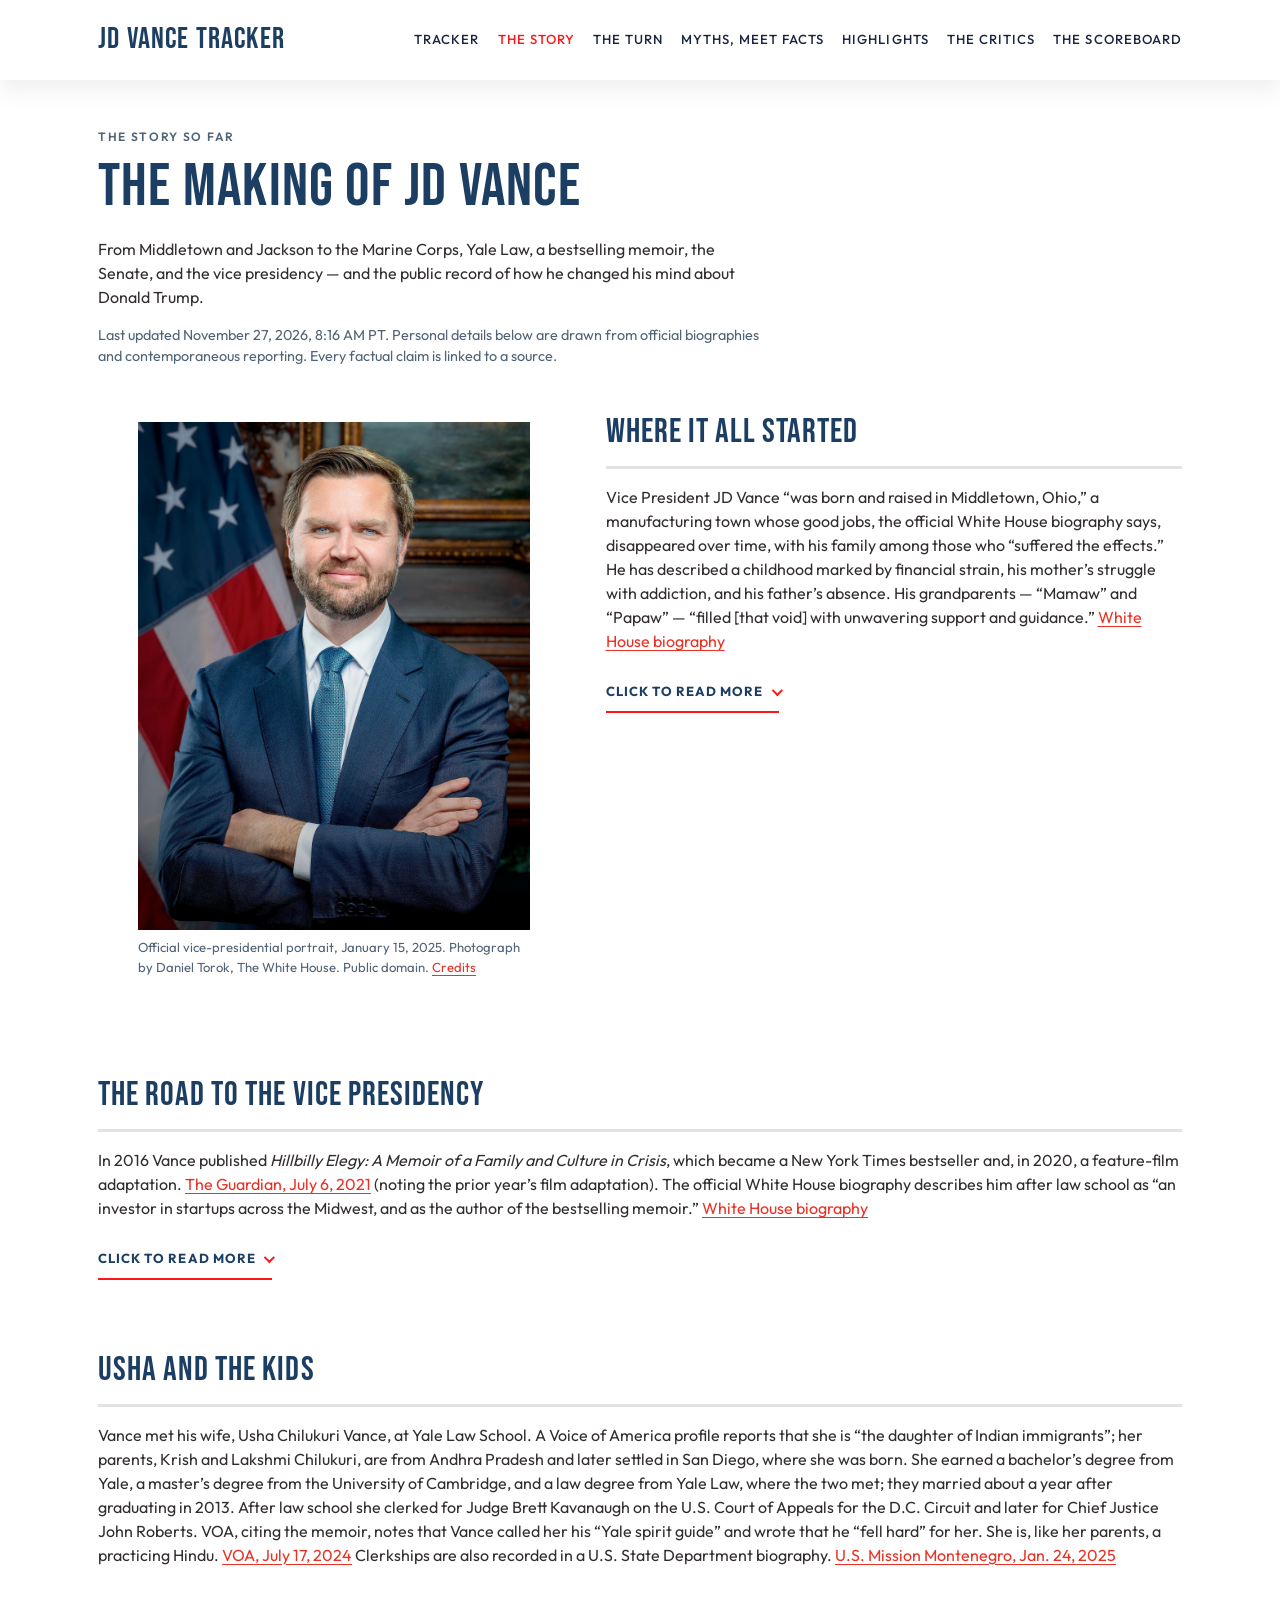
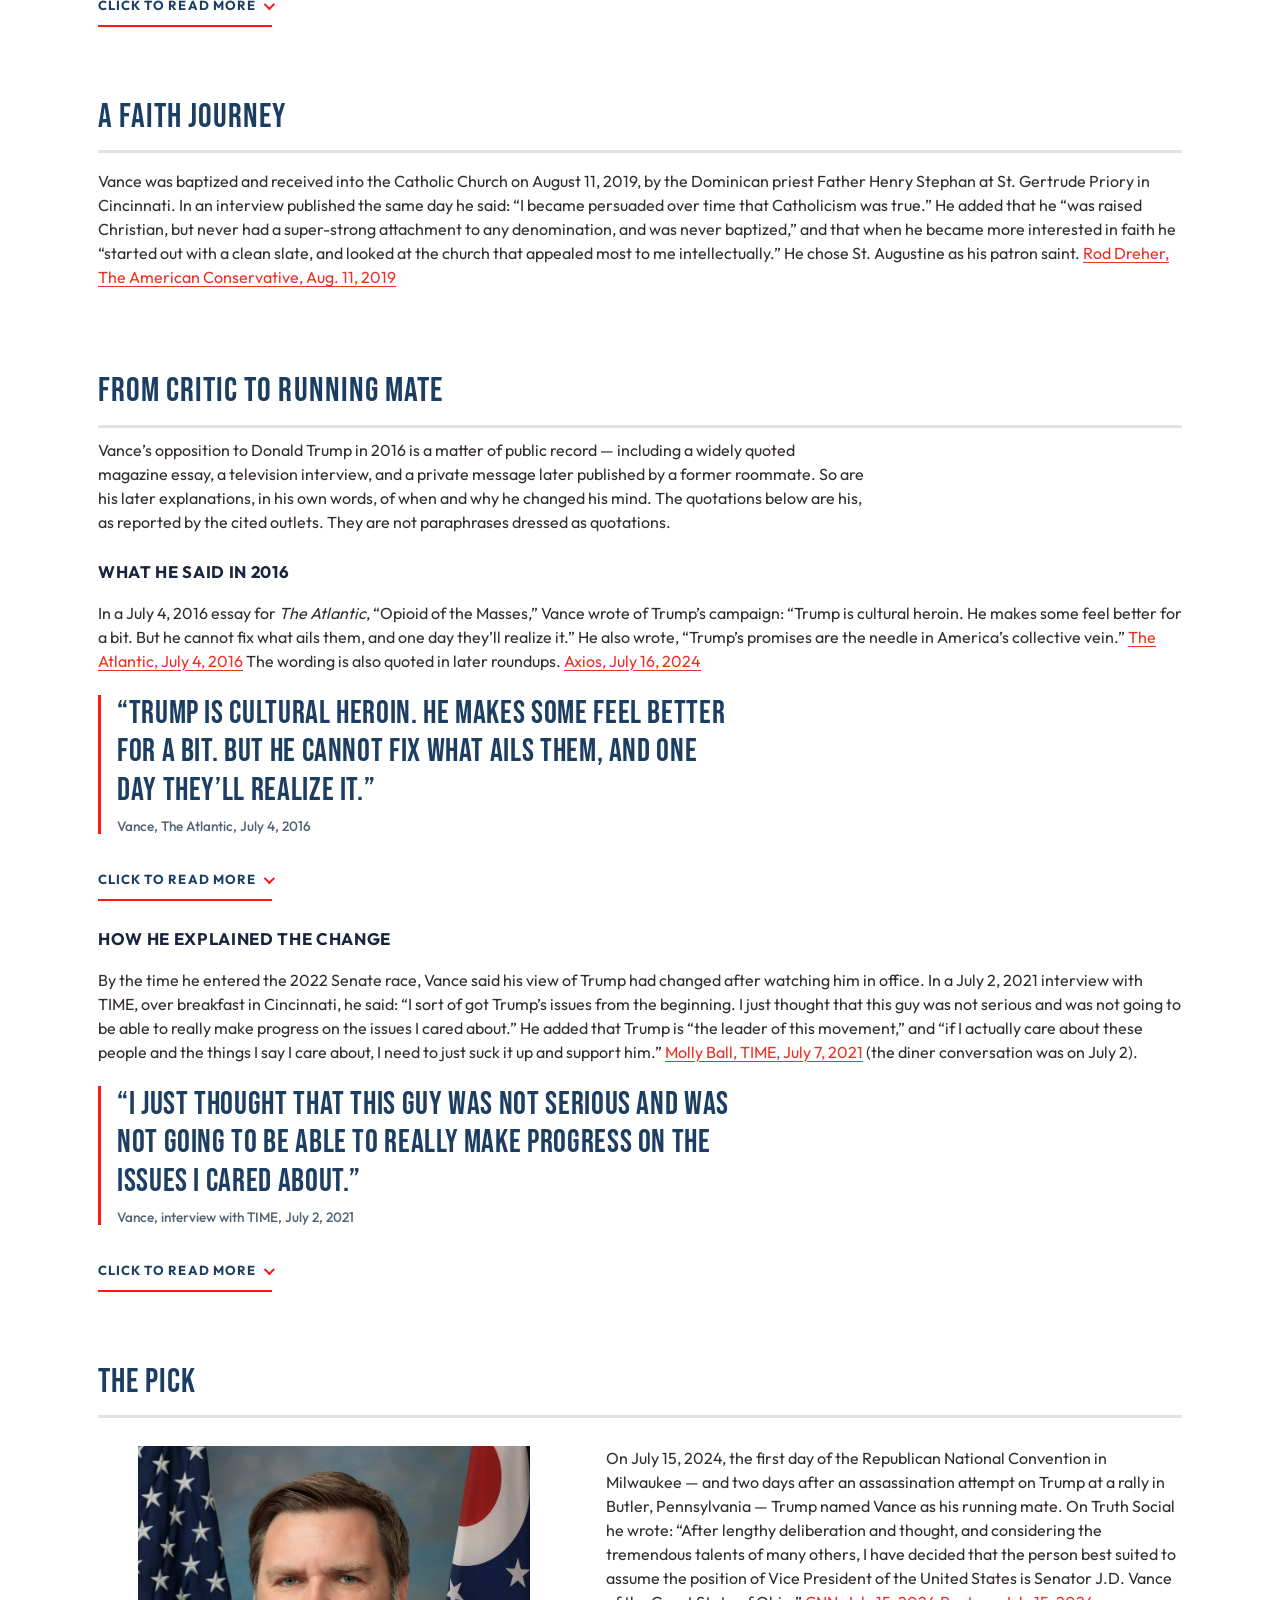
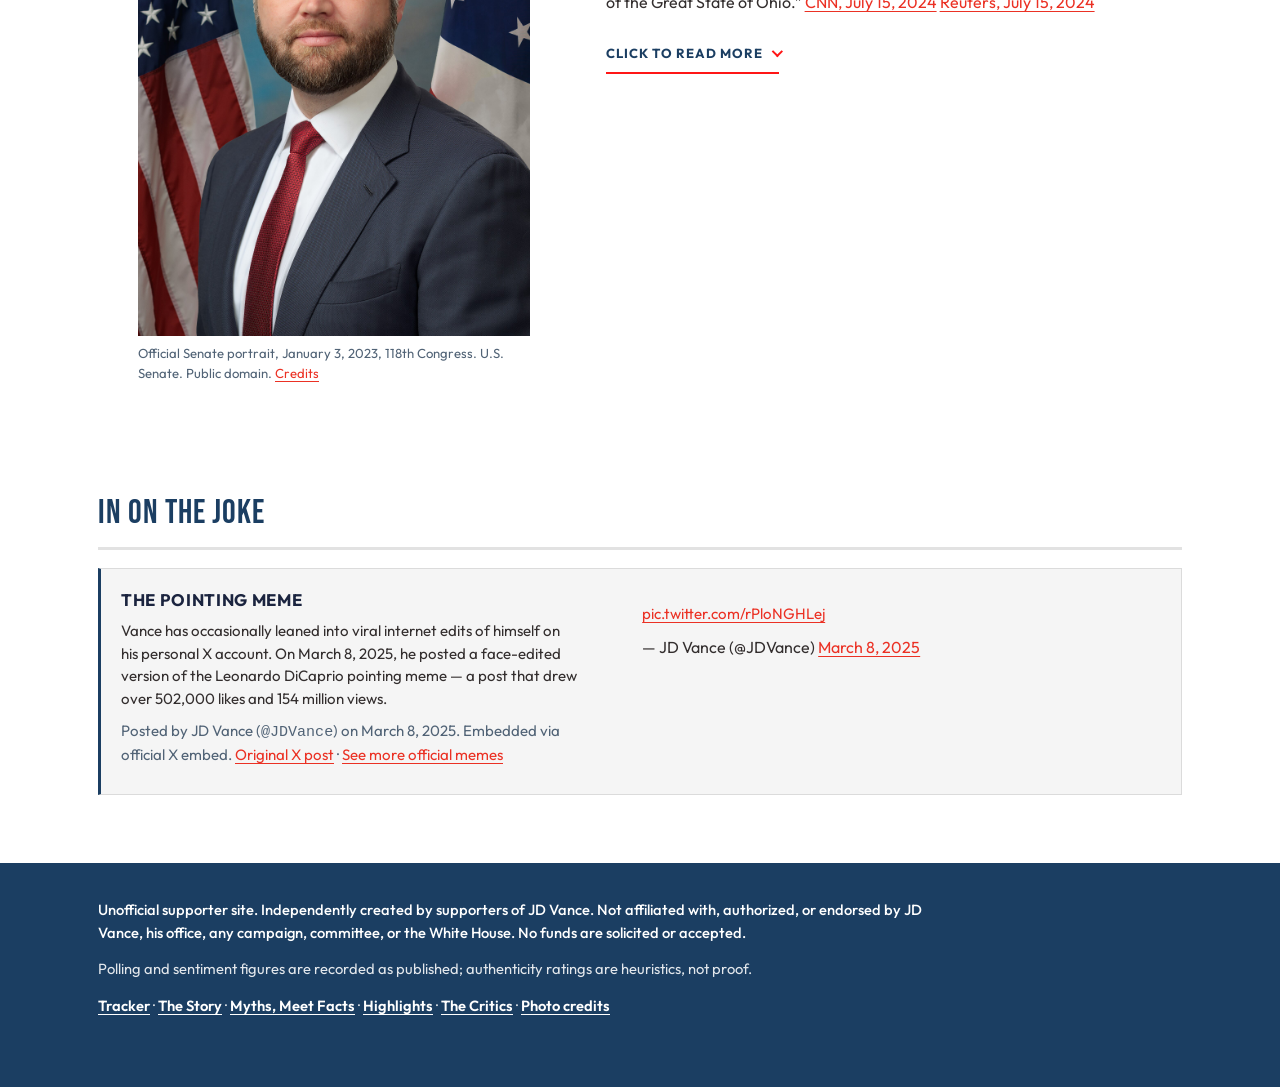
==== commit c2192dc9: "Update JD Vance Tracker site" ====
--- a/bio.html
+++ b/bio.html
@@ -25,7 +25,7 @@
       <p class="kicker">The story so far</p>
       <h1>The Making of JD Vance</h1>
       <p>From Middletown and Jackson to the Marine Corps, Yale Law, a bestselling memoir, the Senate, and the vice presidency — and the public record of how he changed his mind about Donald Trump.</p>
-      <p class="fine">Last updated November 26, 2026, 8:12 AM PT. Personal details below are drawn from official biographies and contemporaneous reporting. Every factual claim is linked to a source.</p>
+      <p class="fine">Last updated November 27, 2026, 8:16 AM PT. Personal details below are drawn from official biographies and contemporaneous reporting. Every factual claim is linked to a source.</p>
     </header>
 
     <div class="split">
